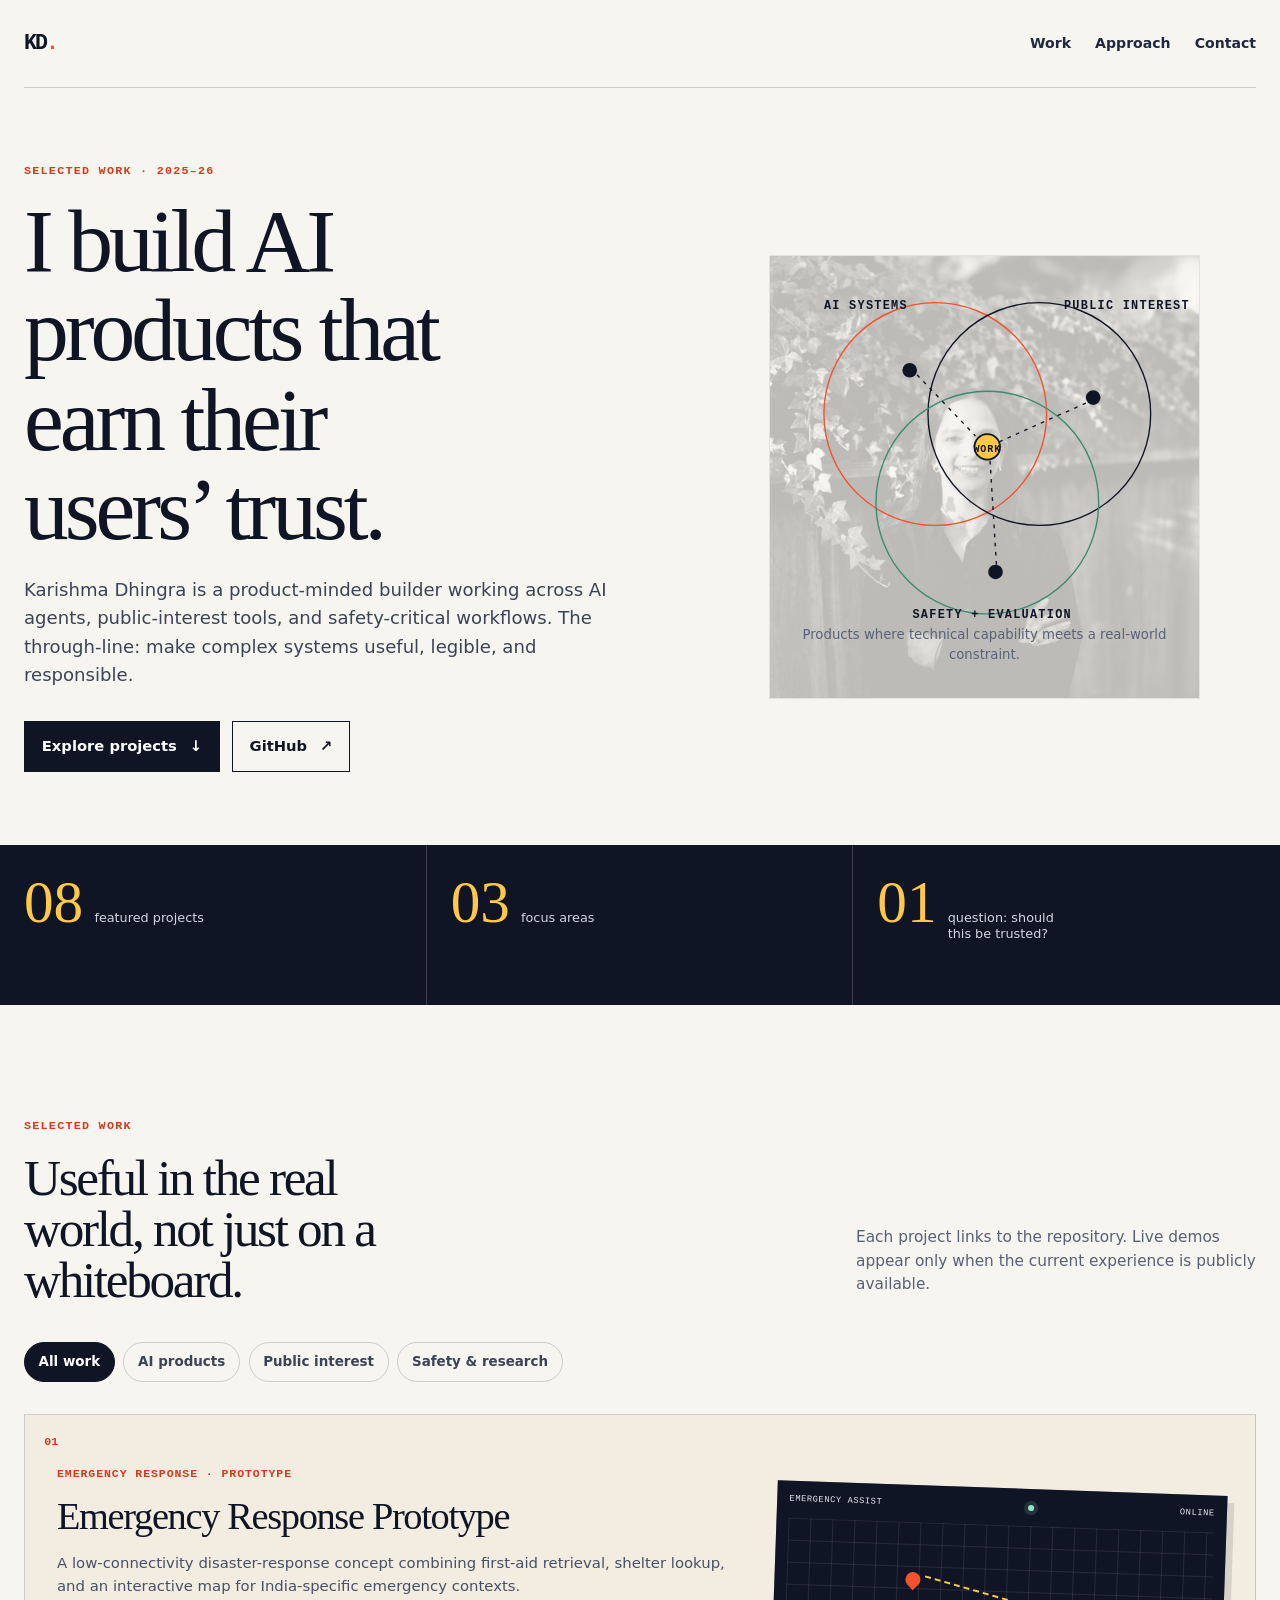
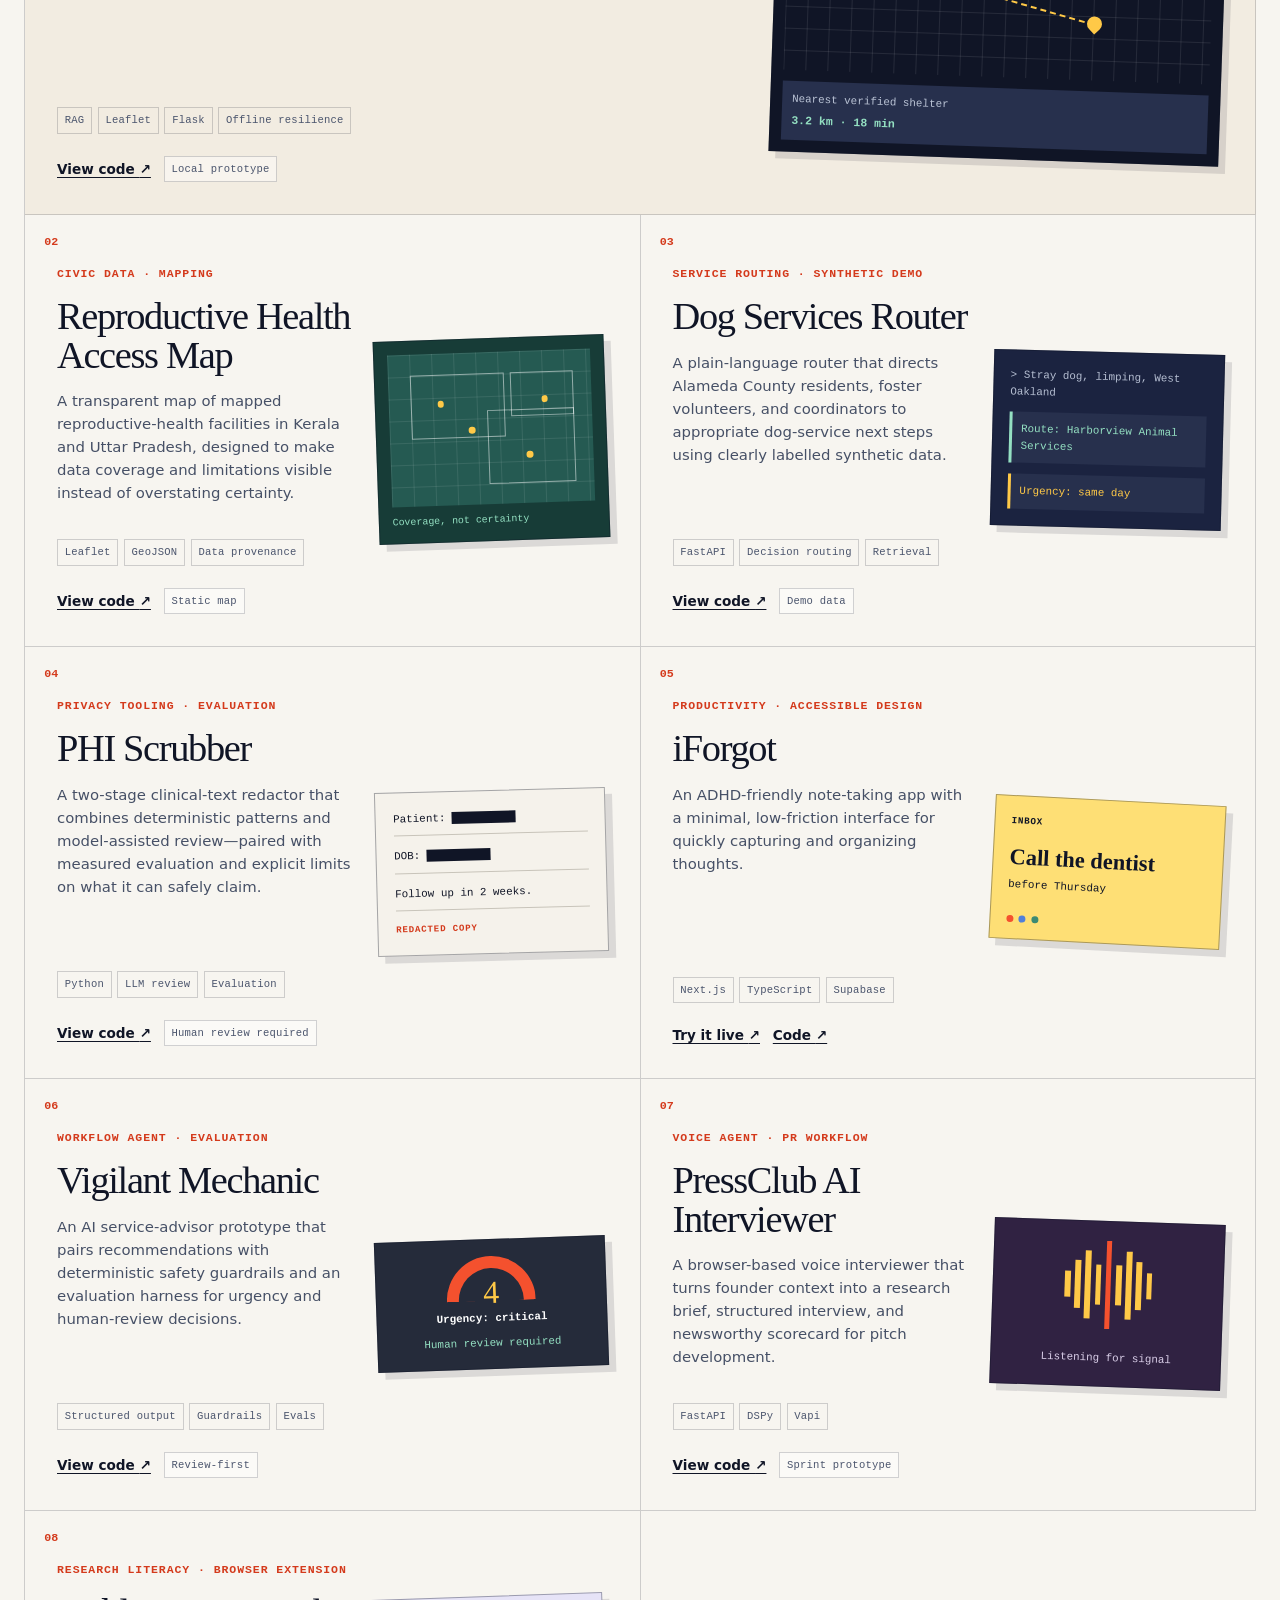
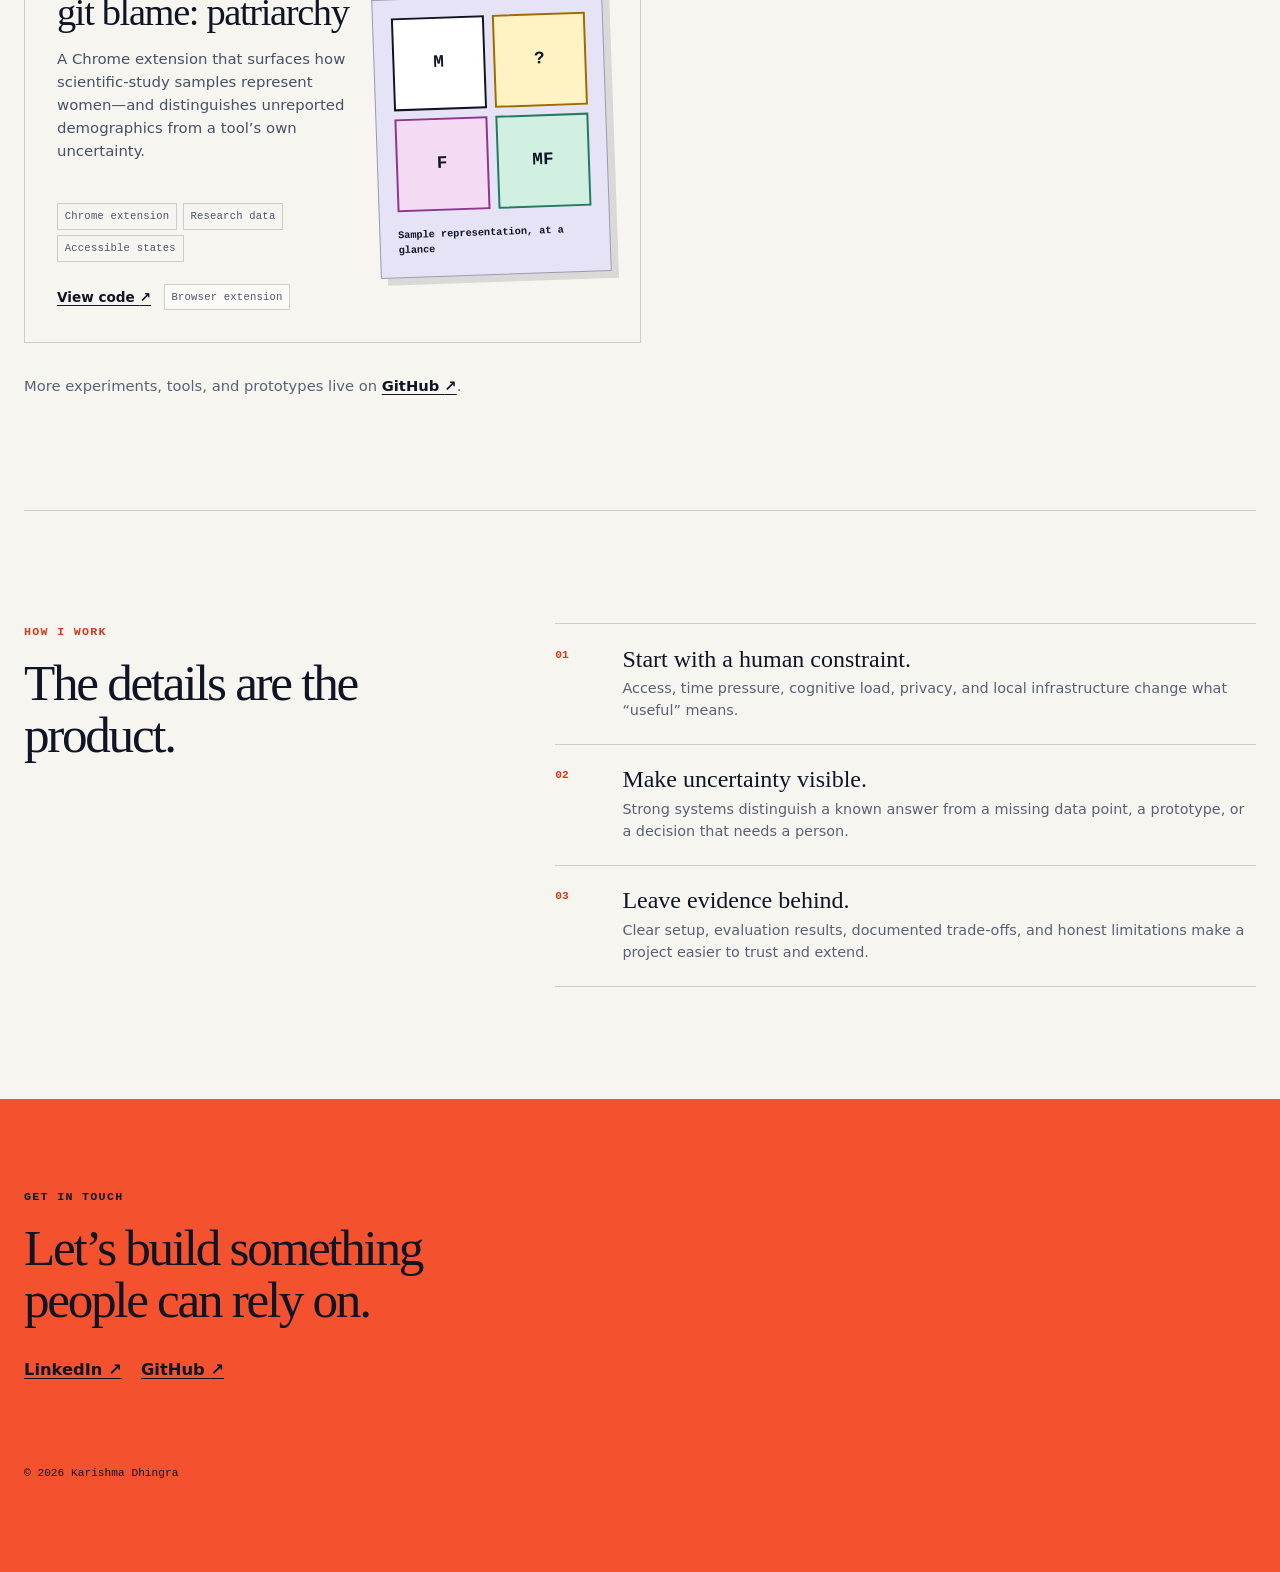
==== index.html @ 9421e97c "Rebuild public portfolio as project hub" ====
<!doctype html>
<html lang="en">
  <head>
    <meta charset="utf-8">
    <meta name="viewport" content="width=device-width, initial-scale=1">
    <meta name="description" content="Karishma Dhingra builds practical AI products, public-interest tools, and safety-oriented systems.">
    <title>Karishma Dhingra — Selected work</title>
    <link rel="icon" type="image/svg+xml" href="data:image/svg+xml,%3Csvg xmlns='http://www.w3.org/2000/svg' viewBox='0 0 64 64'%3E%3Crect width='64' height='64' rx='14' fill='%23f4512e'/%3E%3Cpath d='M17 13h11v15l12-15h14L37 33l18 18H40L28 38v13H17z' fill='%230b1020'/%3E%3C/svg%3E">
    <link rel="stylesheet" href="style.css">
    <link rel="stylesheet" href="portrait.css">
  </head>
  <body>
    <a class="skip-link" href="#work">Skip to selected work</a>
    <header class="site-header">
      <a class="wordmark" href="#top" aria-label="Karishma Dhingra home">KD<span>.</span></a>
      <nav aria-label="Primary navigation"><a href="#work">Work</a><a href="#approach">Approach</a><a href="#contact">Contact</a></nav>
    </header>
    <main id="top">
      <section class="hero" aria-labelledby="hero-title">
        <div class="hero-copy">
          <p class="eyebrow">Selected work · 2025–26</p>
          <h1 id="hero-title">I build AI products that earn their users’ trust.</h1>
          <p class="lede">Karishma Dhingra is a product-minded builder working across AI agents, public-interest tools, and safety-critical workflows. The through-line: make complex systems useful, legible, and responsible.</p>
          <div class="hero-actions"><a class="button button-primary" href="#work">Explore projects <span aria-hidden="true">↓</span></a><a class="button button-secondary" href="https://github.com/karishmadhingra30" target="_blank" rel="noreferrer">GitHub <span aria-hidden="true">↗</span></a></div>
        </div>
        <div class="hero-visual">
          <img class="portrait" src="assets/website_photos/MainHeadshot.jpg" alt="Portrait of Karishma Dhingra">
          <figure class="signal-map" aria-labelledby="signal-map-caption">
          <svg viewBox="0 0 560 400" role="img" aria-labelledby="signal-map-title signal-map-desc">
            <title id="signal-map-title">A map of Karishma's project areas</title><desc id="signal-map-desc">Three overlapping circles identify AI systems, public-interest technology, and evaluated safety.</desc>
            <circle class="orbit orbit-one" cx="226" cy="160" r="122"></circle><circle class="orbit orbit-two" cx="340" cy="160" r="122"></circle><circle class="orbit orbit-three" cx="283" cy="257" r="122"></circle>
            <circle class="node node-main" cx="283" cy="196" r="14"></circle><circle class="node" cx="198" cy="112" r="8"></circle><circle class="node" cx="399" cy="142" r="8"></circle><circle class="node" cx="292" cy="333" r="8"></circle><path class="connector" d="M206 117 270 184M391 148 297 190M293 325 286 211"></path>
            <text x="104" y="45">AI SYSTEMS</text><text x="367" y="45">PUBLIC INTEREST</text><text x="201" y="384">SAFETY + EVALUATION</text><text class="center-label" x="283" y="202" text-anchor="middle">WORK</text>
          </svg>
          <figcaption id="signal-map-caption">Products where technical capability meets a real-world constraint.</figcaption>
          </figure>
        </div>
      </section>
      <section class="proof" aria-label="Portfolio highlights"><div><strong>08</strong><span>featured projects</span></div><div><strong>03</strong><span>focus areas</span></div><div><strong>01</strong><span>question: should this be trusted?</span></div></section>
      <section class="work-section" id="work" aria-labelledby="work-title">
        <div class="section-heading"><div><p class="eyebrow">Selected work</p><h2 id="work-title">Useful in the real world, not just on a whiteboard.</h2></div><p>Each project links to the repository. Live demos appear only when the current experience is publicly available.</p></div>
        <div class="filters" role="group" aria-label="Filter projects by focus"><button class="filter is-active" type="button" data-filter="all" aria-pressed="true">All work</button><button class="filter" type="button" data-filter="ai" aria-pressed="false">AI products</button><button class="filter" type="button" data-filter="public" aria-pressed="false">Public interest</button><button class="filter" type="button" data-filter="safety" aria-pressed="false">Safety &amp; research</button></div>
        <div class="project-grid">
          <article class="project project-featured" data-categories="ai public safety"><div class="project-number">01</div><div class="project-content"><p class="project-type">Emergency response · prototype</p><h3>Emergency Response Prototype</h3><p>A low-connectivity disaster-response concept combining first-aid retrieval, shelter lookup, and an interactive map for India-specific emergency contexts.</p><ul class="tags" aria-label="Technologies and themes"><li>RAG</li><li>Leaflet</li><li>Flask</li><li>Offline resilience</li></ul><div class="project-links"><a href="https://github.com/karishmadhingra30/emergency" target="_blank" rel="noreferrer">View code <span aria-hidden="true">↗</span></a><span class="status">Local prototype</span></div></div><div class="artifact emergency-artifact" aria-hidden="true"><div class="artifact-topline"><span>EMERGENCY ASSIST</span><i></i><span>ONLINE</span></div><div class="map-grid"><span class="pin pin-a"></span><span class="pin pin-b"></span><span class="route"></span></div><div class="artifact-panel"><span>Nearest verified shelter</span><strong>3.2 km · 18 min</strong></div></div></article>
          <article class="project" data-categories="public safety"><div class="project-number">02</div><div class="project-content"><p class="project-type">Civic data · mapping</p><h3>Reproductive Health Access Map</h3><p>A transparent map of mapped reproductive-health facilities in Kerala and Uttar Pradesh, designed to make data coverage and limitations visible instead of overstating certainty.</p><ul class="tags" aria-label="Technologies and themes"><li>Leaflet</li><li>GeoJSON</li><li>Data provenance</li></ul><div class="project-links"><a href="https://github.com/karishmadhingra30/health_access_mapping_india" target="_blank" rel="noreferrer">View code <span aria-hidden="true">↗</span></a><span class="status">Static map</span></div></div><div class="artifact map-artifact" aria-hidden="true"><div class="map-grid"><span class="district district-a"></span><span class="district district-b"></span><span class="district district-c"></span><span class="map-dot dot-one"></span><span class="map-dot dot-two"></span><span class="map-dot dot-three"></span><span class="map-dot dot-four"></span></div><p>Coverage, not certainty</p></div></article>
          <article class="project" data-categories="ai public"><div class="project-number">03</div><div class="project-content"><p class="project-type">Service routing · synthetic demo</p><h3>Dog Services Router</h3><p>A plain-language router that directs Alameda County residents, foster volunteers, and coordinators to appropriate dog-service next steps using clearly labelled synthetic data.</p><ul class="tags" aria-label="Technologies and themes"><li>FastAPI</li><li>Decision routing</li><li>Retrieval</li></ul><div class="project-links"><a href="https://github.com/karishmadhingra30/dog-universe" target="_blank" rel="noreferrer">View code <span aria-hidden="true">↗</span></a><span class="status">Demo data</span></div></div><div class="artifact router-artifact" aria-hidden="true"><span class="prompt">&gt; Stray dog, limping, West Oakland</span><span class="reply">Route: Harborview Animal Services</span><span class="reply muted">Urgency: same day</span></div></article>
          <article class="project" data-categories="ai safety"><div class="project-number">04</div><div class="project-content"><p class="project-type">Privacy tooling · evaluation</p><h3>PHI Scrubber</h3><p>A two-stage clinical-text redactor that combines deterministic patterns and model-assisted review—paired with measured evaluation and explicit limits on what it can safely claim.</p><ul class="tags" aria-label="Technologies and themes"><li>Python</li><li>LLM review</li><li>Evaluation</li></ul><div class="project-links"><a href="https://github.com/karishmadhingra30/phi_scrubber" target="_blank" rel="noreferrer">View code <span aria-hidden="true">↗</span></a><span class="status">Human review required</span></div></div><div class="artifact redact-artifact" aria-hidden="true"><span>Patient: <b></b></span><span>DOB: <b></b></span><span>Follow up in 2 weeks.</span><em>REDACTED COPY</em></div></article>
          <article class="project" data-categories="ai"><div class="project-number">05</div><div class="project-content"><p class="project-type">Productivity · accessible design</p><h3>iForgot</h3><p>An ADHD-friendly note-taking app with a minimal, low-friction interface for quickly capturing and organizing thoughts.</p><ul class="tags" aria-label="Technologies and themes"><li>Next.js</li><li>TypeScript</li><li>Supabase</li></ul><div class="project-links"><a href="https://i-forgot-three.vercel.app" target="_blank" rel="noreferrer">Try it live <span aria-hidden="true">↗</span></a><a href="https://github.com/karishmadhingra30/iForgot" target="_blank" rel="noreferrer">Code <span aria-hidden="true">↗</span></a></div></div><div class="artifact notes-artifact" aria-hidden="true"><span class="note-label">INBOX</span><strong>Call the dentist</strong><p>before Thursday</p><div class="note-dots"><i></i><i></i><i></i></div></div></article>
          <article class="project" data-categories="ai safety"><div class="project-number">06</div><div class="project-content"><p class="project-type">Workflow agent · evaluation</p><h3>Vigilant Mechanic</h3><p>An AI service-advisor prototype that pairs recommendations with deterministic safety guardrails and an evaluation harness for urgency and human-review decisions.</p><ul class="tags" aria-label="Technologies and themes"><li>Structured output</li><li>Guardrails</li><li>Evals</li></ul><div class="project-links"><a href="https://github.com/karishmadhingra30/vigilant-mechanic" target="_blank" rel="noreferrer">View code <span aria-hidden="true">↗</span></a><span class="status">Review-first</span></div></div><div class="artifact mechanic-artifact" aria-hidden="true"><div class="gauge"><span>4</span></div><strong>Urgency: critical</strong><p>Human review required</p></div></article>
          <article class="project" data-categories="ai"><div class="project-number">07</div><div class="project-content"><p class="project-type">Voice agent · PR workflow</p><h3>PressClub AI Interviewer</h3><p>A browser-based voice interviewer that turns founder context into a research brief, structured interview, and newsworthy scorecard for pitch development.</p><ul class="tags" aria-label="Technologies and themes"><li>FastAPI</li><li>DSPy</li><li>Vapi</li></ul><div class="project-links"><a href="https://github.com/karishmadhingra30/voiceInterviewAgent-sprint" target="_blank" rel="noreferrer">View code <span aria-hidden="true">↗</span></a><span class="status">Sprint prototype</span></div></div><div class="artifact voice-artifact" aria-hidden="true"><div class="wave"><i></i><i></i><i></i><i></i><i></i><i></i><i></i><i></i><i></i></div><p>Listening for signal</p></div></article>
          <article class="project" data-categories="public safety"><div class="project-number">08</div><div class="project-content"><p class="project-type">Research literacy · browser extension</p><h3>git blame: patriarchy</h3><p>A Chrome extension that surfaces how scientific-study samples represent women—and distinguishes unreported demographics from a tool’s own uncertainty.</p><ul class="tags" aria-label="Technologies and themes"><li>Chrome extension</li><li>Research data</li><li>Accessible states</li></ul><div class="project-links"><a href="https://github.com/karishmadhingra30/git_blame_gender_data_gap" target="_blank" rel="noreferrer">View code <span aria-hidden="true">↗</span></a><span class="status">Browser extension</span></div></div><div class="artifact badge-artifact" aria-hidden="true"><div><b>M</b><b>?</b><b>F</b><b>MF</b></div><p>Sample representation, at a glance</p></div></article>
        </div>
        <p class="all-projects">More experiments, tools, and prototypes live on <a href="https://github.com/karishmadhingra30?tab=repositories" target="_blank" rel="noreferrer">GitHub <span aria-hidden="true">↗</span></a>.</p>
      </section>
      <section class="approach" id="approach" aria-labelledby="approach-title"><div class="approach-title"><p class="eyebrow">How I work</p><h2 id="approach-title">The details are the product.</h2></div><div class="principles"><article><span>01</span><h3>Start with a human constraint.</h3><p>Access, time pressure, cognitive load, privacy, and local infrastructure change what “useful” means.</p></article><article><span>02</span><h3>Make uncertainty visible.</h3><p>Strong systems distinguish a known answer from a missing data point, a prototype, or a decision that needs a person.</p></article><article><span>03</span><h3>Leave evidence behind.</h3><p>Clear setup, evaluation results, documented trade-offs, and honest limitations make a project easier to trust and extend.</p></article></div></section>
    </main>
    <footer id="contact"><p class="eyebrow">Get in touch</p><h2>Let’s build something people can rely on.</h2><div class="footer-links"><a href="https://www.linkedin.com/in/karishma-dhingra-30/" target="_blank" rel="noreferrer">LinkedIn <span aria-hidden="true">↗</span></a><a href="https://github.com/karishmadhingra30" target="_blank" rel="noreferrer">GitHub <span aria-hidden="true">↗</span></a></div><p class="copyright">© <span id="year"></span> Karishma Dhingra</p></footer>
    <script src="script.js"></script>
  </body>
</html>
---- style.css ----
:root{--ink:#101526;--ink-soft:#202840;--paper:#f7f5f0;--paper-deep:#ebe8e0;--accent:#f4512e;--accent-dark:#d43a1c;--gold:#ffc947;--mint:#94e0c2;--line:rgba(16,21,38,.18);--font-display:Georgia,"Times New Roman",serif;--font-body:Inter,ui-sans-serif,system-ui,-apple-system,BlinkMacSystemFont,"Segoe UI",sans-serif;--font-mono:"SFMono-Regular",Consolas,"Liberation Mono",monospace}*{box-sizing:border-box}html{scroll-behavior:smooth}body{margin:0;background:var(--paper);color:var(--ink);font-family:var(--font-body);line-height:1.55}a{color:inherit;text-underline-offset:.2em;text-decoration-thickness:1px}a:hover{color:var(--accent-dark)}button{font:inherit}.skip-link{position:fixed;z-index:30;top:-4rem;left:1rem;padding:.7rem 1rem;background:var(--gold);color:var(--ink);font-weight:700}.skip-link:focus{top:1rem}.site-header{width:min(1240px,calc(100% - 3rem));margin:0 auto;min-height:5.5rem;display:flex;align-items:center;justify-content:space-between;border-bottom:1px solid var(--line)}.wordmark{font-family:var(--font-mono);font-size:1.35rem;font-weight:800;letter-spacing:-.09em;text-decoration:none}.wordmark span{color:var(--accent)}nav{display:flex;gap:1.5rem}nav a{color:var(--ink-soft);font-size:.88rem;font-weight:700;text-decoration:none}.hero{width:min(1240px,calc(100% - 3rem));margin:0 auto;min-height:39rem;display:grid;grid-template-columns:minmax(0,1.07fr) minmax(20rem,.93fr);gap:4rem;align-items:center}.hero-copy{padding:4.6rem 0}.eyebrow{margin:0 0 1rem;color:var(--accent-dark);font-family:var(--font-mono);font-size:.73rem;font-weight:700;letter-spacing:.11em;text-transform:uppercase}h1,h2,h3,p{margin-top:0}h1,h2,h3{line-height:1}h1,h2{font-family:var(--font-display);font-weight:500;letter-spacing:-.045em}h1{max-width:11ch;margin-bottom:1.4rem;font-size:clamp(3.4rem,7vw,6.65rem)}.lede{max-width:43rem;margin-bottom:2rem;color:#3b4357;font-size:1.13rem}.hero-actions{display:flex;flex-wrap:wrap;gap:.75rem}.button{display:inline-flex;gap:.8rem;align-items:center;padding:.83rem 1.05rem;border:1px solid var(--ink);font-size:.92rem;font-weight:750;text-decoration:none;transition:transform .15s ease,background .15s ease}.button:hover{color:var(--ink);transform:translateY(-2px)}.button-primary{background:var(--ink);color:white}.button-primary:hover{background:var(--accent);border-color:var(--accent);color:white}.button-secondary{background:transparent}.button-secondary:hover{background:var(--paper-deep)}.signal-map{width:100%;margin:0;padding:1rem}.signal-map svg{width:100%;overflow:visible}.signal-map figcaption{max-width:26rem;margin:-1rem auto 0;color:#596176;font-size:.83rem;text-align:center}.orbit{fill:none;stroke-width:1.5}.orbit-one{stroke:var(--accent)}.orbit-two{stroke:var(--ink)}.orbit-three{stroke:#3c8a73}.node{fill:var(--ink)}.node-main{fill:var(--gold);stroke:var(--ink);stroke-width:2}.connector{fill:none;stroke:var(--ink);stroke-width:1.5;stroke-dasharray:4 6}.signal-map text{fill:var(--ink);font-family:var(--font-mono);font-size:13px;font-weight:700;letter-spacing:1.4px}.signal-map .center-label{font-size:11px;letter-spacing:1px}.proof{display:grid;grid-template-columns:repeat(3,1fr);background:var(--ink);color:white}.proof div{min-height:10rem;padding:1.7rem max(1.5rem,calc((100vw - 1240px)/2));display:flex;align-items:baseline;gap:.7rem;border-right:1px solid rgba(255,255,255,.19)}.proof div:last-child{border-right:0}.proof strong{color:var(--gold);font-family:var(--font-display);font-size:3.7rem;font-weight:500;line-height:1}.proof span{max-width:8rem;color:#d1d6e0;font-size:.8rem;line-height:1.3}.work-section,.approach{width:min(1240px,calc(100% - 3rem));margin:0 auto;padding:7rem 0}.section-heading{display:grid;grid-template-columns:1fr minmax(15rem,25rem);gap:3rem;align-items:end;margin-bottom:2.3rem}.section-heading h2,.approach h2,footer h2{max-width:16ch;margin-bottom:0;font-size:clamp(2.5rem,4vw,4.3rem)}.section-heading>p{margin-bottom:.5rem;color:#586074;font-size:.96rem}.filters{display:flex;flex-wrap:wrap;gap:.55rem;margin-bottom:2rem}.filter{padding:.55rem .85rem;border:1px solid var(--line);border-radius:999px;background:transparent;color:#3b4357;cursor:pointer;font-size:.84rem;font-weight:700}.filter:hover,.filter:focus-visible{border-color:var(--ink)}.filter.is-active{border-color:var(--ink);background:var(--ink);color:white}.project-grid{display:grid;grid-template-columns:repeat(2,minmax(0,1fr));border-top:1px solid var(--line);border-left:1px solid var(--line)}.project{position:relative;min-height:27rem;display:grid;grid-template-columns:minmax(0,1fr) 42%;gap:1.5rem;padding:3.1rem 2rem 2rem;border-right:1px solid var(--line);border-bottom:1px solid var(--line);background:var(--paper);transition:background .2s ease,transform .2s ease}.project:hover{z-index:1;background:white;transform:translate(-3px,-3px);box-shadow:5px 5px 0 var(--ink)}.project.is-hidden{display:none}.project-featured{grid-column:span 2;min-height:25rem;grid-template-columns:minmax(0,1fr) minmax(16rem,.65fr);background:#f2ece1}.project-number{position:absolute;top:1.1rem;left:1.2rem;color:var(--accent-dark);font-family:var(--font-mono);font-size:.73rem;font-weight:800}.project-content{display:flex;flex-direction:column;align-items:flex-start}.project-type{margin-bottom:.9rem;color:var(--accent-dark);font-family:var(--font-mono);font-size:.72rem;font-weight:700;letter-spacing:.08em;text-transform:uppercase}.project h3{margin-bottom:1rem;font-family:var(--font-display);font-size:clamp(1.75rem,3vw,2.5rem);font-weight:500;letter-spacing:-.035em}.project-content>p:not(.project-type){color:#465066;font-size:.93rem}.tags{display:flex;flex-wrap:wrap;gap:.35rem;margin:auto 0 1.4rem;padding:0;list-style:none}.tags li,.status{border:1px solid var(--line);padding:.25rem .42rem;color:#4b556d;font-family:var(--font-mono);font-size:.66rem;letter-spacing:.02em}.project-links{display:flex;flex-wrap:wrap;gap:.8rem;align-items:center}.project-links a{color:var(--ink);font-size:.85rem;font-weight:800}.status{background:rgba(255,255,255,.42)}.artifact{align-self:center;overflow:hidden;border:1px solid rgba(16,21,38,.35);background:var(--ink);color:white;font-family:var(--font-mono);font-size:.68rem;box-shadow:7px 7px 0 rgba(16,21,38,.12)}.emergency-artifact{padding:.7rem;transform:rotate(2deg)}.artifact-topline{display:flex;justify-content:space-between;align-items:center;color:#e3e6ed;font-size:.55rem;letter-spacing:.06em}.artifact-topline i{width:.42rem;height:.42rem;border-radius:50%;background:var(--mint);box-shadow:0 0 0 4px rgba(148,224,194,.14)}.map-grid{position:relative;min-height:9.5rem;margin:.7rem 0;background-image:linear-gradient(rgba(255,255,255,.09) 1px,transparent 1px),linear-gradient(90deg,rgba(255,255,255,.09) 1px,transparent 1px);background-size:22px 22px}.pin{position:absolute;width:.95rem;height:.95rem;border-radius:50% 50% 50% 0;background:var(--accent);transform:rotate(-45deg)}.pin-a{top:33%;left:28%}.pin-b{top:58%;left:71%;background:var(--gold)}.route{position:absolute;top:48%;left:32%;width:39%;border-top:2px dashed var(--gold);transform:rotate(14deg)}.artifact-panel{display:grid;gap:.3rem;padding:.6rem;background:#27304d}.artifact-panel span{color:#bbc4d6}.artifact-panel strong{color:var(--mint);font-size:.72rem}.map-artifact{padding:.8rem;background:#173c37;transform:rotate(-2deg)}.map-artifact .map-grid{margin:0;background-color:#255a52}.map-artifact p{margin:.5rem 0 0;color:var(--mint);font-size:.62rem}.district{position:absolute;border:1px solid rgba(255,255,255,.5)}.district-a{inset:14% 43% 44% 11%}.district-b{inset:38% 9% 13% 48%}.district-c{inset:14% 9% 57% 60%}.map-dot{position:absolute;width:.42rem;height:.42rem;border-radius:50%;background:var(--gold)}.dot-one{top:31%;left:24%}.dot-two{top:49%;left:39%}.dot-three{top:66%;left:67%}.dot-four{top:30%;left:75%}.router-artifact{display:grid;gap:.7rem;padding:1rem;background:#1b2340;transform:rotate(1.5deg)}.router-artifact .prompt{color:#b6bfd2}.router-artifact .reply{padding:.55rem;border-left:3px solid var(--mint);background:#27304d;color:var(--mint)}.router-artifact .muted{color:var(--gold);border-color:var(--gold)}.redact-artifact{display:grid;gap:.75rem;padding:1.1rem;background:#f5f2eb;color:var(--ink);transform:rotate(-1.5deg)}.redact-artifact span{padding-bottom:.48rem;border-bottom:1px solid #c8c4ba}.redact-artifact b{display:inline-block;width:4rem;height:.76rem;background:var(--ink);vertical-align:middle}.redact-artifact em{align-self:end;color:var(--accent-dark);font-size:.57rem;font-style:normal;font-weight:800;letter-spacing:.09em}.notes-artifact{padding:1rem;background:#fedf75;color:var(--ink);transform:rotate(3deg)}.note-label{font-size:.58rem;font-weight:800;letter-spacing:.08em}.notes-artifact strong{display:block;margin-top:1rem;font-family:var(--font-display);font-size:1.4rem;line-height:1.1}.notes-artifact p{margin:.4rem 0 1.4rem}.note-dots{display:flex;gap:.32rem}.note-dots i{width:.45rem;height:.45rem;border-radius:50%;background:var(--accent)}.note-dots i:nth-child(2){background:#507fd9}.note-dots i:nth-child(3){background:#3c8a73}.mechanic-artifact{display:grid;place-items:center;gap:.55rem;padding:1rem;background:#252b3a;text-align:center;transform:rotate(-2deg)}.gauge{width:5.6rem;height:2.8rem;display:grid;place-items:end center;border:.8rem solid var(--accent);border-bottom:0;border-radius:6rem 6rem 0 0}.gauge span{margin-bottom:-.2rem;color:var(--gold);font-family:var(--font-display);font-size:2rem}.mechanic-artifact strong{color:white}.mechanic-artifact p{margin:0;color:var(--mint)}.voice-artifact{display:grid;gap:1.3rem;place-items:center;padding:1.2rem;background:#302242;transform:rotate(2deg)}.wave{height:5.5rem;display:flex;align-items:center;gap:.28rem}.wave i{display:block;width:.36rem;height:30%;background:var(--gold)}.wave i:nth-child(2),.wave i:nth-child(8){height:55%}.wave i:nth-child(3),.wave i:nth-child(7){height:77%}.wave i:nth-child(4),.wave i:nth-child(6){height:45%}.wave i:nth-child(5){height:100%;background:var(--accent)}.voice-artifact p{margin:0;color:#dacfe9}.badge-artifact{display:grid;gap:1rem;padding:1.1rem;background:#e6e3f7;color:var(--ink);transform:rotate(-2deg)}.badge-artifact div{display:grid;grid-template-columns:repeat(2,1fr);gap:.5rem}.badge-artifact b{display:grid;place-items:center;aspect-ratio:1;border:2px solid var(--ink);background:white;font-size:1.1rem}.badge-artifact b:nth-child(2){border-color:#9e6b00;background:#fff3c4}.badge-artifact b:nth-child(3){border-color:#8e388c;background:#f5daf4}.badge-artifact b:nth-child(4){border-color:#267a61;background:#d2f0e2}.badge-artifact p{margin:0;font-size:.64rem;font-weight:700}.all-projects{margin:2rem 0 0;color:#596176;font-size:.92rem}.all-projects a{color:var(--ink);font-weight:800}.approach{display:grid;grid-template-columns:minmax(15rem,.8fr) minmax(0,1.2fr);gap:4rem;border-top:1px solid var(--line)}.principles{display:grid;gap:0}.principles article{display:grid;grid-template-columns:3.2rem 1fr;column-gap:1rem;padding:1.4rem 0;border-top:1px solid var(--line)}.principles article:last-child{border-bottom:1px solid var(--line)}.principles span{grid-row:span 2;color:var(--accent-dark);font-family:var(--font-mono);font-size:.7rem;font-weight:800}.principles h3{margin-bottom:.4rem;font-family:var(--font-display);font-size:1.5rem;font-weight:500}.principles p{margin-bottom:0;color:#596176;font-size:.9rem}footer{padding:5.6rem max(1.5rem,calc((100% - 1240px)/2));background:var(--accent);color:var(--ink)}footer .eyebrow{color:var(--ink)}footer h2{margin-bottom:2rem}.footer-links{display:flex;flex-wrap:wrap;gap:1.2rem}.footer-links a{font-size:1.02rem;font-weight:800}.copyright{margin:5.2rem 0 0;font-family:var(--font-mono);font-size:.7rem}@media (max-width:860px){.hero{grid-template-columns:1fr;gap:0}.hero-copy{padding-bottom:1rem}.signal-map{max-width:35rem;margin:0 auto 3rem}.proof div{padding:1.5rem}.proof strong{font-size:3rem}.section-heading,.approach{grid-template-columns:1fr;gap:2rem}.project{min-height:26rem;padding:3rem 1.4rem 1.4rem}.project-featured{grid-column:auto}.project-grid{grid-template-columns:1fr}.approach{padding-bottom:5rem}}@media (max-width:560px){.site-header,.hero,.work-section,.approach{width:min(100% - 2rem,1240px)}.site-header{min-height:4.5rem}.site-header nav{gap:.8rem}.site-header nav a{font-size:.78rem}h1{font-size:clamp(3rem,15vw,4.5rem)}.lede{font-size:1rem}.proof{grid-template-columns:1fr}.proof div{min-height:5.5rem;border-right:0;border-bottom:1px solid rgba(255,255,255,.19)}.proof div:last-child{border-bottom:0}.proof strong{width:3.7rem}.work-section{padding:4.8rem 0}.section-heading h2,.approach h2,footer h2{font-size:2.7rem}.project{grid-template-columns:1fr;gap:1rem;min-height:auto}.artifact{min-height:11.5rem;width:min(100%,17rem);justify-self:end}.project-featured .artifact{width:min(100%,20rem)}.tags{margin-top:1rem}.approach{padding-top:4.8rem}.principles article{grid-template-columns:2.5rem 1fr}}@media (prefers-reduced-motion:reduce){html{scroll-behavior:auto}.button,.project{transition:none}}
---- portrait.css ----
.hero-visual {
  position: relative;
  min-height: 29rem;
  display: grid;
  place-items: center;
  isolation: isolate;
}

.hero-visual .portrait {
  position: absolute;
  z-index: 0;
  inset: 1.25rem 3.5rem 0;
  width: calc(100% - 7rem);
  height: calc(100% - 1.25rem);
  object-fit: cover;
  object-position: 50% 47%;
  filter: contrast(1.05) grayscale(1);
  opacity: .23;
  border: 1px solid rgba(16, 21, 38, .35);
}

.hero-visual .signal-map {
  position: relative;
  z-index: 1;
}

@media (max-width: 860px) {
  .hero-visual { min-height: 23rem; }
  .hero-visual .portrait { inset: 1rem 15% 0; width: 70%; height: calc(100% - 1rem); }
}

@media (max-width: 560px) {
  .hero-visual { min-height: 19rem; }
  .hero-visual .portrait { inset: .5rem 21% 0; width: 58%; height: calc(100% - .5rem); opacity: .16; }
}
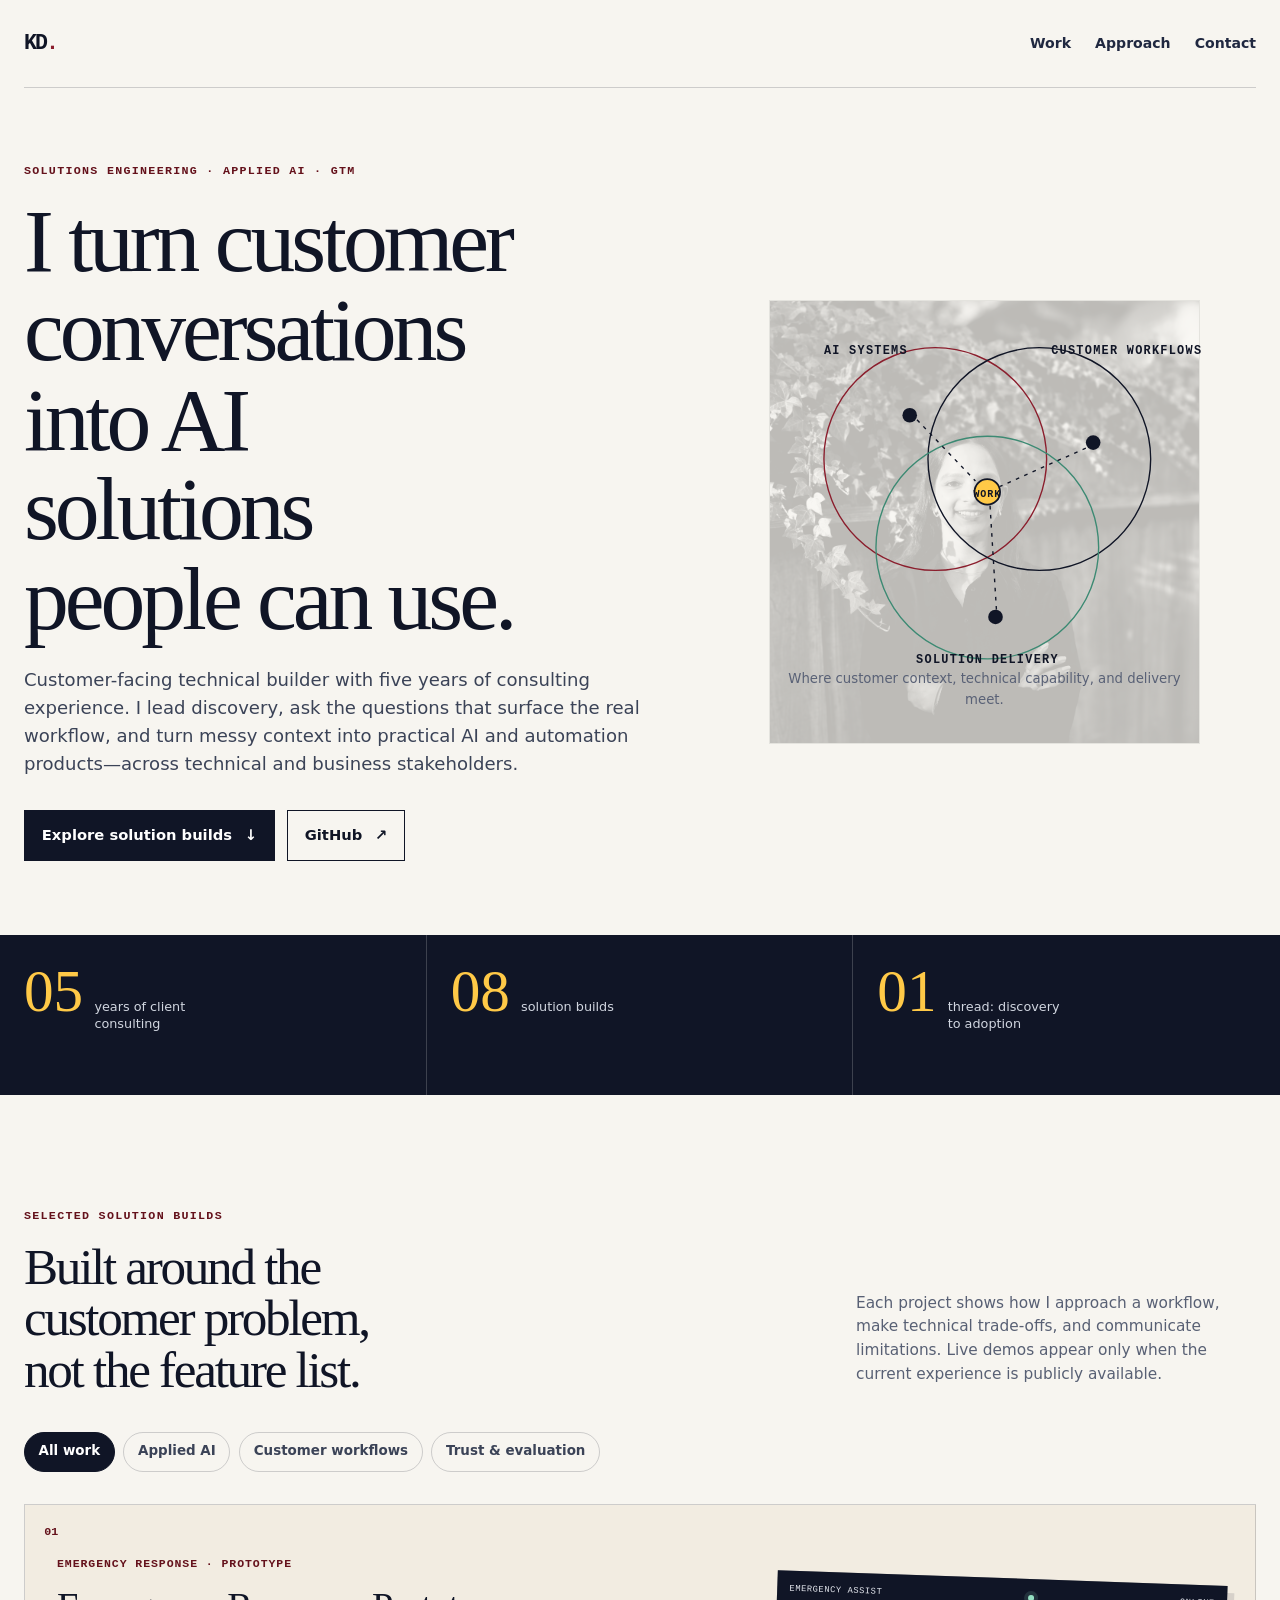
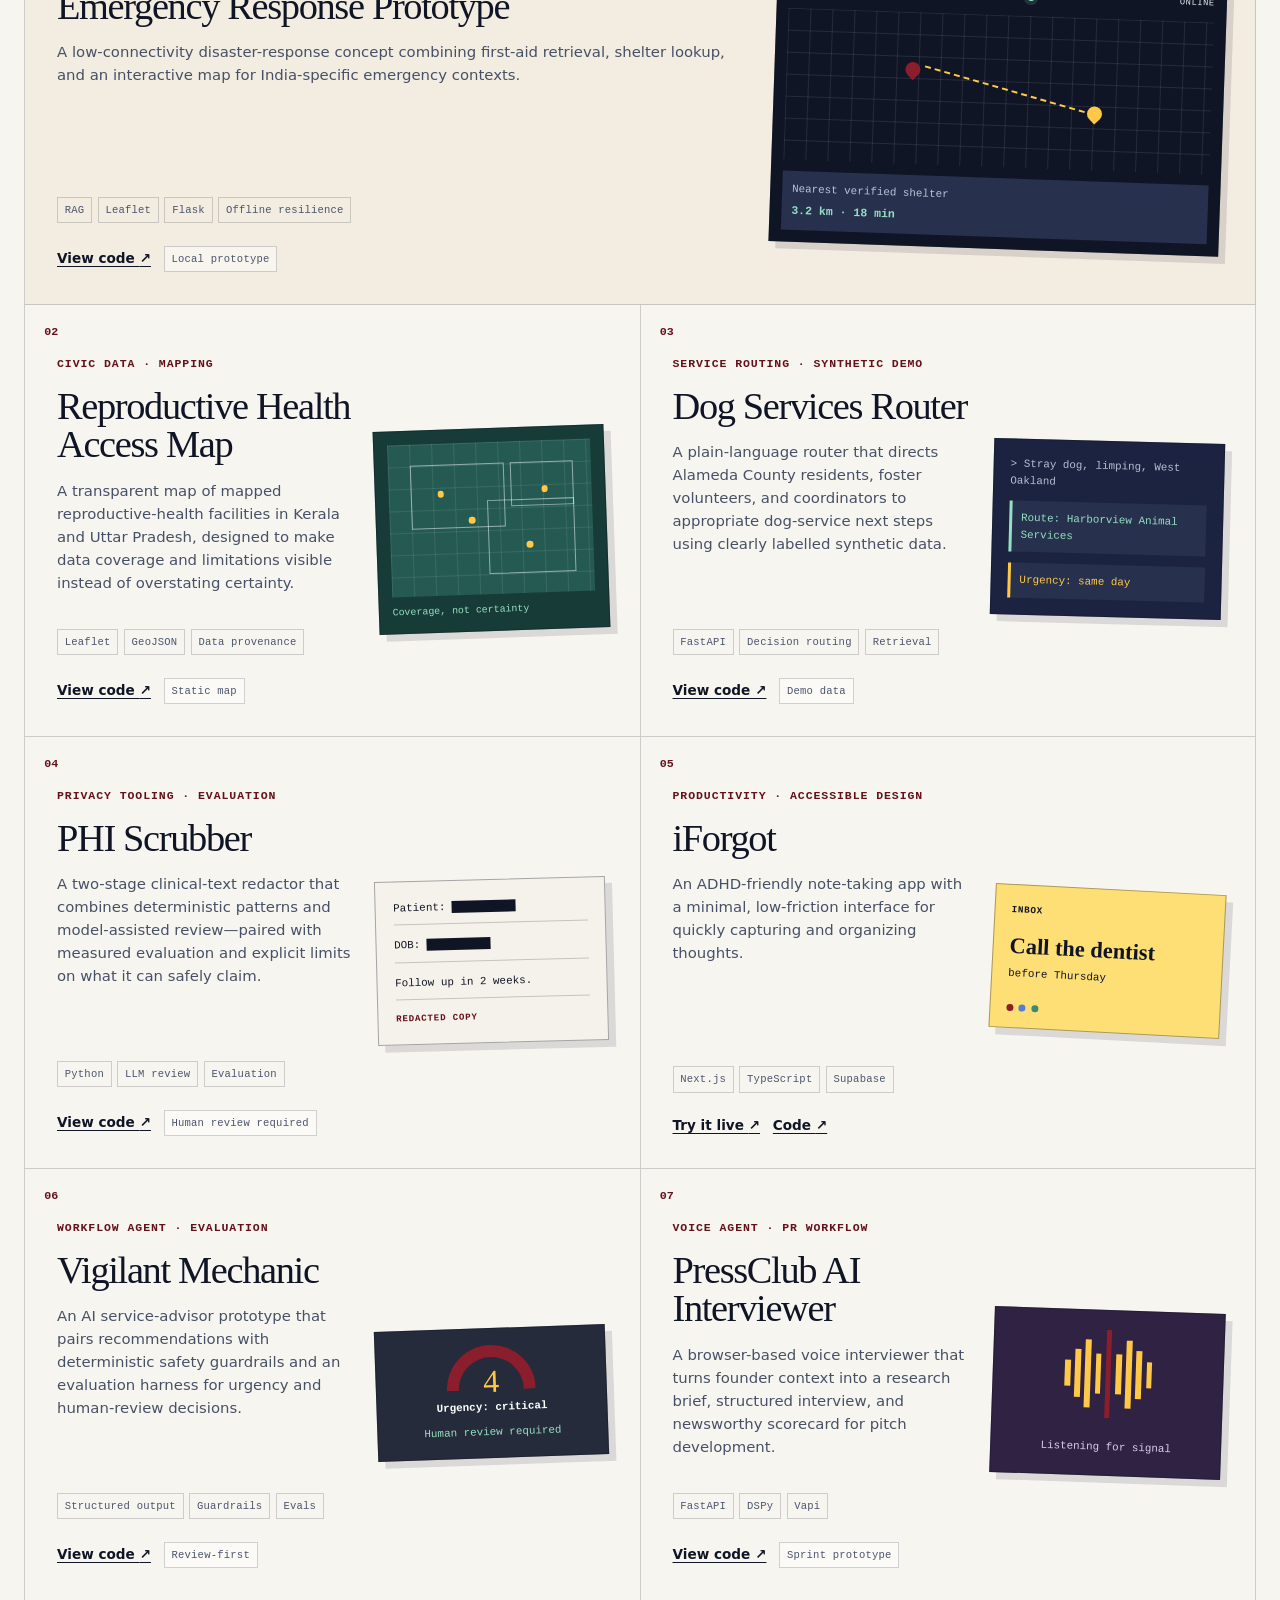
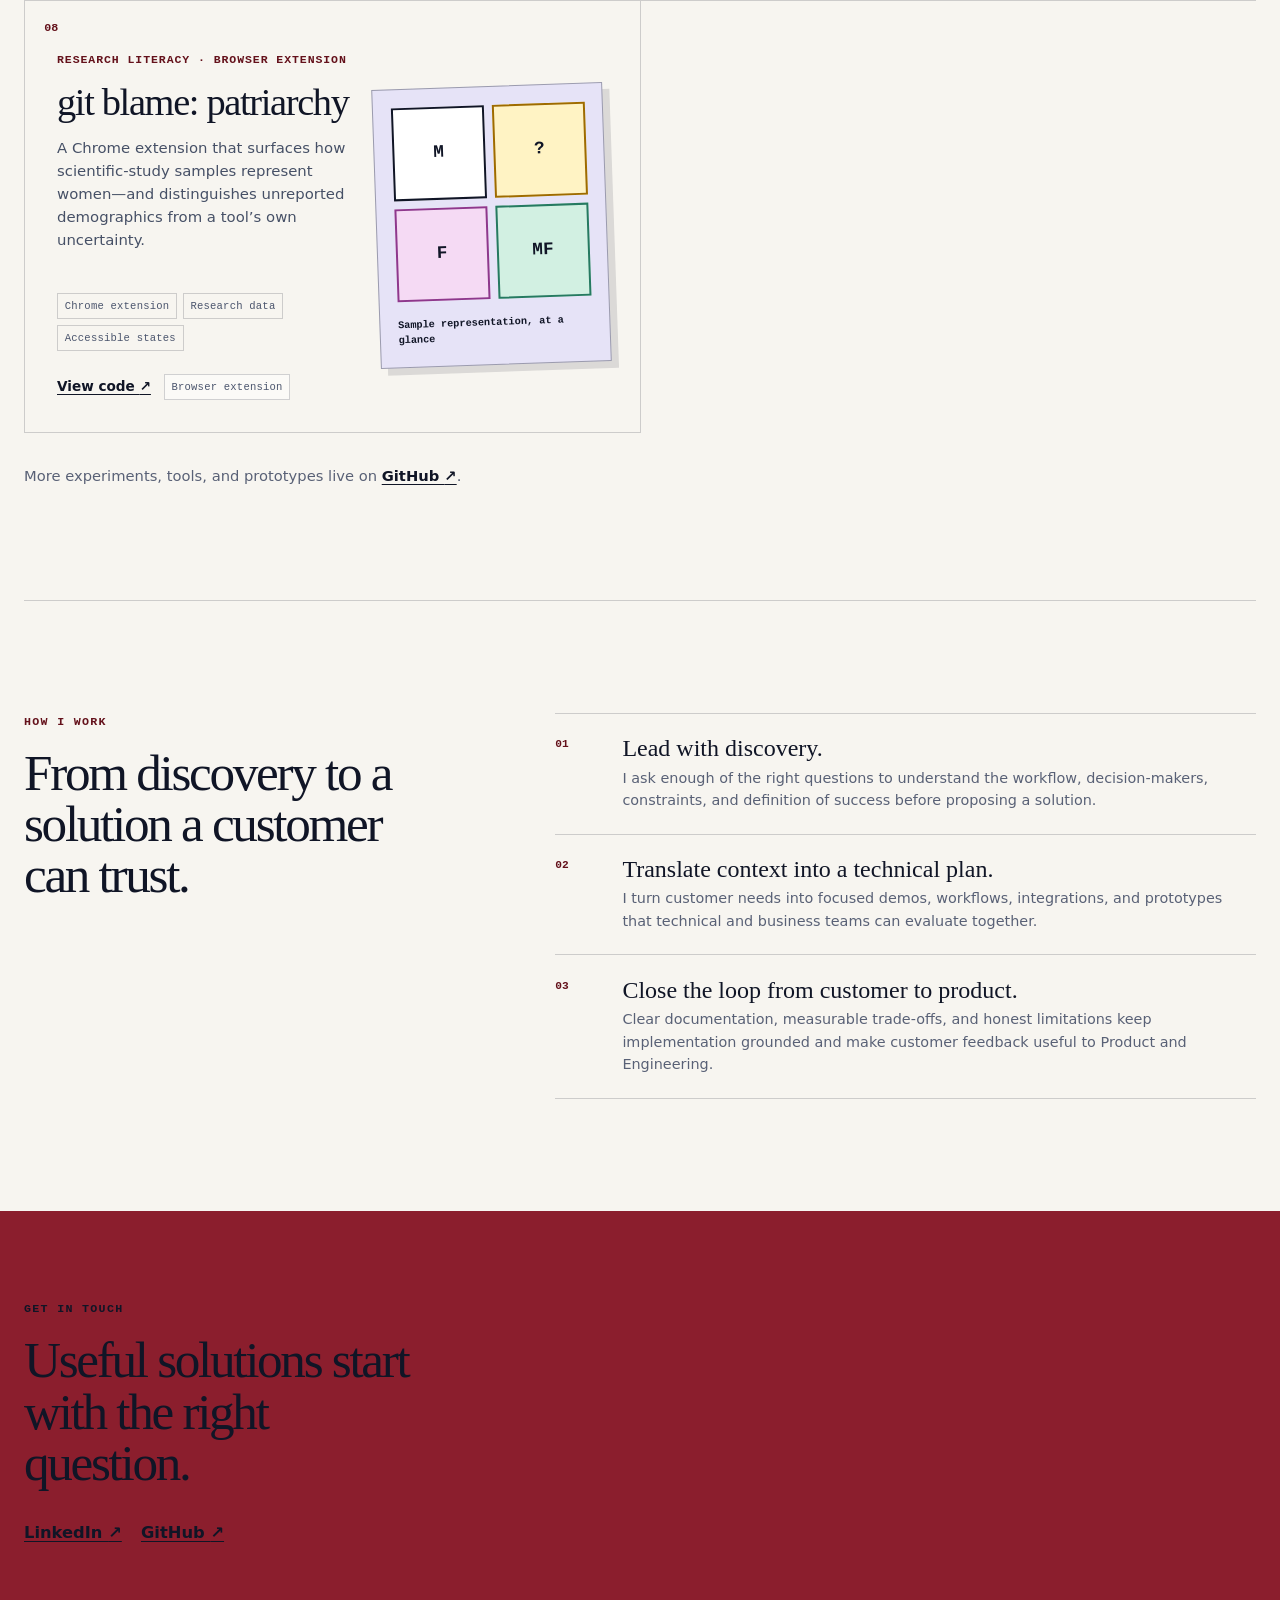
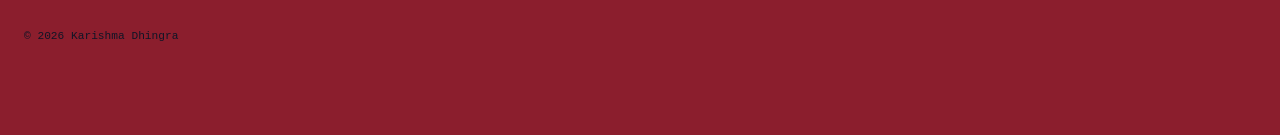
==== commit 4694601b: "Position portfolio for Solutions Engineering roles" ====
--- a/index.html
+++ b/index.html
@@ -3,11 +3,12 @@
   <head>
     <meta charset="utf-8">
     <meta name="viewport" content="width=device-width, initial-scale=1">
-    <meta name="description" content="Karishma Dhingra builds practical AI products, public-interest tools, and safety-oriented systems.">
-    <title>Karishma Dhingra — Selected work</title>
-    <link rel="icon" type="image/svg+xml" href="data:image/svg+xml,%3Csvg xmlns='http://www.w3.org/2000/svg' viewBox='0 0 64 64'%3E%3Crect width='64' height='64' rx='14' fill='%23f4512e'/%3E%3Cpath d='M17 13h11v15l12-15h14L37 33l18 18H40L28 38v13H17z' fill='%230b1020'/%3E%3C/svg%3E">
+    <meta name="description" content="Karishma Dhingra is a customer-facing technical builder with five years of consulting experience, focused on AI solutions, discovery, and workflow design.">
+    <title>Karishma Dhingra — Solutions Engineering &amp; Applied AI</title>
+    <link rel="icon" type="image/svg+xml" href="data:image/svg+xml,%3Csvg xmlns='http://www.w3.org/2000/svg' viewBox='0 0 64 64'%3E%3Crect width='64' height='64' rx='14' fill='%238b1e2d'/%3E%3Cpath d='M17 13h11v15l12-15h14L37 33l18 18H40L28 38v13H17z' fill='%230b1020'/%3E%3C/svg%3E">
     <link rel="stylesheet" href="style.css">
     <link rel="stylesheet" href="portrait.css">
+    <link rel="stylesheet" href="theme.css">
   </head>
   <body>
     <a class="skip-link" href="#work">Skip to selected work</a>
@@ -18,25 +19,25 @@
     <main id="top">
       <section class="hero" aria-labelledby="hero-title">
         <div class="hero-copy">
-          <p class="eyebrow">Selected work · 2025–26</p>
-          <h1 id="hero-title">I build AI products that earn their users’ trust.</h1>
-          <p class="lede">Karishma Dhingra is a product-minded builder working across AI agents, public-interest tools, and safety-critical workflows. The through-line: make complex systems useful, legible, and responsible.</p>
-          <div class="hero-actions"><a class="button button-primary" href="#work">Explore projects <span aria-hidden="true">↓</span></a><a class="button button-secondary" href="https://github.com/karishmadhingra30" target="_blank" rel="noreferrer">GitHub <span aria-hidden="true">↗</span></a></div>
+          <p class="eyebrow">Solutions Engineering · Applied AI · GTM</p>
+          <h1 id="hero-title">I turn customer conversations into AI solutions people can use.</h1>
+          <p class="lede">Customer-facing technical builder with five years of consulting experience. I lead discovery, ask the questions that surface the real workflow, and turn messy context into practical AI and automation products—across technical and business stakeholders.</p>
+          <div class="hero-actions"><a class="button button-primary" href="#work">Explore solution builds <span aria-hidden="true">↓</span></a><a class="button button-secondary" href="https://github.com/karishmadhingra30" target="_blank" rel="noreferrer">GitHub <span aria-hidden="true">↗</span></a></div>
         </div>
         <div class="hero-visual">
           <img class="portrait" src="assets/website_photos/MainHeadshot.jpg" alt="Portrait of Karishma Dhingra">
           <figure class="signal-map" aria-labelledby="signal-map-caption">
           <svg viewBox="0 0 560 400" role="img" aria-labelledby="signal-map-title signal-map-desc">
-            <title id="signal-map-title">A map of Karishma's project areas</title><desc id="signal-map-desc">Three overlapping circles identify AI systems, public-interest technology, and evaluated safety.</desc>
+            <title id="signal-map-title">A map of Karishma's solution-building focus</title><desc id="signal-map-desc">Three overlapping circles identify AI systems, customer workflows, and solution delivery.</desc>
             <circle class="orbit orbit-one" cx="226" cy="160" r="122"></circle><circle class="orbit orbit-two" cx="340" cy="160" r="122"></circle><circle class="orbit orbit-three" cx="283" cy="257" r="122"></circle>
             <circle class="node node-main" cx="283" cy="196" r="14"></circle><circle class="node" cx="198" cy="112" r="8"></circle><circle class="node" cx="399" cy="142" r="8"></circle><circle class="node" cx="292" cy="333" r="8"></circle><path class="connector" d="M206 117 270 184M391 148 297 190M293 325 286 211"></path>
-            <text x="104" y="45">AI SYSTEMS</text><text x="367" y="45">PUBLIC INTEREST</text><text x="201" y="384">SAFETY + EVALUATION</text><text class="center-label" x="283" y="202" text-anchor="middle">WORK</text>
+            <text x="104" y="45">AI SYSTEMS</text><text x="353" y="45">CUSTOMER WORKFLOWS</text><text x="205" y="384">SOLUTION DELIVERY</text><text class="center-label" x="283" y="202" text-anchor="middle">WORK</text>
           </svg>
-          <figcaption id="signal-map-caption">Products where technical capability meets a real-world constraint.</figcaption>
+          <figcaption id="signal-map-caption">Where customer context, technical capability, and delivery meet.</figcaption>
           </figure>
         </div>
       </section>
-      <section class="proof" aria-label="Portfolio highlights"><div><strong>08</strong><span>featured projects</span></div><div><strong>03</strong><span>focus areas</span></div><div><strong>01</strong><span>question: should this be trusted?</span></div></section>
+      <section class="proof" aria-label="Portfolio highlights"><div><strong>05</strong><span>years of client consulting</span></div><div><strong>08</strong><span>solution builds</span></div><div><strong>01</strong><span>thread: discovery to adoption</span></div></section>
       <section class="work-section" id="work" aria-labelledby="work-title">
         <div class="section-heading"><div><p class="eyebrow">Selected work</p><h2 id="work-title">Useful in the real world, not just on a whiteboard.</h2></div><p>Each project links to the repository. Live demos appear only when the current experience is publicly available.</p></div>
         <div class="filters" role="group" aria-label="Filter projects by focus"><button class="filter is-active" type="button" data-filter="all" aria-pressed="true">All work</button><button class="filter" type="button" data-filter="ai" aria-pressed="false">AI products</button><button class="filter" type="button" data-filter="public" aria-pressed="false">Public interest</button><button class="filter" type="button" data-filter="safety" aria-pressed="false">Safety &amp; research</button></div>
@@ -56,5 +57,6 @@
     </main>
     <footer id="contact"><p class="eyebrow">Get in touch</p><h2>Let’s build something people can rely on.</h2><div class="footer-links"><a href="https://www.linkedin.com/in/karishma-dhingra-30/" target="_blank" rel="noreferrer">LinkedIn <span aria-hidden="true">↗</span></a><a href="https://github.com/karishmadhingra30" target="_blank" rel="noreferrer">GitHub <span aria-hidden="true">↗</span></a></div><p class="copyright">© <span id="year"></span> Karishma Dhingra</p></footer>
     <script src="script.js"></script>
+    <script src="portfolio-copy.js"></script>
   </body>
 </html>
--- a/theme.css
+++ b/theme.css
@@ -0,0 +1,4 @@
+:root {
+  --accent: #8b1e2d;
+  --accent-dark: #64111b;
+}
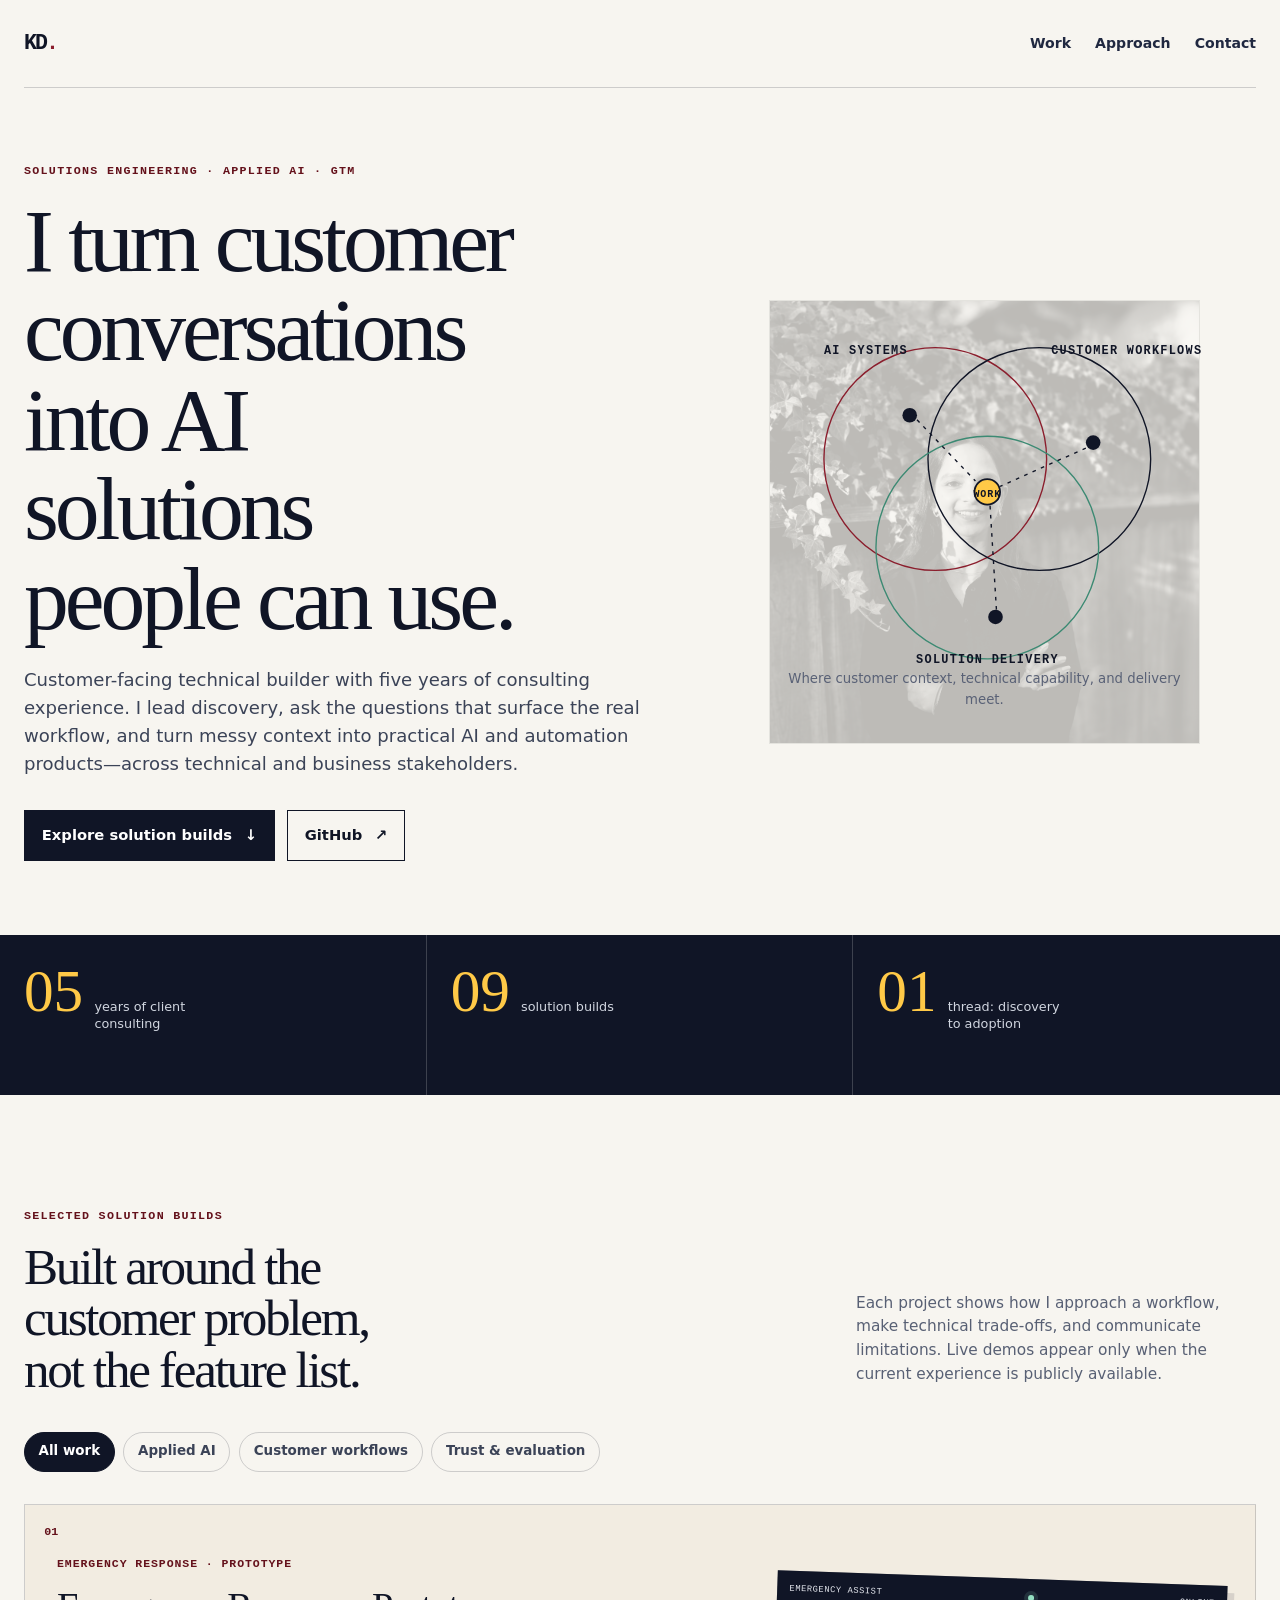
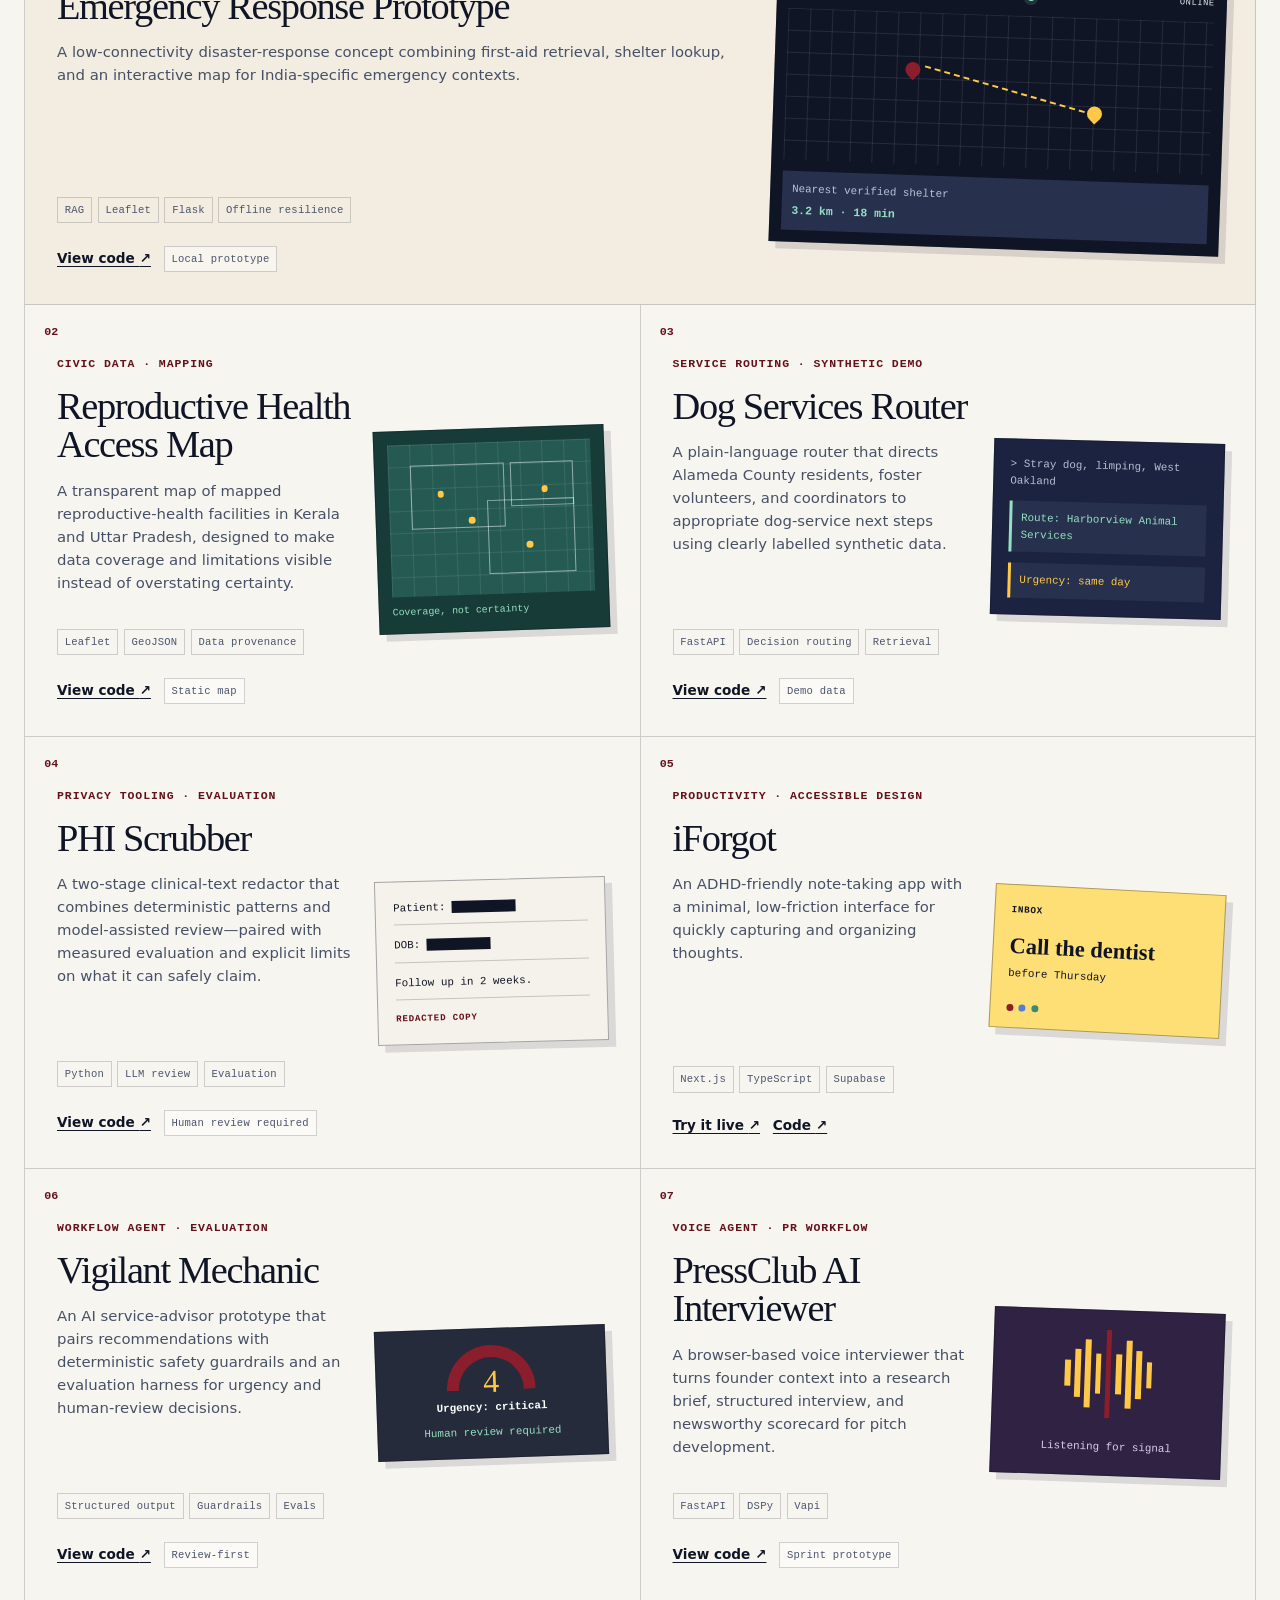
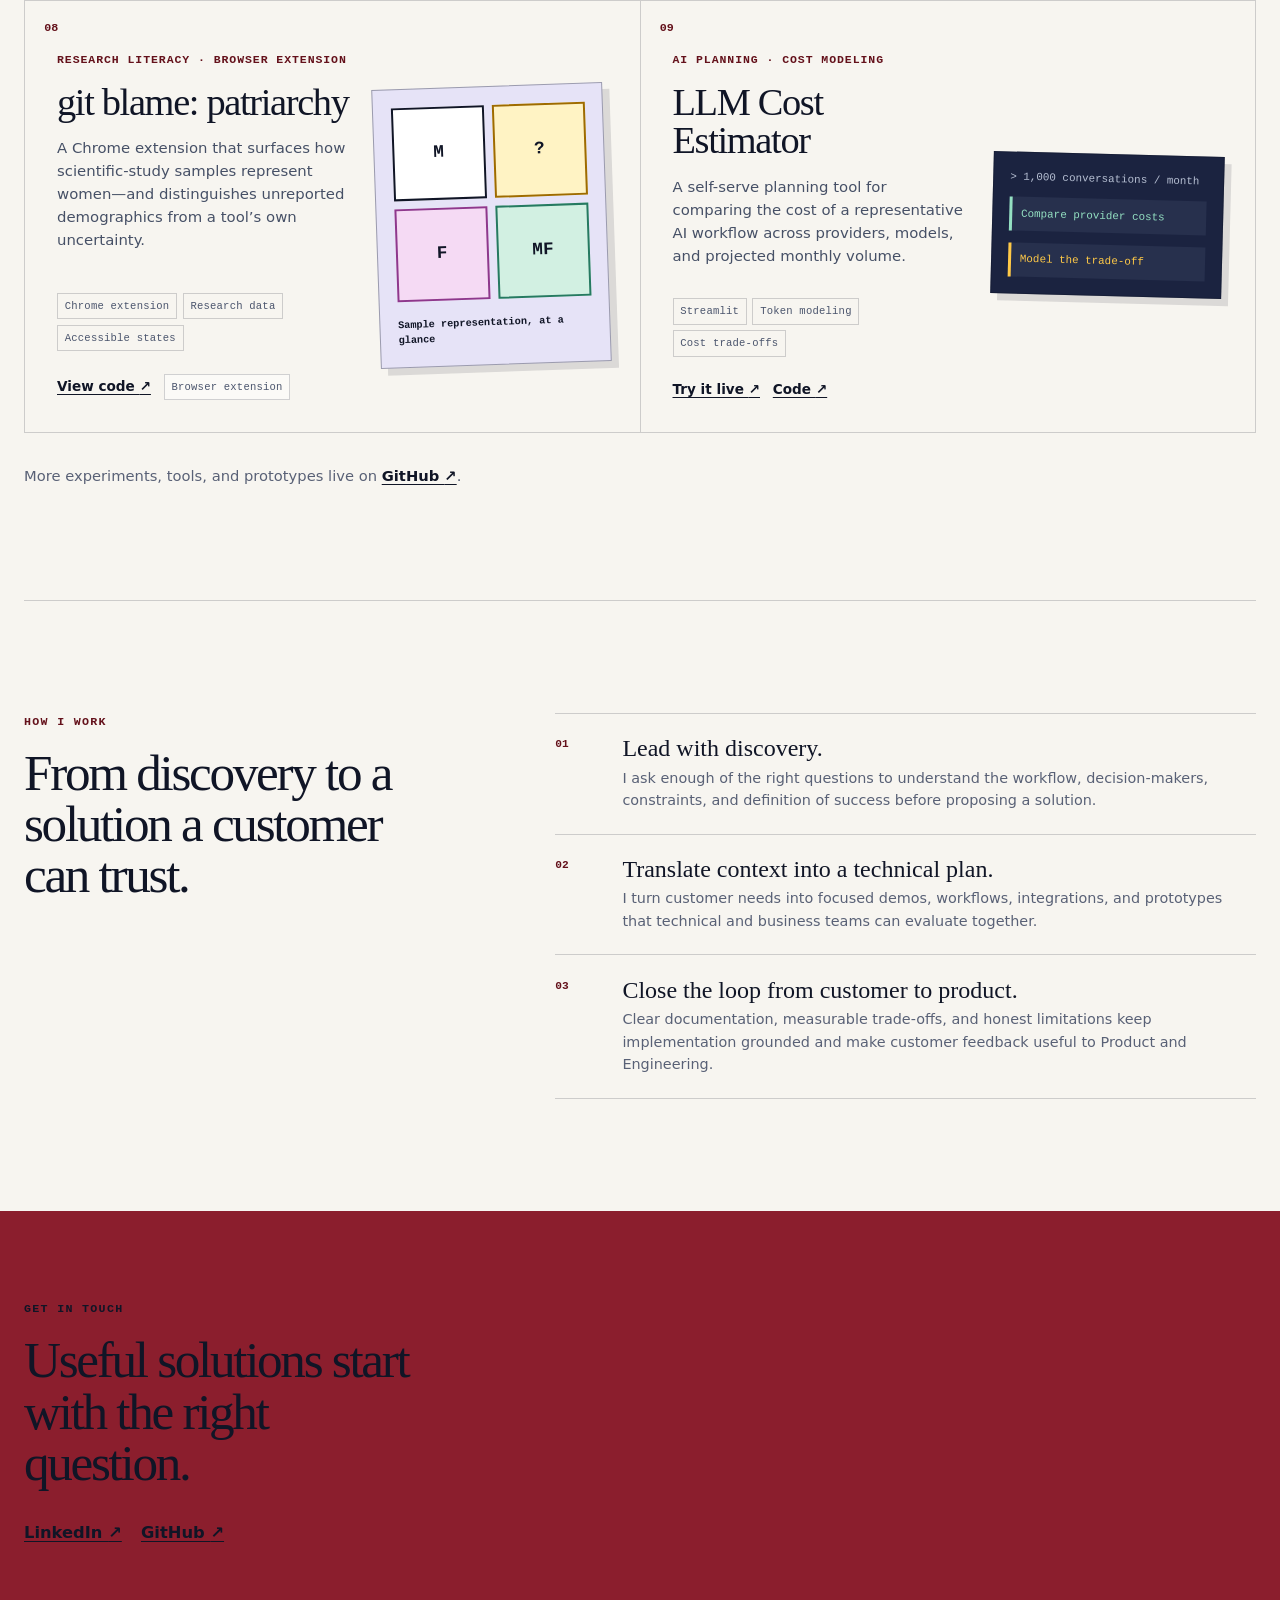
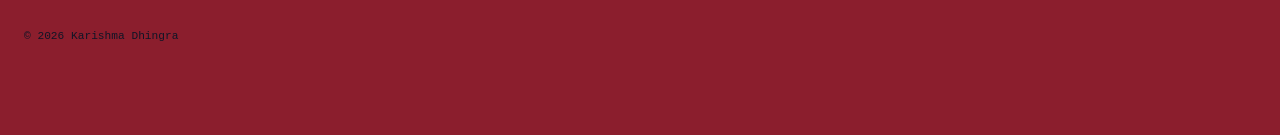
==== commit afadbf53: "Add live LLM cost estimator to portfolio" ====
--- a/index.html
+++ b/index.html
@@ -37,7 +37,7 @@
           </figure>
         </div>
       </section>
-      <section class="proof" aria-label="Portfolio highlights"><div><strong>05</strong><span>years of client consulting</span></div><div><strong>08</strong><span>solution builds</span></div><div><strong>01</strong><span>thread: discovery to adoption</span></div></section>
+      <section class="proof" aria-label="Portfolio highlights"><div><strong>05</strong><span>years of client consulting</span></div><div><strong>09</strong><span>solution builds</span></div><div><strong>01</strong><span>thread: discovery to adoption</span></div></section>
       <section class="work-section" id="work" aria-labelledby="work-title">
         <div class="section-heading"><div><p class="eyebrow">Selected work</p><h2 id="work-title">Useful in the real world, not just on a whiteboard.</h2></div><p>Each project links to the repository. Live demos appear only when the current experience is publicly available.</p></div>
         <div class="filters" role="group" aria-label="Filter projects by focus"><button class="filter is-active" type="button" data-filter="all" aria-pressed="true">All work</button><button class="filter" type="button" data-filter="ai" aria-pressed="false">AI products</button><button class="filter" type="button" data-filter="public" aria-pressed="false">Public interest</button><button class="filter" type="button" data-filter="safety" aria-pressed="false">Safety &amp; research</button></div>
@@ -50,6 +50,7 @@
           <article class="project" data-categories="ai safety"><div class="project-number">06</div><div class="project-content"><p class="project-type">Workflow agent · evaluation</p><h3>Vigilant Mechanic</h3><p>An AI service-advisor prototype that pairs recommendations with deterministic safety guardrails and an evaluation harness for urgency and human-review decisions.</p><ul class="tags" aria-label="Technologies and themes"><li>Structured output</li><li>Guardrails</li><li>Evals</li></ul><div class="project-links"><a href="https://github.com/karishmadhingra30/vigilant-mechanic" target="_blank" rel="noreferrer">View code <span aria-hidden="true">↗</span></a><span class="status">Review-first</span></div></div><div class="artifact mechanic-artifact" aria-hidden="true"><div class="gauge"><span>4</span></div><strong>Urgency: critical</strong><p>Human review required</p></div></article>
           <article class="project" data-categories="ai"><div class="project-number">07</div><div class="project-content"><p class="project-type">Voice agent · PR workflow</p><h3>PressClub AI Interviewer</h3><p>A browser-based voice interviewer that turns founder context into a research brief, structured interview, and newsworthy scorecard for pitch development.</p><ul class="tags" aria-label="Technologies and themes"><li>FastAPI</li><li>DSPy</li><li>Vapi</li></ul><div class="project-links"><a href="https://github.com/karishmadhingra30/voiceInterviewAgent-sprint" target="_blank" rel="noreferrer">View code <span aria-hidden="true">↗</span></a><span class="status">Sprint prototype</span></div></div><div class="artifact voice-artifact" aria-hidden="true"><div class="wave"><i></i><i></i><i></i><i></i><i></i><i></i><i></i><i></i><i></i></div><p>Listening for signal</p></div></article>
           <article class="project" data-categories="public safety"><div class="project-number">08</div><div class="project-content"><p class="project-type">Research literacy · browser extension</p><h3>git blame: patriarchy</h3><p>A Chrome extension that surfaces how scientific-study samples represent women—and distinguishes unreported demographics from a tool’s own uncertainty.</p><ul class="tags" aria-label="Technologies and themes"><li>Chrome extension</li><li>Research data</li><li>Accessible states</li></ul><div class="project-links"><a href="https://github.com/karishmadhingra30/git_blame_gender_data_gap" target="_blank" rel="noreferrer">View code <span aria-hidden="true">↗</span></a><span class="status">Browser extension</span></div></div><div class="artifact badge-artifact" aria-hidden="true"><div><b>M</b><b>?</b><b>F</b><b>MF</b></div><p>Sample representation, at a glance</p></div></article>
+          <article class="project" data-categories="ai"><div class="project-number">09</div><div class="project-content"><p class="project-type">AI planning · cost modeling</p><h3>LLM Cost Estimator</h3><p>A self-serve planning tool for comparing the cost of a representative AI workflow across providers, models, and projected monthly volume.</p><ul class="tags" aria-label="Technologies and themes"><li>Streamlit</li><li>Token modeling</li><li>Cost trade-offs</li></ul><div class="project-links"><a href="https://karishma-token-spend.streamlit.app/" target="_blank" rel="noreferrer">Try it live <span aria-hidden="true">↗</span></a><a href="https://github.com/karishmadhingra30/token-spend" target="_blank" rel="noreferrer">Code <span aria-hidden="true">↗</span></a></div></div><div class="artifact router-artifact" aria-hidden="true"><span class="prompt">&gt; 1,000 conversations / month</span><span class="reply">Compare provider costs</span><span class="reply muted">Model the trade-off</span></div></article>
         </div>
         <p class="all-projects">More experiments, tools, and prototypes live on <a href="https://github.com/karishmadhingra30?tab=repositories" target="_blank" rel="noreferrer">GitHub <span aria-hidden="true">↗</span></a>.</p>
       </section>
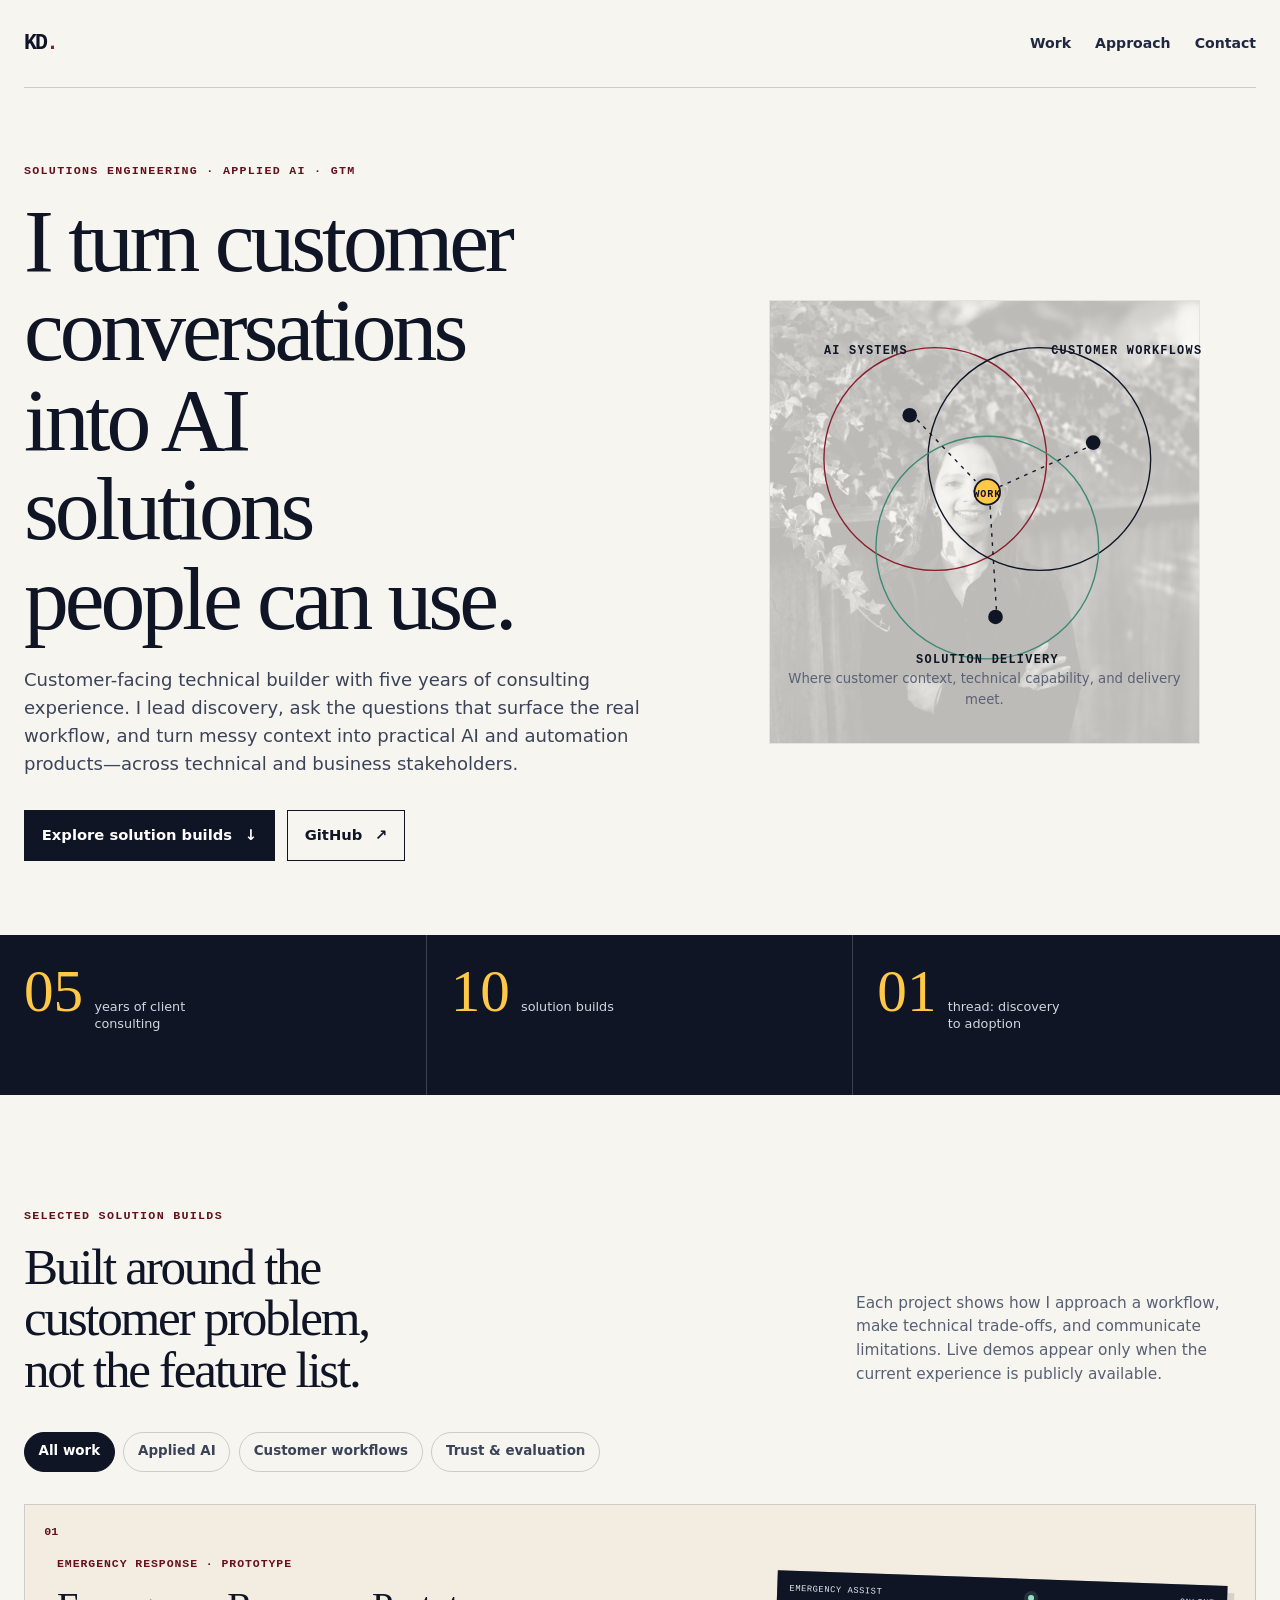
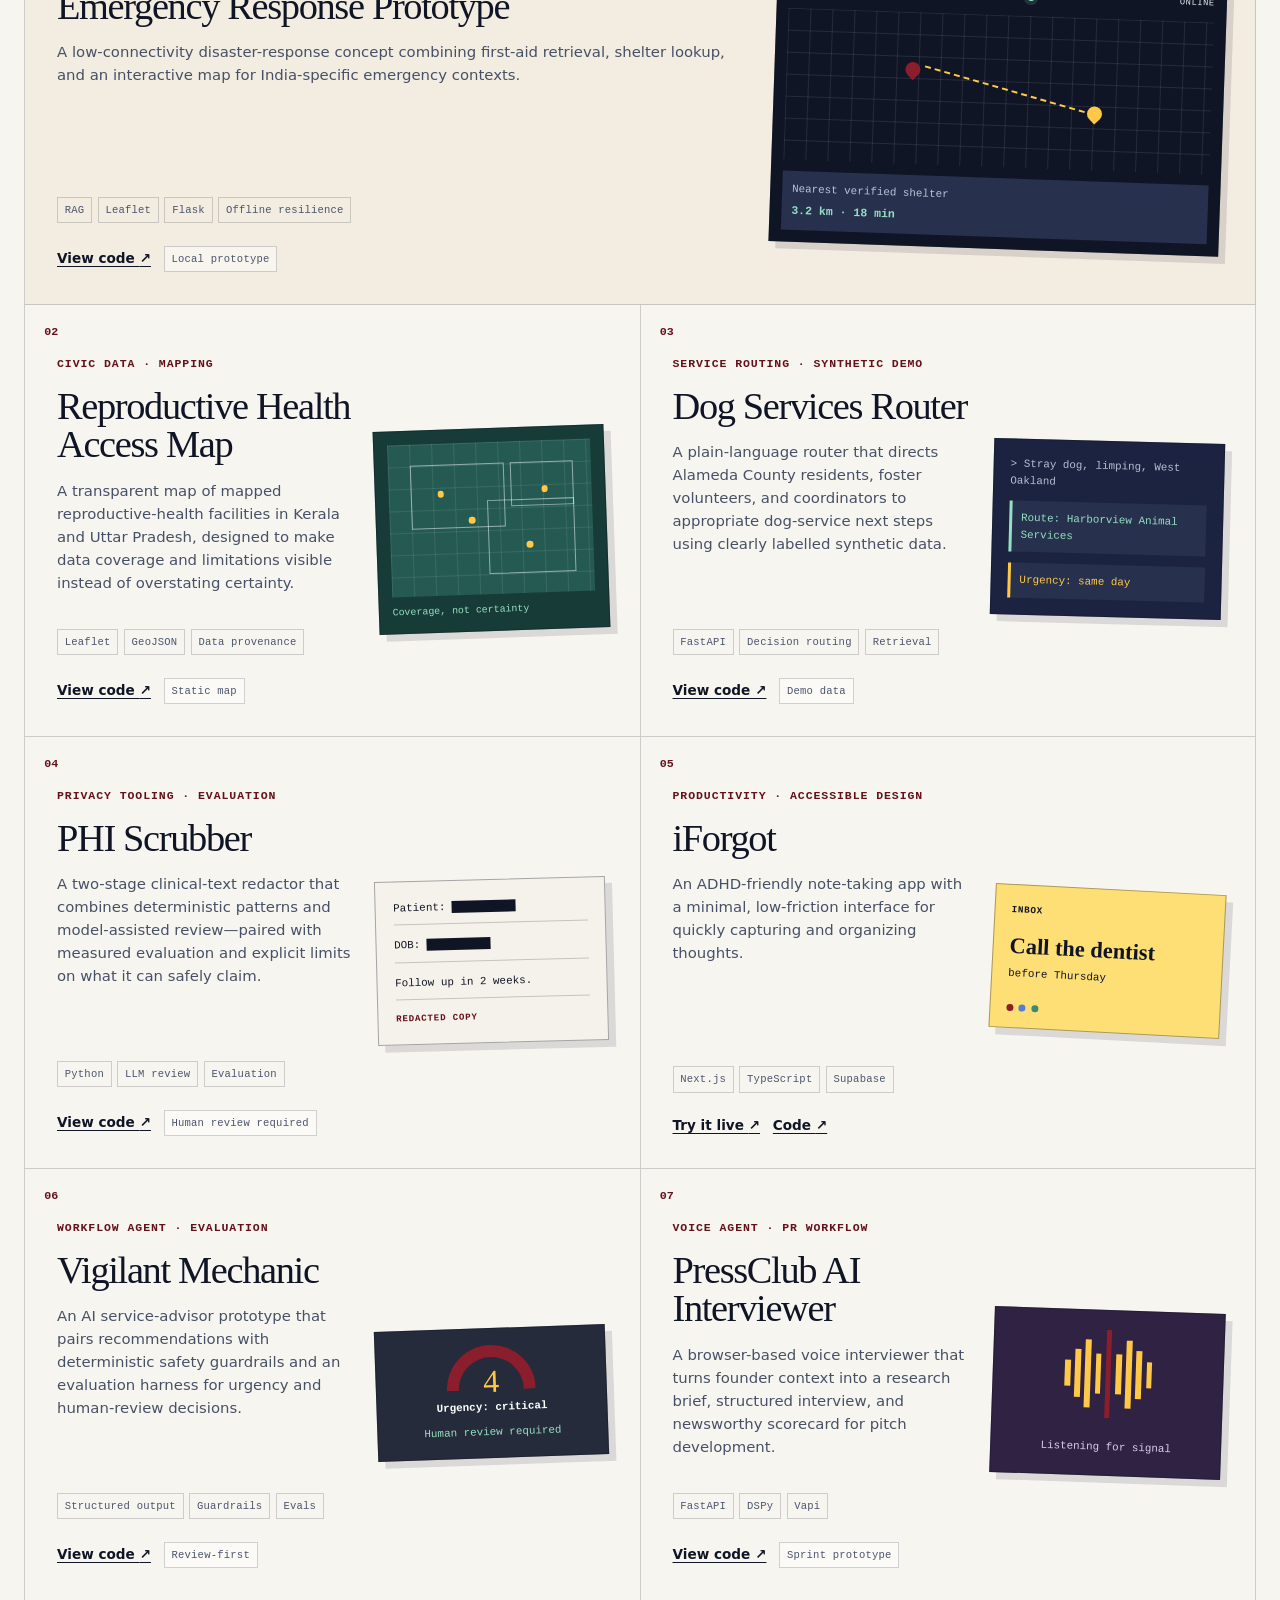
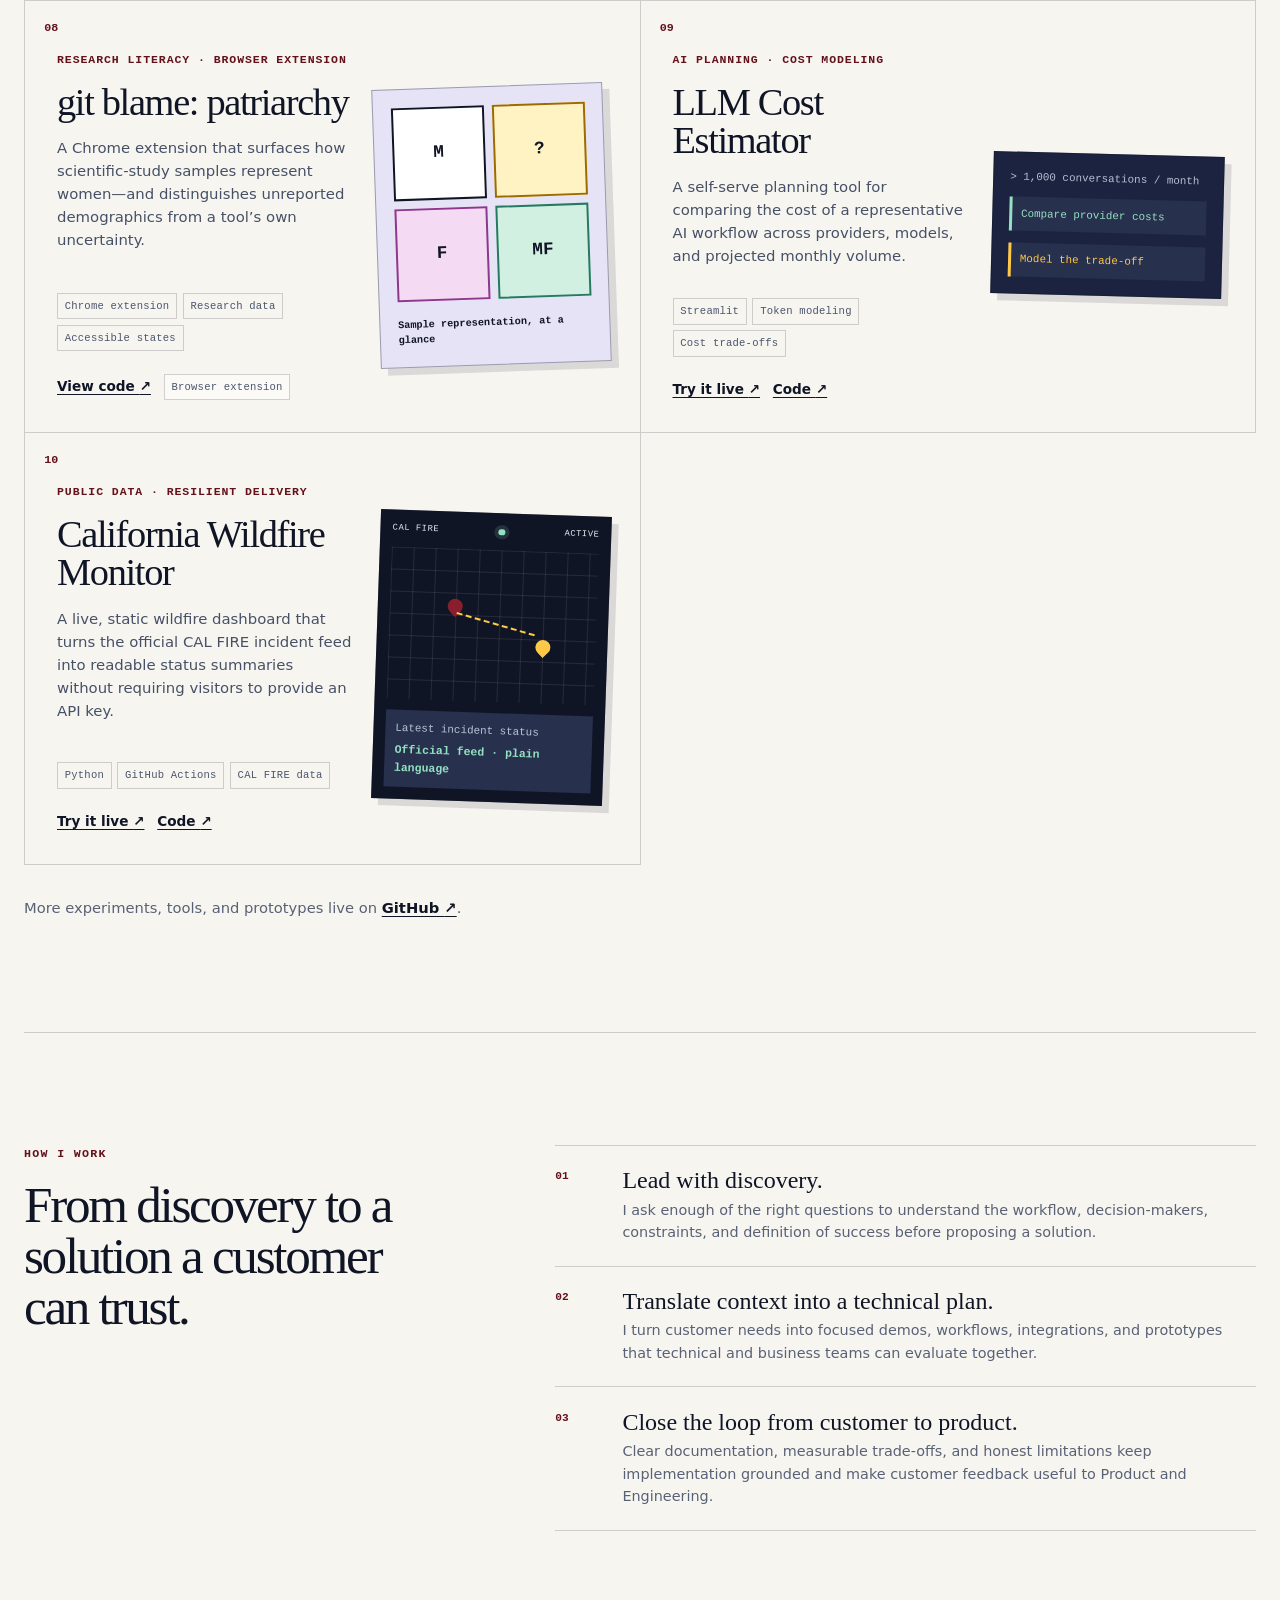
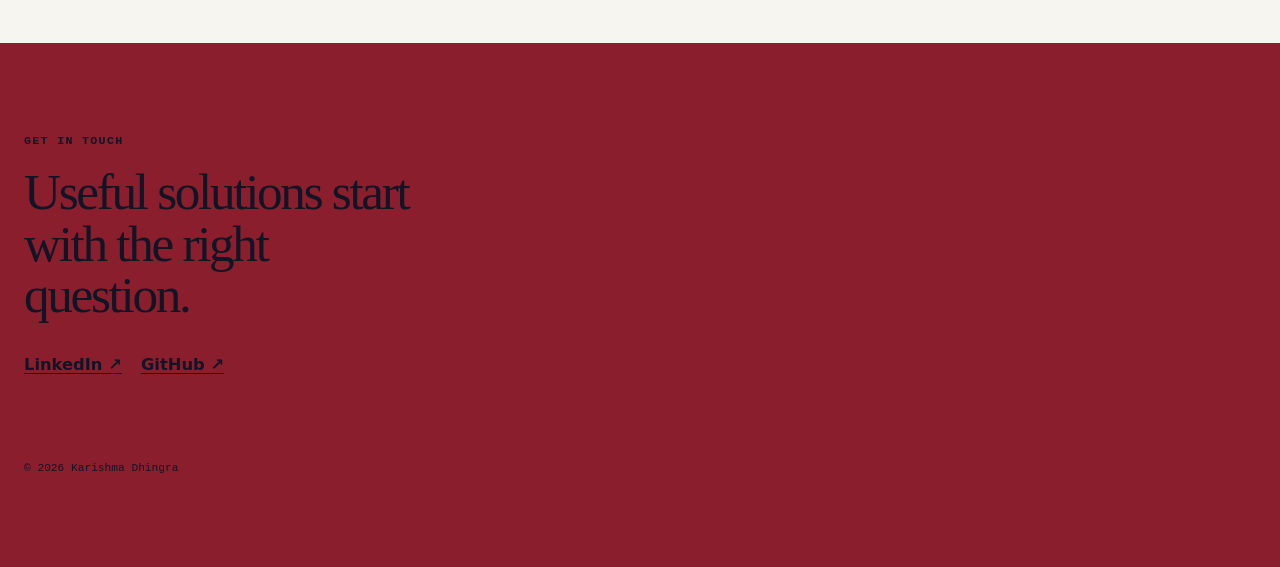
==== commit 582f2dd0: "Add live wildfire monitor to portfolio" ====
--- a/index.html
+++ b/index.html
@@ -37,7 +37,7 @@
           </figure>
         </div>
       </section>
-      <section class="proof" aria-label="Portfolio highlights"><div><strong>05</strong><span>years of client consulting</span></div><div><strong>09</strong><span>solution builds</span></div><div><strong>01</strong><span>thread: discovery to adoption</span></div></section>
+      <section class="proof" aria-label="Portfolio highlights"><div><strong>05</strong><span>years of client consulting</span></div><div><strong>10</strong><span>solution builds</span></div><div><strong>01</strong><span>thread: discovery to adoption</span></div></section>
       <section class="work-section" id="work" aria-labelledby="work-title">
         <div class="section-heading"><div><p class="eyebrow">Selected work</p><h2 id="work-title">Useful in the real world, not just on a whiteboard.</h2></div><p>Each project links to the repository. Live demos appear only when the current experience is publicly available.</p></div>
         <div class="filters" role="group" aria-label="Filter projects by focus"><button class="filter is-active" type="button" data-filter="all" aria-pressed="true">All work</button><button class="filter" type="button" data-filter="ai" aria-pressed="false">AI products</button><button class="filter" type="button" data-filter="public" aria-pressed="false">Public interest</button><button class="filter" type="button" data-filter="safety" aria-pressed="false">Safety &amp; research</button></div>
@@ -51,6 +51,7 @@
           <article class="project" data-categories="ai"><div class="project-number">07</div><div class="project-content"><p class="project-type">Voice agent · PR workflow</p><h3>PressClub AI Interviewer</h3><p>A browser-based voice interviewer that turns founder context into a research brief, structured interview, and newsworthy scorecard for pitch development.</p><ul class="tags" aria-label="Technologies and themes"><li>FastAPI</li><li>DSPy</li><li>Vapi</li></ul><div class="project-links"><a href="https://github.com/karishmadhingra30/voiceInterviewAgent-sprint" target="_blank" rel="noreferrer">View code <span aria-hidden="true">↗</span></a><span class="status">Sprint prototype</span></div></div><div class="artifact voice-artifact" aria-hidden="true"><div class="wave"><i></i><i></i><i></i><i></i><i></i><i></i><i></i><i></i><i></i></div><p>Listening for signal</p></div></article>
           <article class="project" data-categories="public safety"><div class="project-number">08</div><div class="project-content"><p class="project-type">Research literacy · browser extension</p><h3>git blame: patriarchy</h3><p>A Chrome extension that surfaces how scientific-study samples represent women—and distinguishes unreported demographics from a tool’s own uncertainty.</p><ul class="tags" aria-label="Technologies and themes"><li>Chrome extension</li><li>Research data</li><li>Accessible states</li></ul><div class="project-links"><a href="https://github.com/karishmadhingra30/git_blame_gender_data_gap" target="_blank" rel="noreferrer">View code <span aria-hidden="true">↗</span></a><span class="status">Browser extension</span></div></div><div class="artifact badge-artifact" aria-hidden="true"><div><b>M</b><b>?</b><b>F</b><b>MF</b></div><p>Sample representation, at a glance</p></div></article>
           <article class="project" data-categories="ai"><div class="project-number">09</div><div class="project-content"><p class="project-type">AI planning · cost modeling</p><h3>LLM Cost Estimator</h3><p>A self-serve planning tool for comparing the cost of a representative AI workflow across providers, models, and projected monthly volume.</p><ul class="tags" aria-label="Technologies and themes"><li>Streamlit</li><li>Token modeling</li><li>Cost trade-offs</li></ul><div class="project-links"><a href="https://karishma-token-spend.streamlit.app/" target="_blank" rel="noreferrer">Try it live <span aria-hidden="true">↗</span></a><a href="https://github.com/karishmadhingra30/token-spend" target="_blank" rel="noreferrer">Code <span aria-hidden="true">↗</span></a></div></div><div class="artifact router-artifact" aria-hidden="true"><span class="prompt">&gt; 1,000 conversations / month</span><span class="reply">Compare provider costs</span><span class="reply muted">Model the trade-off</span></div></article>
+          <article class="project" data-categories="public safety"><div class="project-number">10</div><div class="project-content"><p class="project-type">Public data · resilient delivery</p><h3>California Wildfire Monitor</h3><p>A live, static wildfire dashboard that turns the official CAL FIRE incident feed into readable status summaries without requiring visitors to provide an API key.</p><ul class="tags" aria-label="Technologies and themes"><li>Python</li><li>GitHub Actions</li><li>CAL FIRE data</li></ul><div class="project-links"><a href="https://karishmadhingra30.github.io/am-I-on-Fire/" target="_blank" rel="noreferrer">Try it live <span aria-hidden="true">↗</span></a><a href="https://github.com/karishmadhingra30/am-I-on-Fire" target="_blank" rel="noreferrer">Code <span aria-hidden="true">↗</span></a></div></div><div class="artifact emergency-artifact" aria-hidden="true"><div class="artifact-topline"><span>CAL FIRE</span><i></i><span>ACTIVE</span></div><div class="map-grid"><span class="pin pin-a"></span><span class="pin pin-b"></span><span class="route"></span></div><div class="artifact-panel"><span>Latest incident status</span><strong>Official feed · plain language</strong></div></div></article>
         </div>
         <p class="all-projects">More experiments, tools, and prototypes live on <a href="https://github.com/karishmadhingra30?tab=repositories" target="_blank" rel="noreferrer">GitHub <span aria-hidden="true">↗</span></a>.</p>
       </section>
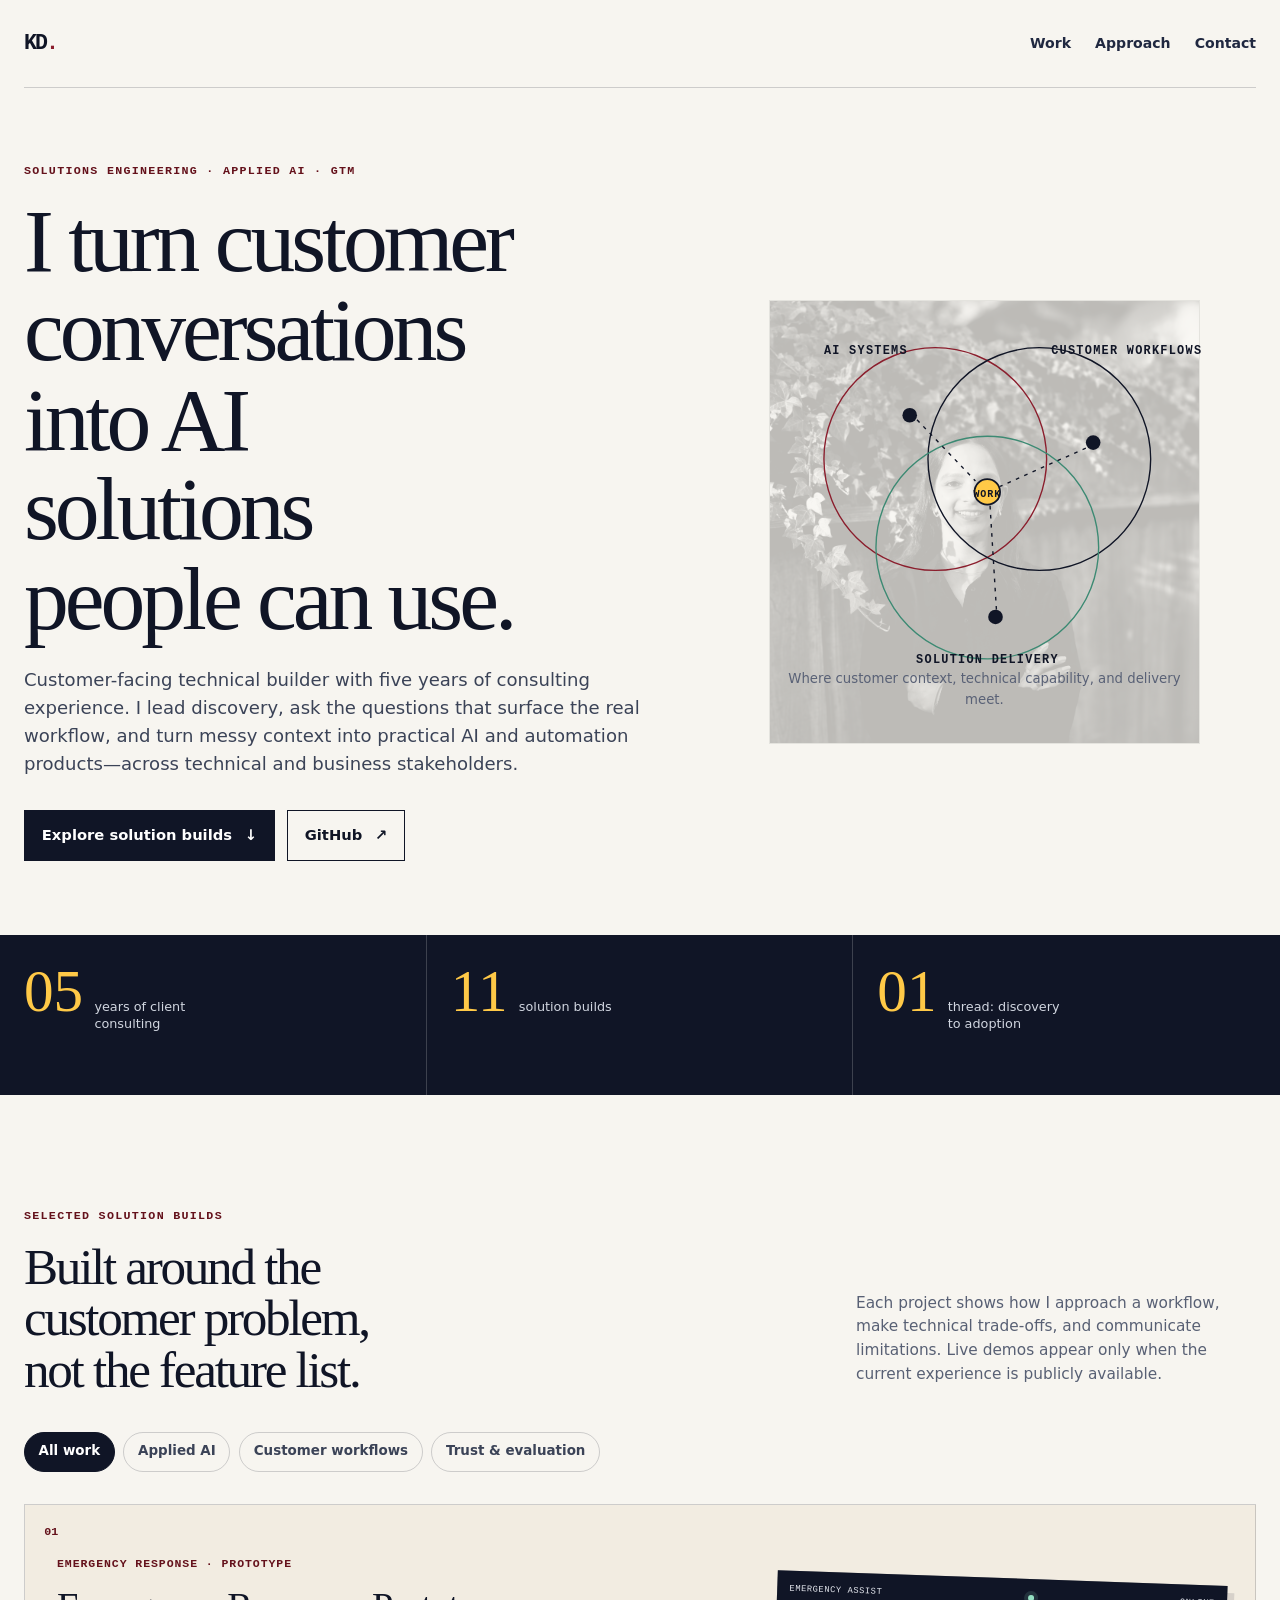
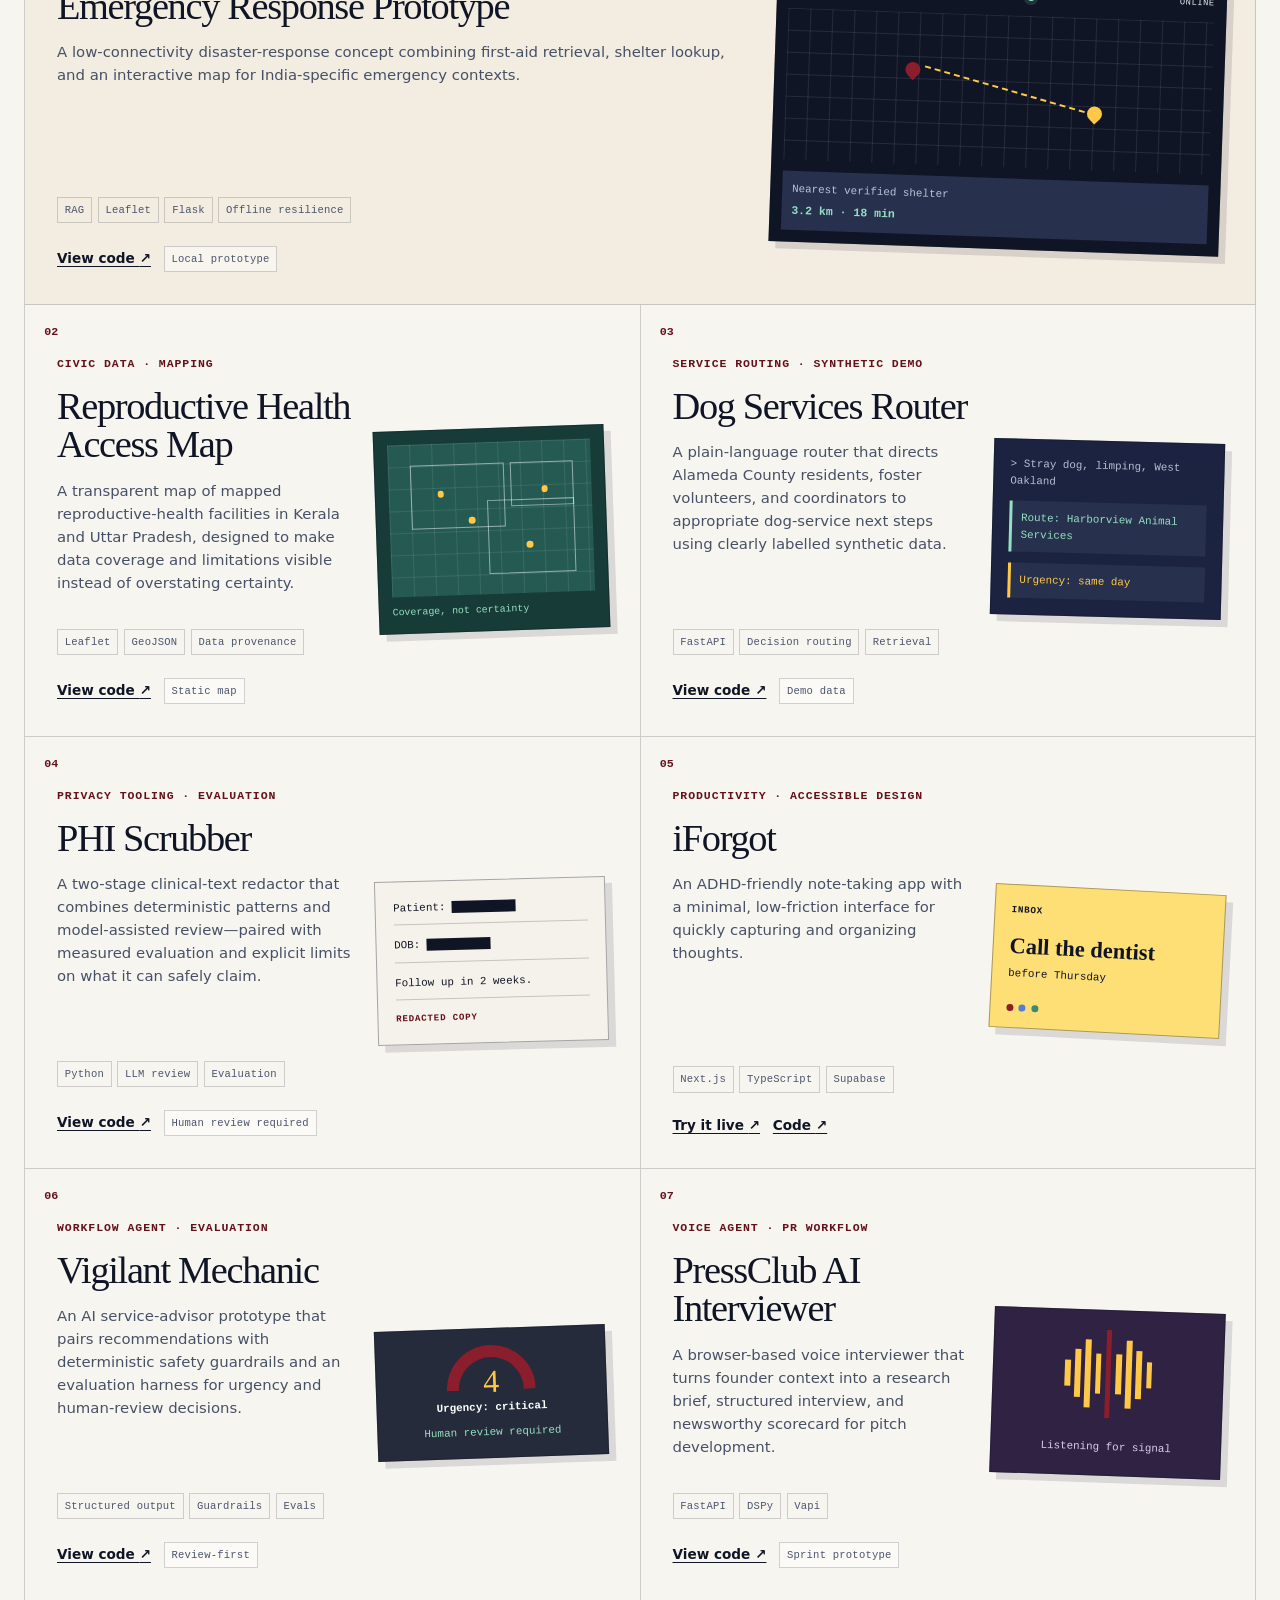
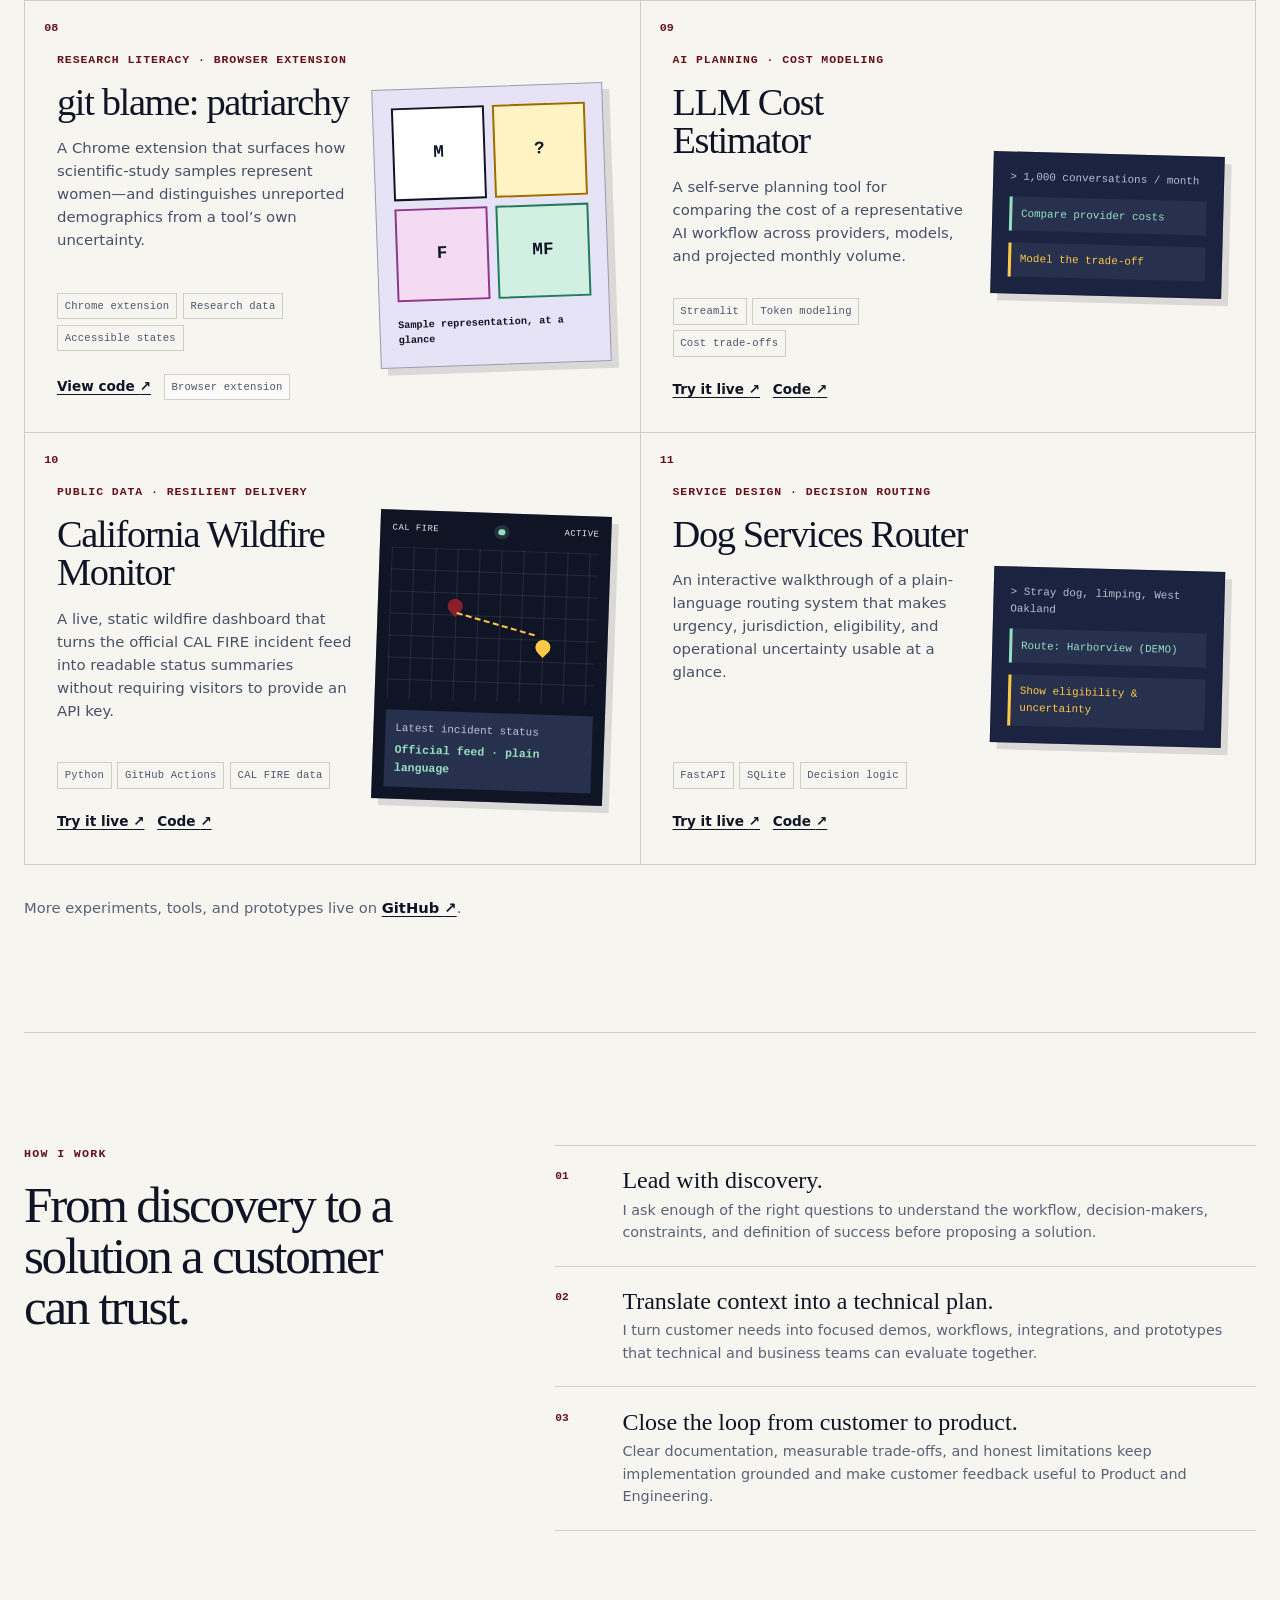
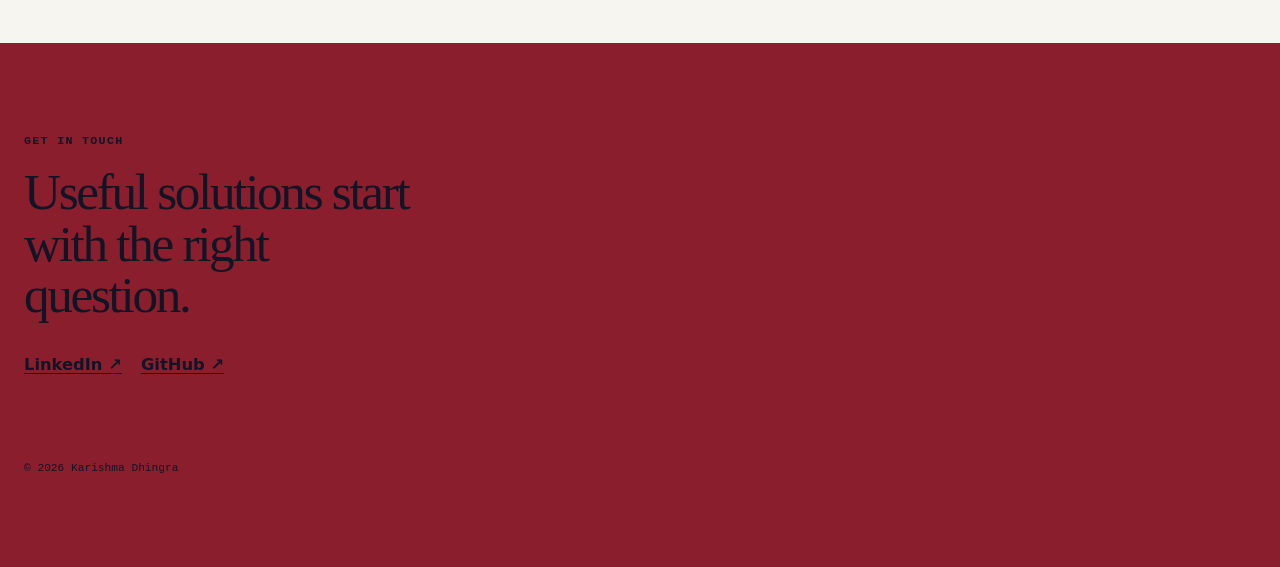
==== commit ec810647: "Add live dog services router to portfolio" ====
--- a/index.html
+++ b/index.html
@@ -37,7 +37,7 @@
           </figure>
         </div>
       </section>
-      <section class="proof" aria-label="Portfolio highlights"><div><strong>05</strong><span>years of client consulting</span></div><div><strong>10</strong><span>solution builds</span></div><div><strong>01</strong><span>thread: discovery to adoption</span></div></section>
+      <section class="proof" aria-label="Portfolio highlights"><div><strong>05</strong><span>years of client consulting</span></div><div><strong>11</strong><span>solution builds</span></div><div><strong>01</strong><span>thread: discovery to adoption</span></div></section>
       <section class="work-section" id="work" aria-labelledby="work-title">
         <div class="section-heading"><div><p class="eyebrow">Selected work</p><h2 id="work-title">Useful in the real world, not just on a whiteboard.</h2></div><p>Each project links to the repository. Live demos appear only when the current experience is publicly available.</p></div>
         <div class="filters" role="group" aria-label="Filter projects by focus"><button class="filter is-active" type="button" data-filter="all" aria-pressed="true">All work</button><button class="filter" type="button" data-filter="ai" aria-pressed="false">AI products</button><button class="filter" type="button" data-filter="public" aria-pressed="false">Public interest</button><button class="filter" type="button" data-filter="safety" aria-pressed="false">Safety &amp; research</button></div>
@@ -52,6 +52,7 @@
           <article class="project" data-categories="public safety"><div class="project-number">08</div><div class="project-content"><p class="project-type">Research literacy · browser extension</p><h3>git blame: patriarchy</h3><p>A Chrome extension that surfaces how scientific-study samples represent women—and distinguishes unreported demographics from a tool’s own uncertainty.</p><ul class="tags" aria-label="Technologies and themes"><li>Chrome extension</li><li>Research data</li><li>Accessible states</li></ul><div class="project-links"><a href="https://github.com/karishmadhingra30/git_blame_gender_data_gap" target="_blank" rel="noreferrer">View code <span aria-hidden="true">↗</span></a><span class="status">Browser extension</span></div></div><div class="artifact badge-artifact" aria-hidden="true"><div><b>M</b><b>?</b><b>F</b><b>MF</b></div><p>Sample representation, at a glance</p></div></article>
           <article class="project" data-categories="ai"><div class="project-number">09</div><div class="project-content"><p class="project-type">AI planning · cost modeling</p><h3>LLM Cost Estimator</h3><p>A self-serve planning tool for comparing the cost of a representative AI workflow across providers, models, and projected monthly volume.</p><ul class="tags" aria-label="Technologies and themes"><li>Streamlit</li><li>Token modeling</li><li>Cost trade-offs</li></ul><div class="project-links"><a href="https://karishma-token-spend.streamlit.app/" target="_blank" rel="noreferrer">Try it live <span aria-hidden="true">↗</span></a><a href="https://github.com/karishmadhingra30/token-spend" target="_blank" rel="noreferrer">Code <span aria-hidden="true">↗</span></a></div></div><div class="artifact router-artifact" aria-hidden="true"><span class="prompt">&gt; 1,000 conversations / month</span><span class="reply">Compare provider costs</span><span class="reply muted">Model the trade-off</span></div></article>
           <article class="project" data-categories="public safety"><div class="project-number">10</div><div class="project-content"><p class="project-type">Public data · resilient delivery</p><h3>California Wildfire Monitor</h3><p>A live, static wildfire dashboard that turns the official CAL FIRE incident feed into readable status summaries without requiring visitors to provide an API key.</p><ul class="tags" aria-label="Technologies and themes"><li>Python</li><li>GitHub Actions</li><li>CAL FIRE data</li></ul><div class="project-links"><a href="https://karishmadhingra30.github.io/am-I-on-Fire/" target="_blank" rel="noreferrer">Try it live <span aria-hidden="true">↗</span></a><a href="https://github.com/karishmadhingra30/am-I-on-Fire" target="_blank" rel="noreferrer">Code <span aria-hidden="true">↗</span></a></div></div><div class="artifact emergency-artifact" aria-hidden="true"><div class="artifact-topline"><span>CAL FIRE</span><i></i><span>ACTIVE</span></div><div class="map-grid"><span class="pin pin-a"></span><span class="pin pin-b"></span><span class="route"></span></div><div class="artifact-panel"><span>Latest incident status</span><strong>Official feed · plain language</strong></div></div></article>
+          <article class="project" data-categories="ai public safety"><div class="project-number">11</div><div class="project-content"><p class="project-type">Service design · decision routing</p><h3>Dog Services Router</h3><p>An interactive walkthrough of a plain-language routing system that makes urgency, jurisdiction, eligibility, and operational uncertainty usable at a glance.</p><ul class="tags" aria-label="Technologies and themes"><li>FastAPI</li><li>SQLite</li><li>Decision logic</li></ul><div class="project-links"><a href="https://karishmadhingra30.github.io/dog-universe/" target="_blank" rel="noreferrer">Try it live <span aria-hidden="true">↗</span></a><a href="https://github.com/karishmadhingra30/dog-universe" target="_blank" rel="noreferrer">Code <span aria-hidden="true">↗</span></a></div></div><div class="artifact router-artifact" aria-hidden="true"><span class="prompt">&gt; Stray dog, limping, West Oakland</span><span class="reply">Route: Harborview (DEMO)</span><span class="reply muted">Show eligibility &amp; uncertainty</span></div></article>
         </div>
         <p class="all-projects">More experiments, tools, and prototypes live on <a href="https://github.com/karishmadhingra30?tab=repositories" target="_blank" rel="noreferrer">GitHub <span aria-hidden="true">↗</span></a>.</p>
       </section>
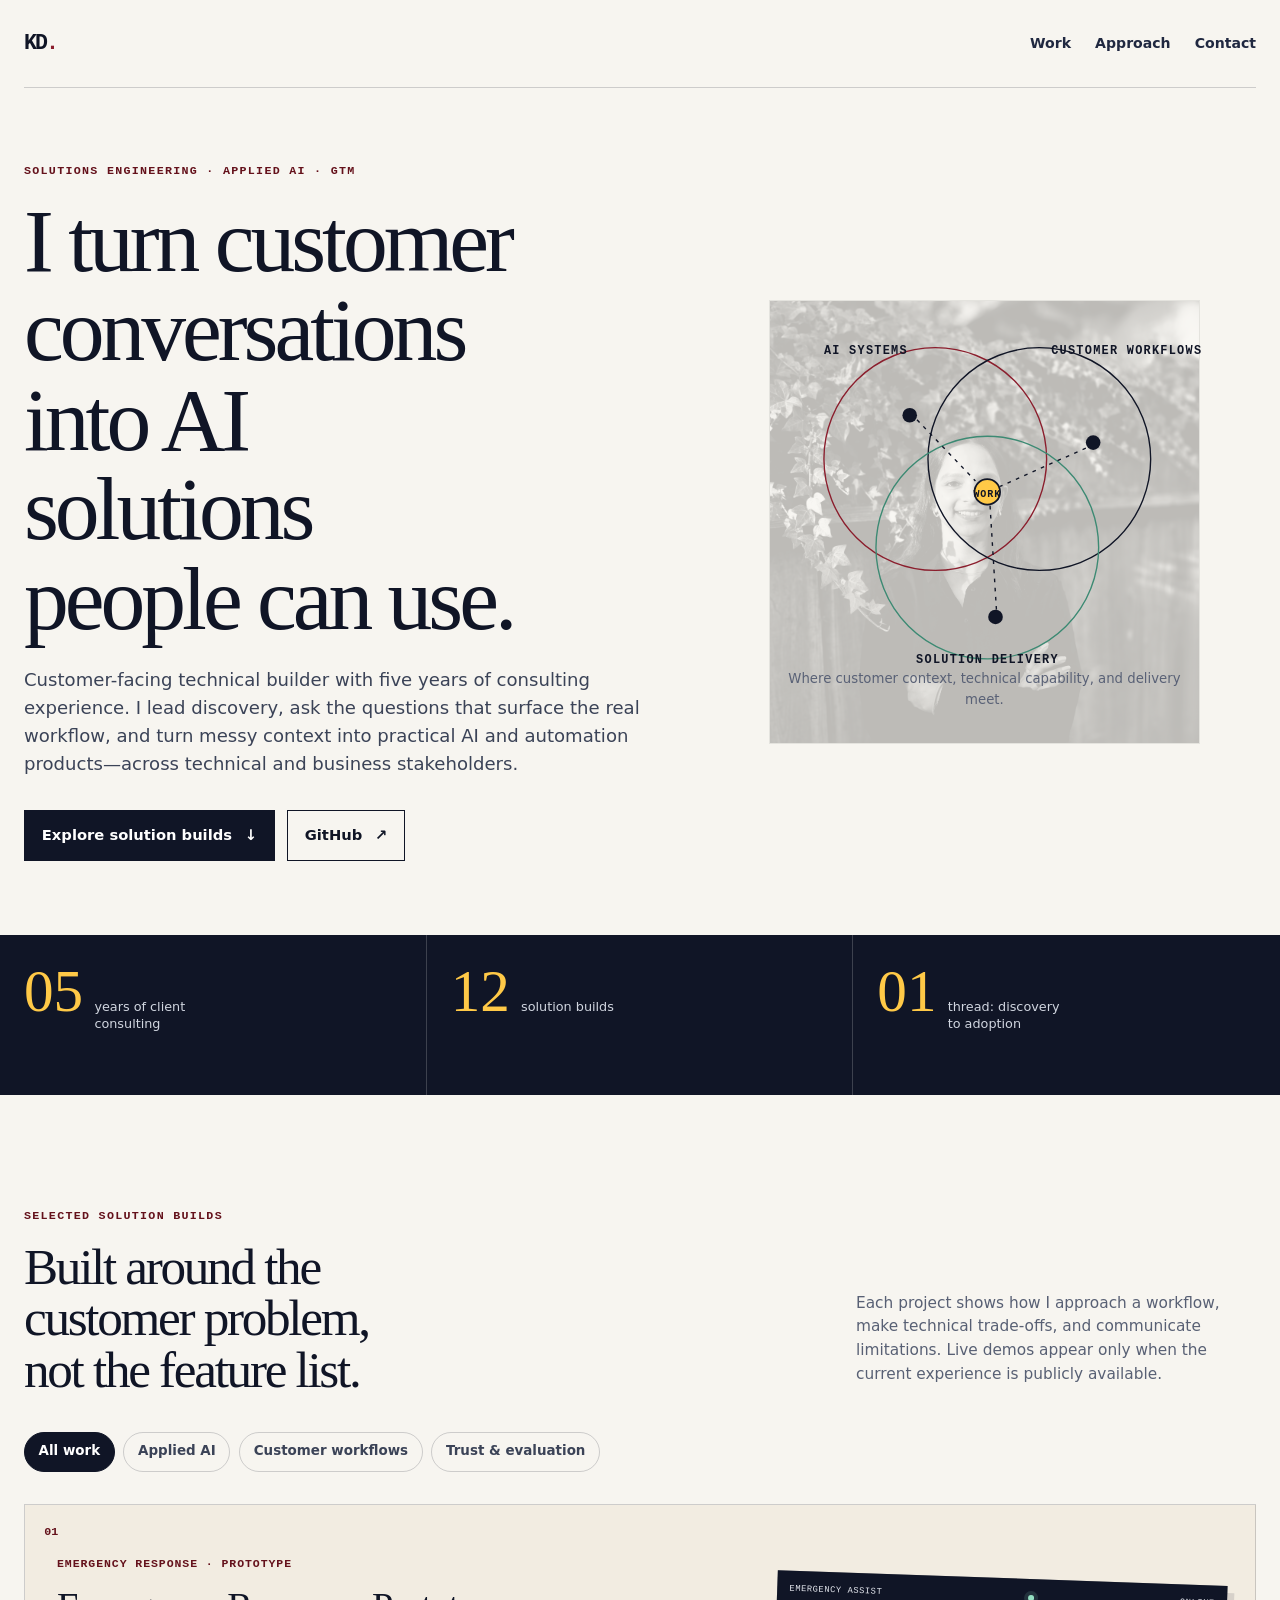
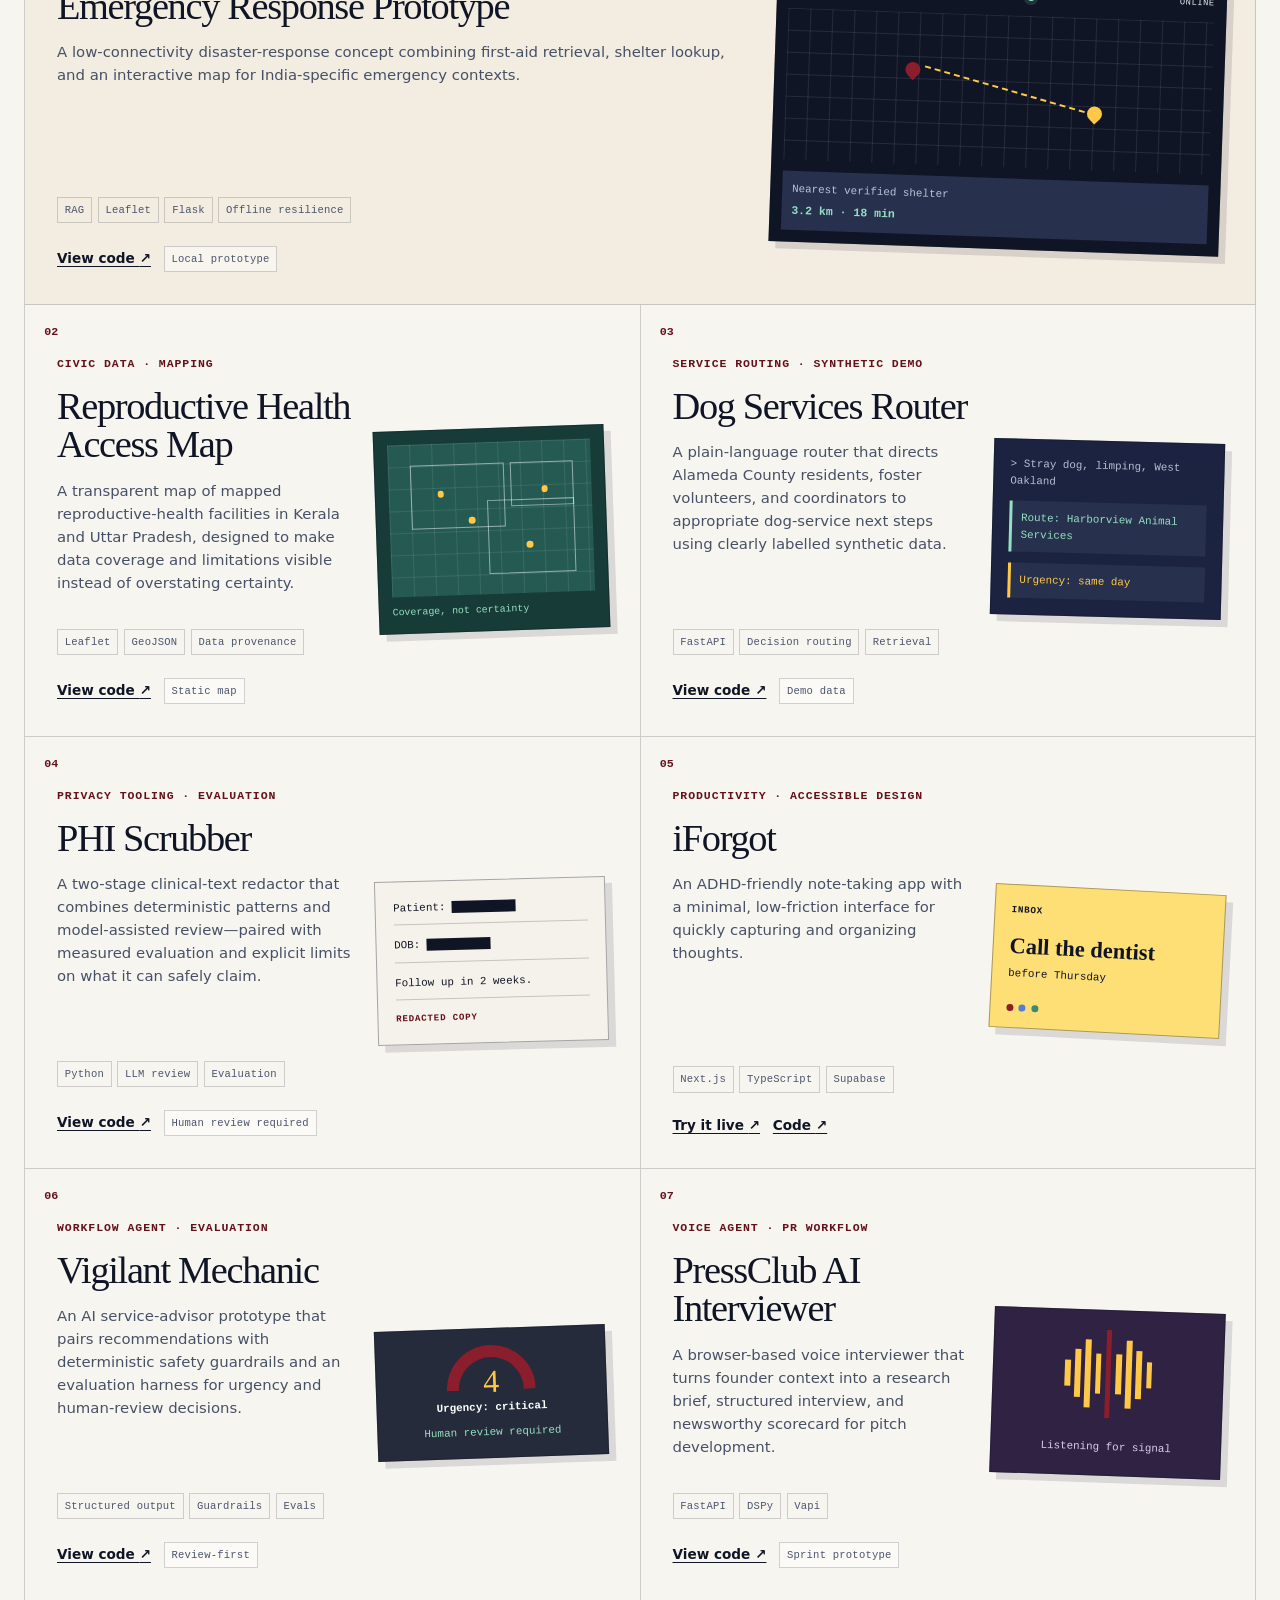
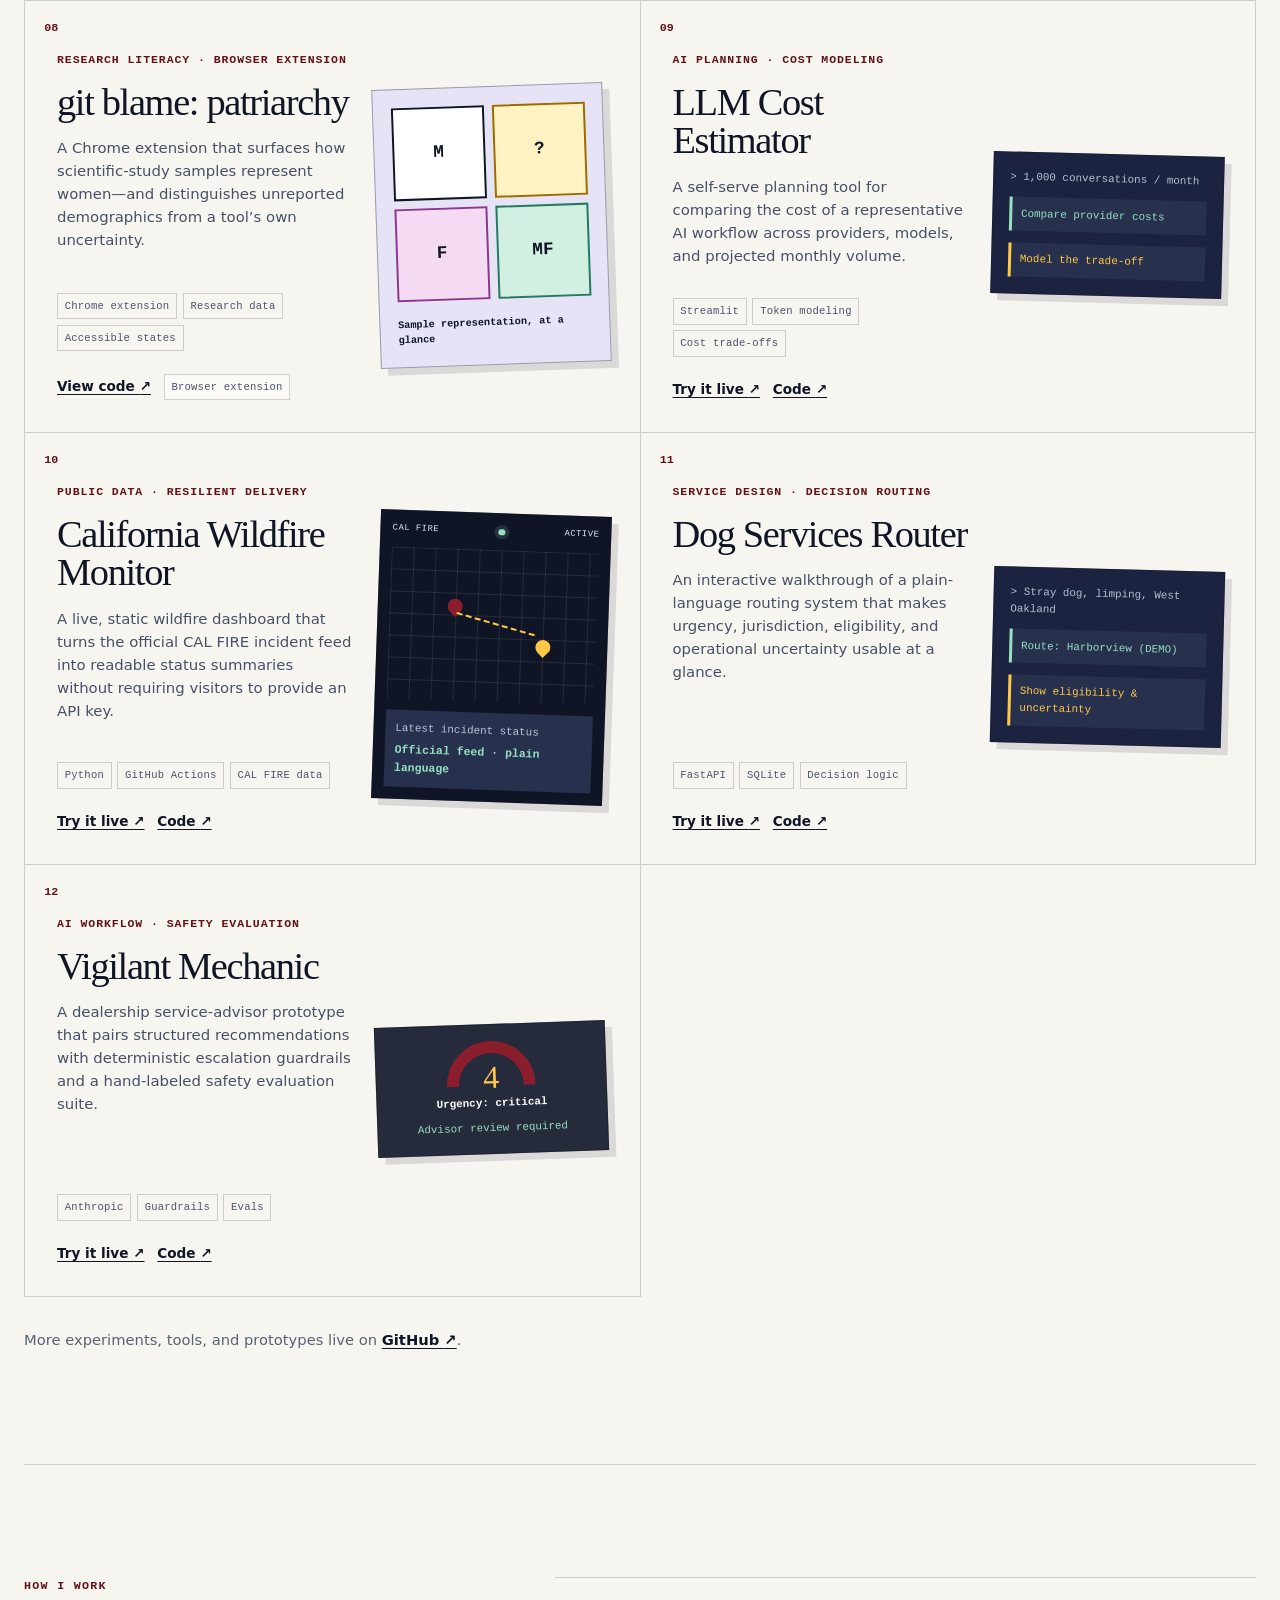
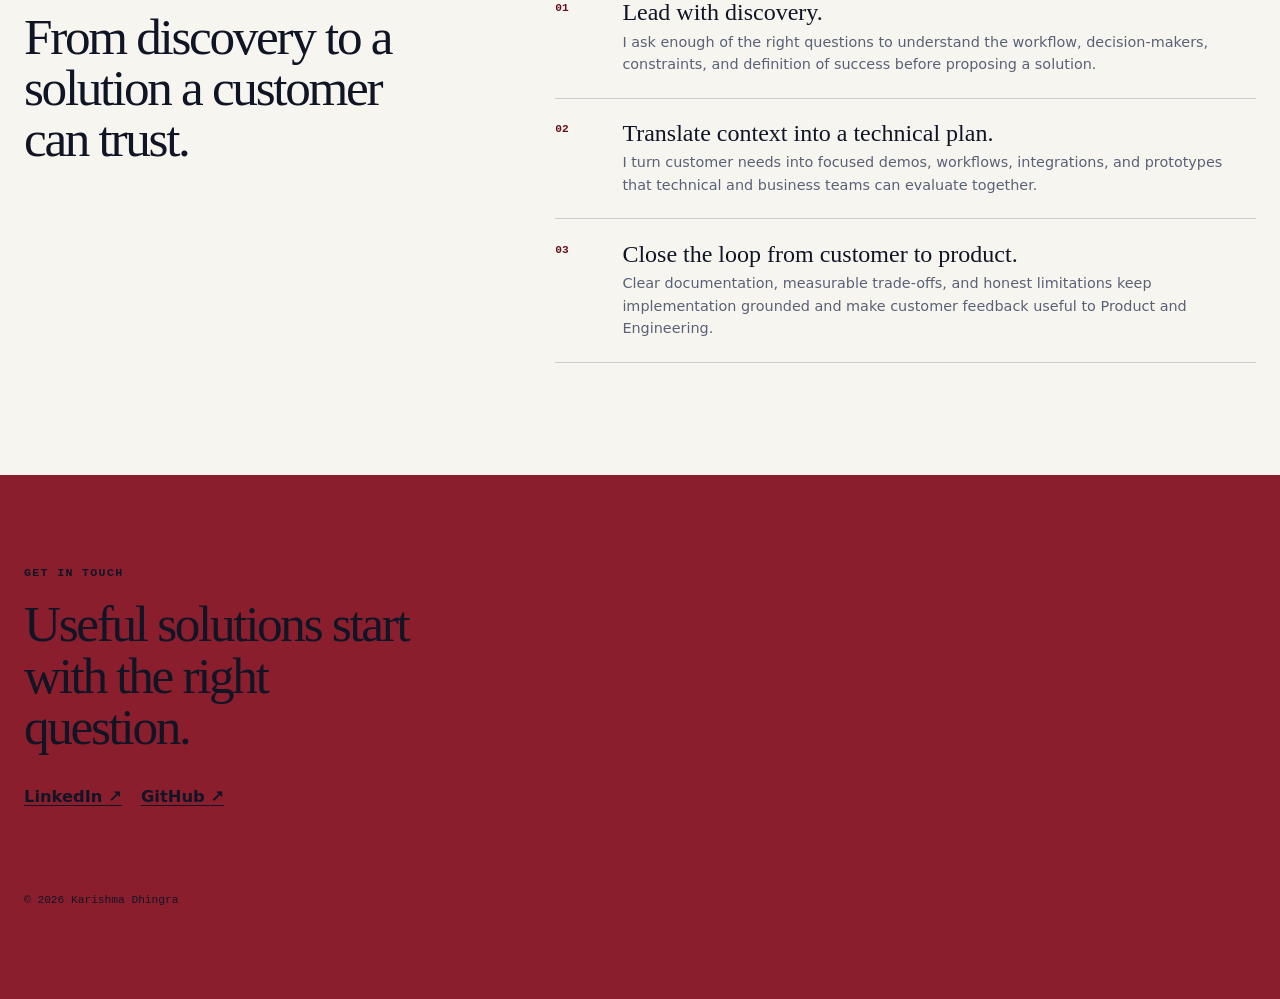
==== commit b0795e34: "Add live mechanic walkthrough to portfolio" ====
--- a/index.html
+++ b/index.html
@@ -37,7 +37,7 @@
           </figure>
         </div>
       </section>
-      <section class="proof" aria-label="Portfolio highlights"><div><strong>05</strong><span>years of client consulting</span></div><div><strong>11</strong><span>solution builds</span></div><div><strong>01</strong><span>thread: discovery to adoption</span></div></section>
+      <section class="proof" aria-label="Portfolio highlights"><div><strong>05</strong><span>years of client consulting</span></div><div><strong>12</strong><span>solution builds</span></div><div><strong>01</strong><span>thread: discovery to adoption</span></div></section>
       <section class="work-section" id="work" aria-labelledby="work-title">
         <div class="section-heading"><div><p class="eyebrow">Selected work</p><h2 id="work-title">Useful in the real world, not just on a whiteboard.</h2></div><p>Each project links to the repository. Live demos appear only when the current experience is publicly available.</p></div>
         <div class="filters" role="group" aria-label="Filter projects by focus"><button class="filter is-active" type="button" data-filter="all" aria-pressed="true">All work</button><button class="filter" type="button" data-filter="ai" aria-pressed="false">AI products</button><button class="filter" type="button" data-filter="public" aria-pressed="false">Public interest</button><button class="filter" type="button" data-filter="safety" aria-pressed="false">Safety &amp; research</button></div>
@@ -53,6 +53,7 @@
           <article class="project" data-categories="ai"><div class="project-number">09</div><div class="project-content"><p class="project-type">AI planning · cost modeling</p><h3>LLM Cost Estimator</h3><p>A self-serve planning tool for comparing the cost of a representative AI workflow across providers, models, and projected monthly volume.</p><ul class="tags" aria-label="Technologies and themes"><li>Streamlit</li><li>Token modeling</li><li>Cost trade-offs</li></ul><div class="project-links"><a href="https://karishma-token-spend.streamlit.app/" target="_blank" rel="noreferrer">Try it live <span aria-hidden="true">↗</span></a><a href="https://github.com/karishmadhingra30/token-spend" target="_blank" rel="noreferrer">Code <span aria-hidden="true">↗</span></a></div></div><div class="artifact router-artifact" aria-hidden="true"><span class="prompt">&gt; 1,000 conversations / month</span><span class="reply">Compare provider costs</span><span class="reply muted">Model the trade-off</span></div></article>
           <article class="project" data-categories="public safety"><div class="project-number">10</div><div class="project-content"><p class="project-type">Public data · resilient delivery</p><h3>California Wildfire Monitor</h3><p>A live, static wildfire dashboard that turns the official CAL FIRE incident feed into readable status summaries without requiring visitors to provide an API key.</p><ul class="tags" aria-label="Technologies and themes"><li>Python</li><li>GitHub Actions</li><li>CAL FIRE data</li></ul><div class="project-links"><a href="https://karishmadhingra30.github.io/am-I-on-Fire/" target="_blank" rel="noreferrer">Try it live <span aria-hidden="true">↗</span></a><a href="https://github.com/karishmadhingra30/am-I-on-Fire" target="_blank" rel="noreferrer">Code <span aria-hidden="true">↗</span></a></div></div><div class="artifact emergency-artifact" aria-hidden="true"><div class="artifact-topline"><span>CAL FIRE</span><i></i><span>ACTIVE</span></div><div class="map-grid"><span class="pin pin-a"></span><span class="pin pin-b"></span><span class="route"></span></div><div class="artifact-panel"><span>Latest incident status</span><strong>Official feed · plain language</strong></div></div></article>
           <article class="project" data-categories="ai public safety"><div class="project-number">11</div><div class="project-content"><p class="project-type">Service design · decision routing</p><h3>Dog Services Router</h3><p>An interactive walkthrough of a plain-language routing system that makes urgency, jurisdiction, eligibility, and operational uncertainty usable at a glance.</p><ul class="tags" aria-label="Technologies and themes"><li>FastAPI</li><li>SQLite</li><li>Decision logic</li></ul><div class="project-links"><a href="https://karishmadhingra30.github.io/dog-universe/" target="_blank" rel="noreferrer">Try it live <span aria-hidden="true">↗</span></a><a href="https://github.com/karishmadhingra30/dog-universe" target="_blank" rel="noreferrer">Code <span aria-hidden="true">↗</span></a></div></div><div class="artifact router-artifact" aria-hidden="true"><span class="prompt">&gt; Stray dog, limping, West Oakland</span><span class="reply">Route: Harborview (DEMO)</span><span class="reply muted">Show eligibility &amp; uncertainty</span></div></article>
+          <article class="project" data-categories="ai safety"><div class="project-number">12</div><div class="project-content"><p class="project-type">AI workflow · safety evaluation</p><h3>Vigilant Mechanic</h3><p>A dealership service-advisor prototype that pairs structured recommendations with deterministic escalation guardrails and a hand-labeled safety evaluation suite.</p><ul class="tags" aria-label="Technologies and themes"><li>Anthropic</li><li>Guardrails</li><li>Evals</li></ul><div class="project-links"><a href="https://karishmadhingra30.github.io/vigilant-mechanic/" target="_blank" rel="noreferrer">Try it live <span aria-hidden="true">↗</span></a><a href="https://github.com/karishmadhingra30/vigilant-mechanic" target="_blank" rel="noreferrer">Code <span aria-hidden="true">↗</span></a></div></div><div class="artifact mechanic-artifact" aria-hidden="true"><div class="gauge"><span>4</span></div><strong>Urgency: critical</strong><p>Advisor review required</p></div></article>
         </div>
         <p class="all-projects">More experiments, tools, and prototypes live on <a href="https://github.com/karishmadhingra30?tab=repositories" target="_blank" rel="noreferrer">GitHub <span aria-hidden="true">↗</span></a>.</p>
       </section>
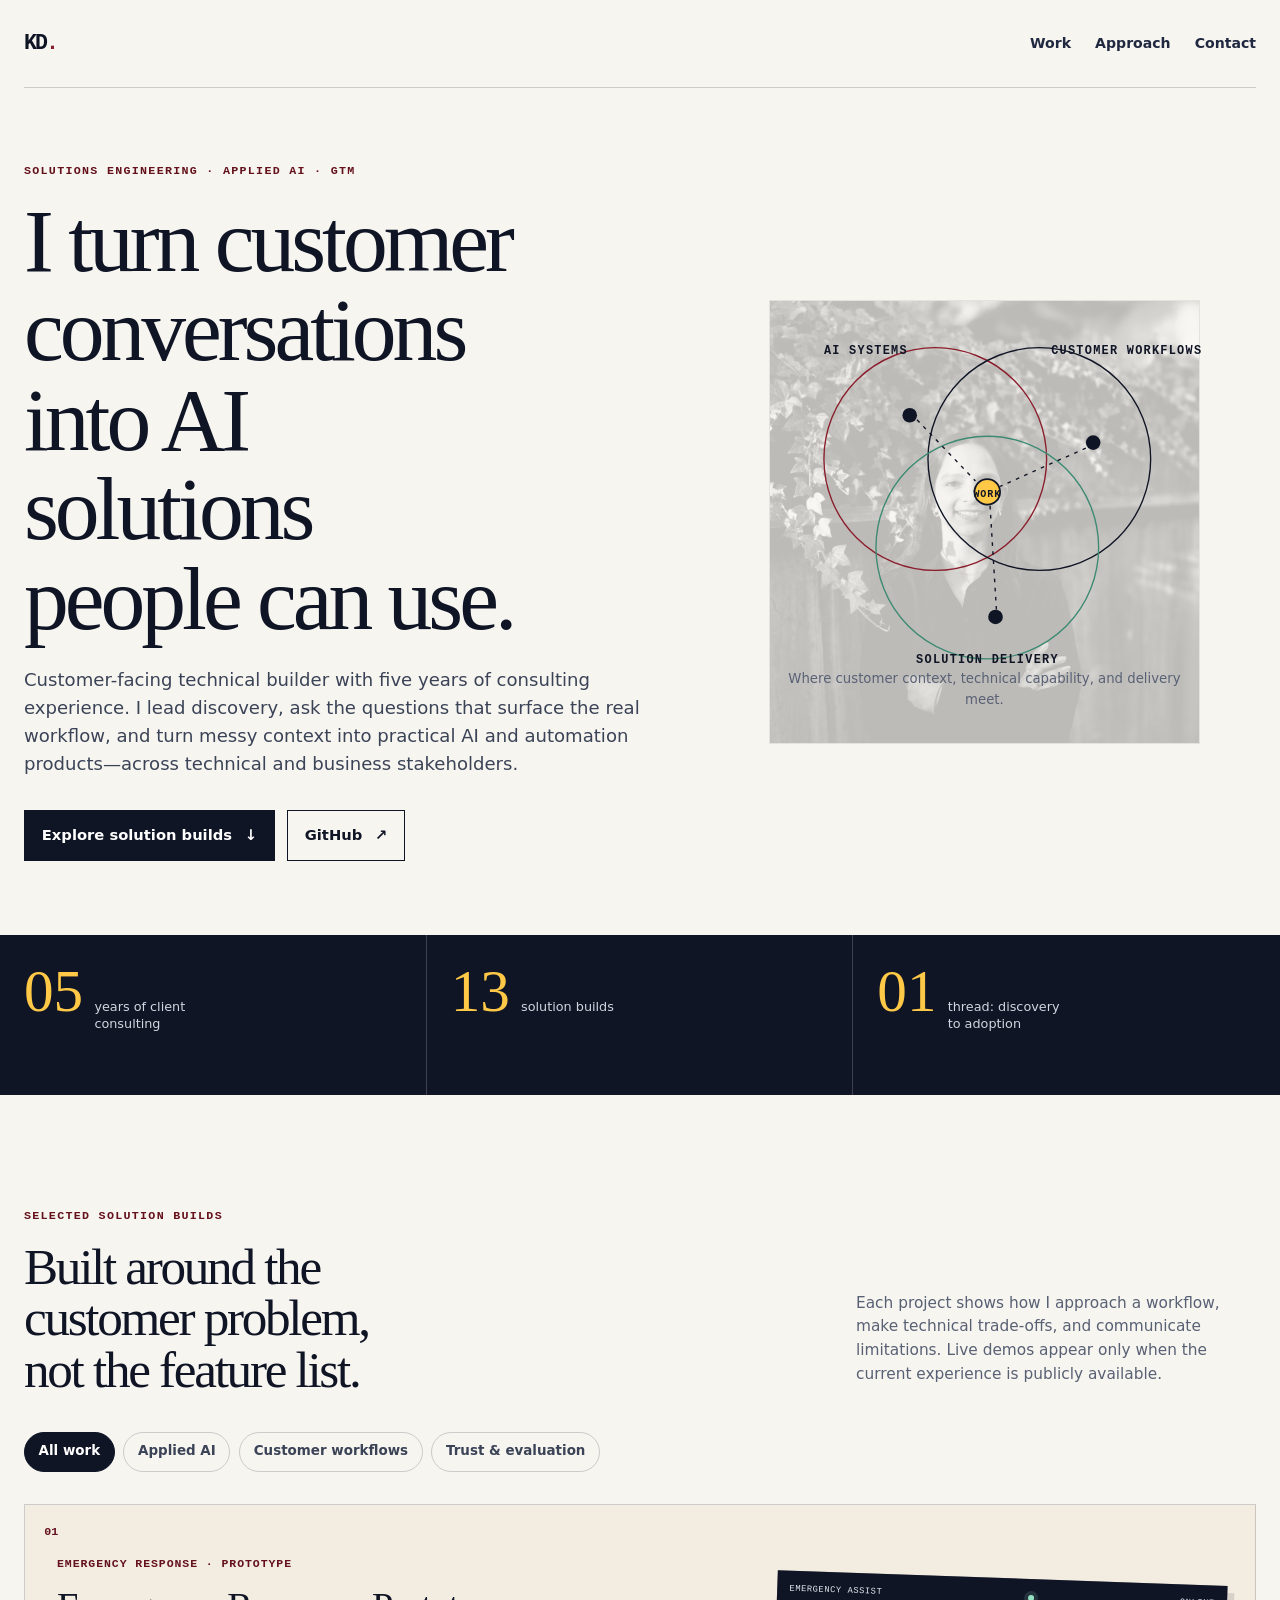
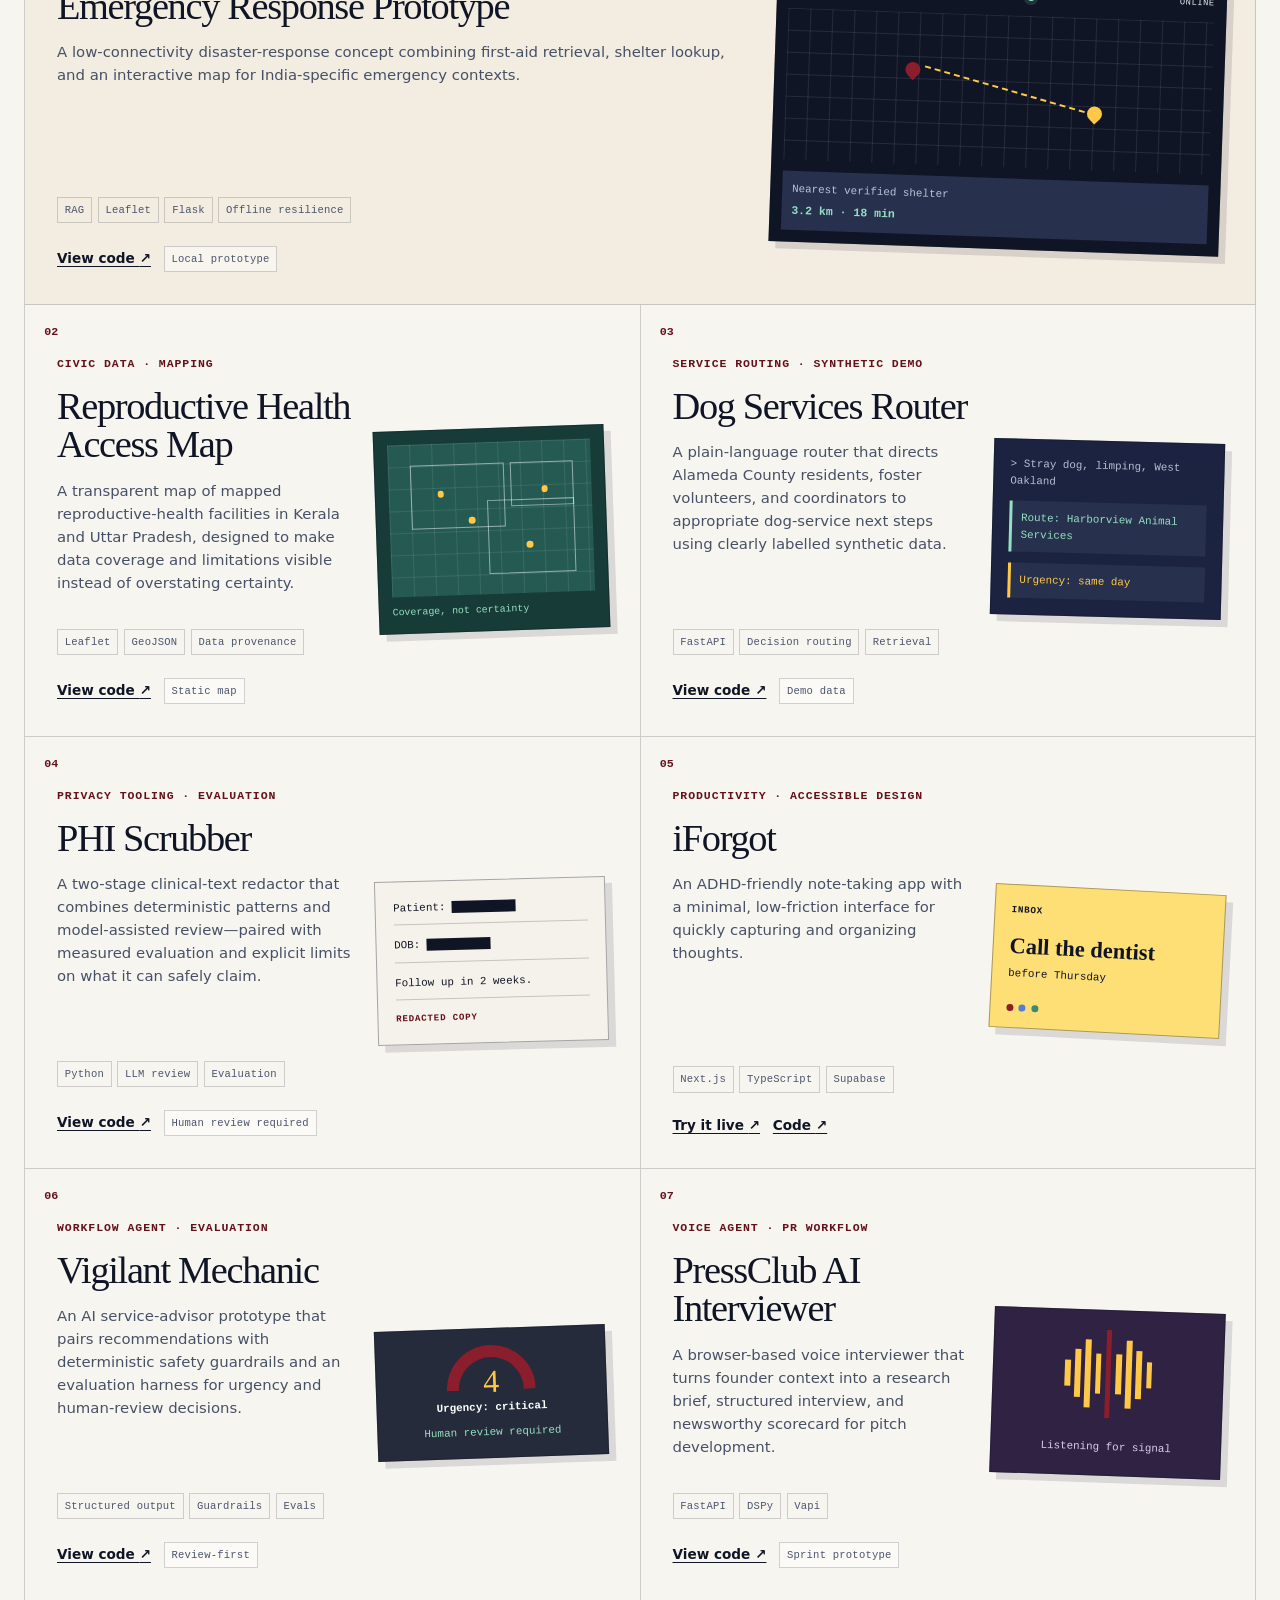
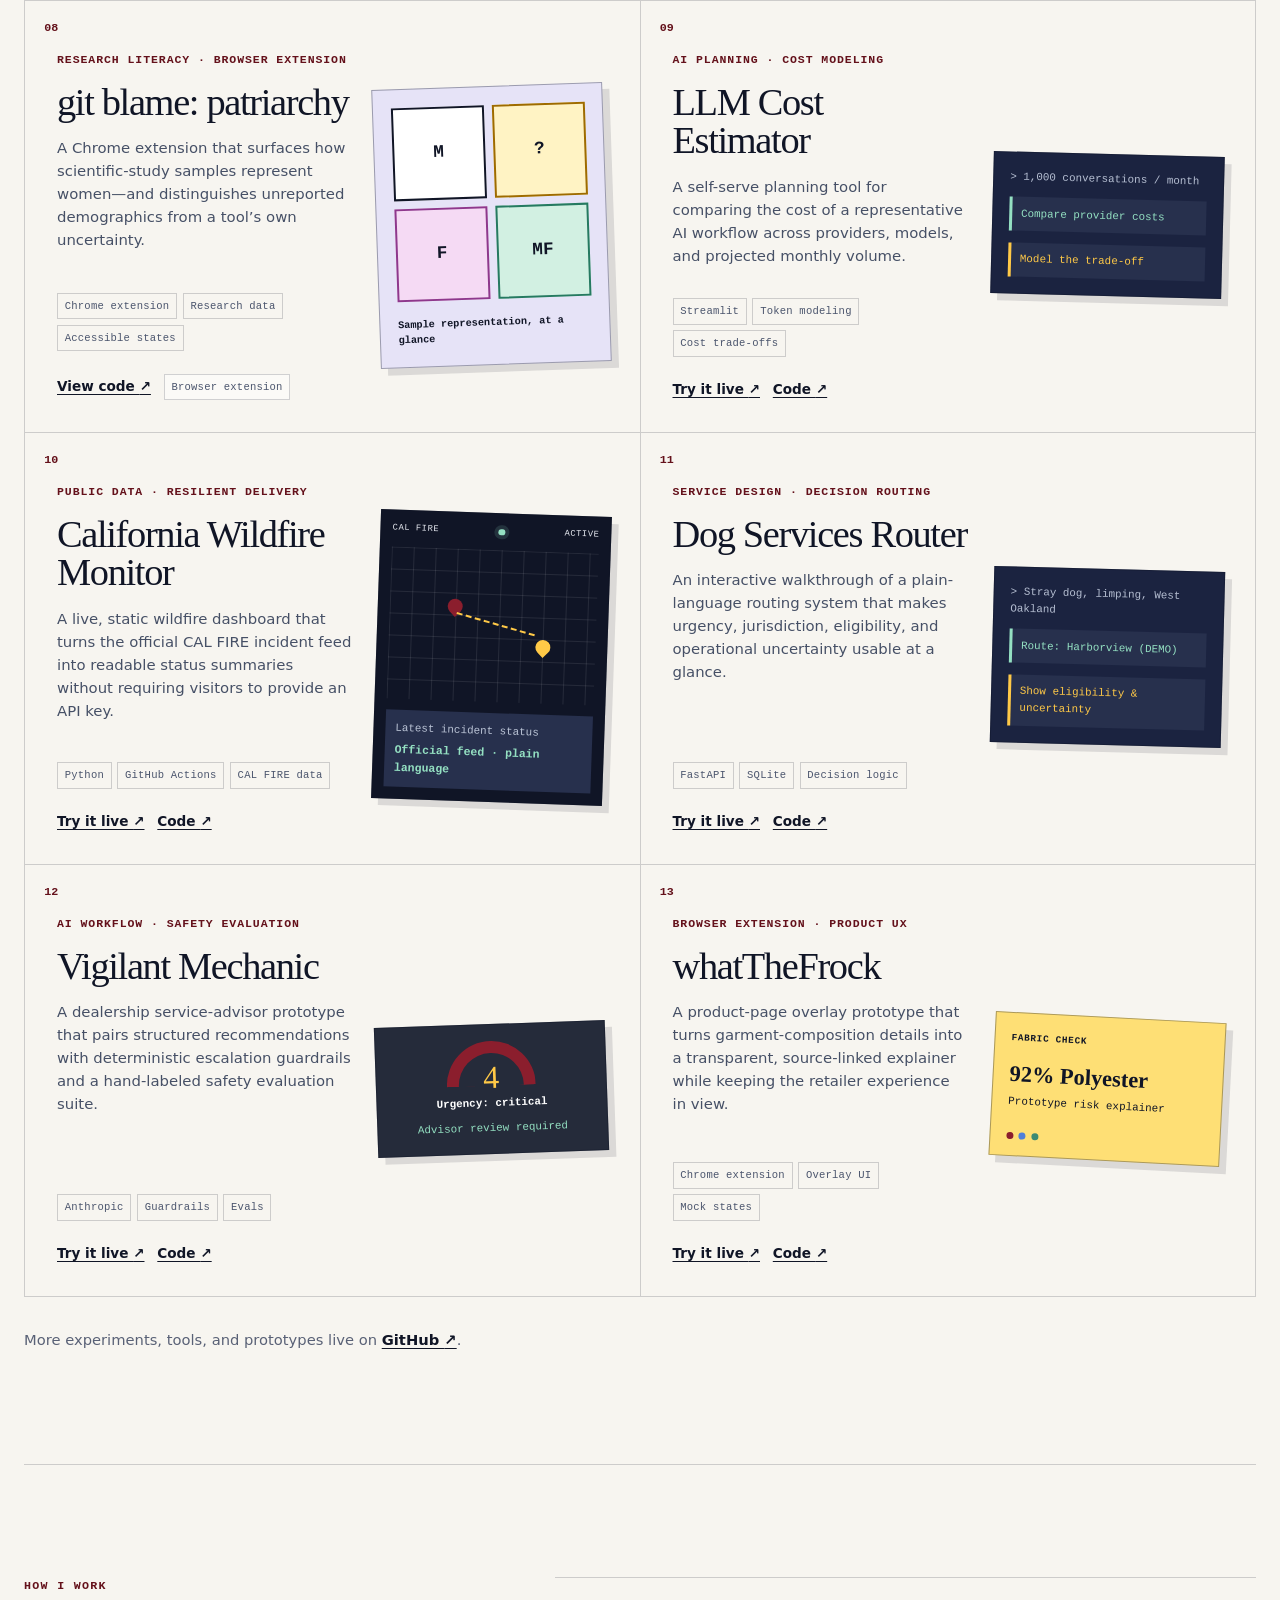
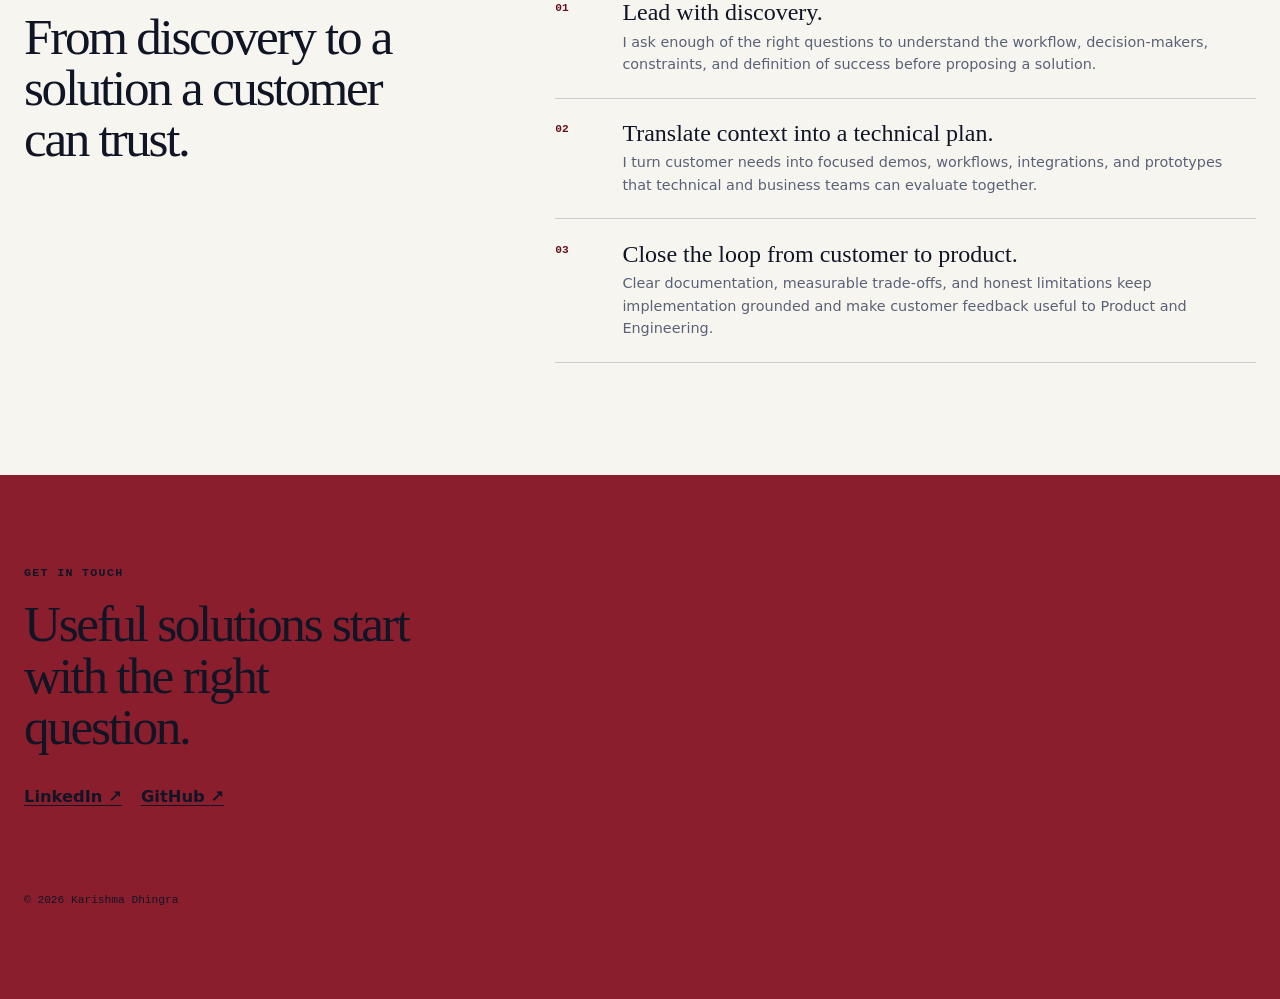
==== commit 4707391d: "Add live extension walkthrough to portfolio" ====
--- a/index.html
+++ b/index.html
@@ -37,7 +37,7 @@
           </figure>
         </div>
       </section>
-      <section class="proof" aria-label="Portfolio highlights"><div><strong>05</strong><span>years of client consulting</span></div><div><strong>12</strong><span>solution builds</span></div><div><strong>01</strong><span>thread: discovery to adoption</span></div></section>
+      <section class="proof" aria-label="Portfolio highlights"><div><strong>05</strong><span>years of client consulting</span></div><div><strong>13</strong><span>solution builds</span></div><div><strong>01</strong><span>thread: discovery to adoption</span></div></section>
       <section class="work-section" id="work" aria-labelledby="work-title">
         <div class="section-heading"><div><p class="eyebrow">Selected work</p><h2 id="work-title">Useful in the real world, not just on a whiteboard.</h2></div><p>Each project links to the repository. Live demos appear only when the current experience is publicly available.</p></div>
         <div class="filters" role="group" aria-label="Filter projects by focus"><button class="filter is-active" type="button" data-filter="all" aria-pressed="true">All work</button><button class="filter" type="button" data-filter="ai" aria-pressed="false">AI products</button><button class="filter" type="button" data-filter="public" aria-pressed="false">Public interest</button><button class="filter" type="button" data-filter="safety" aria-pressed="false">Safety &amp; research</button></div>
@@ -54,6 +54,7 @@
           <article class="project" data-categories="public safety"><div class="project-number">10</div><div class="project-content"><p class="project-type">Public data · resilient delivery</p><h3>California Wildfire Monitor</h3><p>A live, static wildfire dashboard that turns the official CAL FIRE incident feed into readable status summaries without requiring visitors to provide an API key.</p><ul class="tags" aria-label="Technologies and themes"><li>Python</li><li>GitHub Actions</li><li>CAL FIRE data</li></ul><div class="project-links"><a href="https://karishmadhingra30.github.io/am-I-on-Fire/" target="_blank" rel="noreferrer">Try it live <span aria-hidden="true">↗</span></a><a href="https://github.com/karishmadhingra30/am-I-on-Fire" target="_blank" rel="noreferrer">Code <span aria-hidden="true">↗</span></a></div></div><div class="artifact emergency-artifact" aria-hidden="true"><div class="artifact-topline"><span>CAL FIRE</span><i></i><span>ACTIVE</span></div><div class="map-grid"><span class="pin pin-a"></span><span class="pin pin-b"></span><span class="route"></span></div><div class="artifact-panel"><span>Latest incident status</span><strong>Official feed · plain language</strong></div></div></article>
           <article class="project" data-categories="ai public safety"><div class="project-number">11</div><div class="project-content"><p class="project-type">Service design · decision routing</p><h3>Dog Services Router</h3><p>An interactive walkthrough of a plain-language routing system that makes urgency, jurisdiction, eligibility, and operational uncertainty usable at a glance.</p><ul class="tags" aria-label="Technologies and themes"><li>FastAPI</li><li>SQLite</li><li>Decision logic</li></ul><div class="project-links"><a href="https://karishmadhingra30.github.io/dog-universe/" target="_blank" rel="noreferrer">Try it live <span aria-hidden="true">↗</span></a><a href="https://github.com/karishmadhingra30/dog-universe" target="_blank" rel="noreferrer">Code <span aria-hidden="true">↗</span></a></div></div><div class="artifact router-artifact" aria-hidden="true"><span class="prompt">&gt; Stray dog, limping, West Oakland</span><span class="reply">Route: Harborview (DEMO)</span><span class="reply muted">Show eligibility &amp; uncertainty</span></div></article>
           <article class="project" data-categories="ai safety"><div class="project-number">12</div><div class="project-content"><p class="project-type">AI workflow · safety evaluation</p><h3>Vigilant Mechanic</h3><p>A dealership service-advisor prototype that pairs structured recommendations with deterministic escalation guardrails and a hand-labeled safety evaluation suite.</p><ul class="tags" aria-label="Technologies and themes"><li>Anthropic</li><li>Guardrails</li><li>Evals</li></ul><div class="project-links"><a href="https://karishmadhingra30.github.io/vigilant-mechanic/" target="_blank" rel="noreferrer">Try it live <span aria-hidden="true">↗</span></a><a href="https://github.com/karishmadhingra30/vigilant-mechanic" target="_blank" rel="noreferrer">Code <span aria-hidden="true">↗</span></a></div></div><div class="artifact mechanic-artifact" aria-hidden="true"><div class="gauge"><span>4</span></div><strong>Urgency: critical</strong><p>Advisor review required</p></div></article>
+          <article class="project" data-categories="ai safety"><div class="project-number">13</div><div class="project-content"><p class="project-type">Browser extension · product UX</p><h3>whatTheFrock</h3><p>A product-page overlay prototype that turns garment-composition details into a transparent, source-linked explainer while keeping the retailer experience in view.</p><ul class="tags" aria-label="Technologies and themes"><li>Chrome extension</li><li>Overlay UI</li><li>Mock states</li></ul><div class="project-links"><a href="https://karishmadhingra30.github.io/whatTheFrock/" target="_blank" rel="noreferrer">Try it live <span aria-hidden="true">↗</span></a><a href="https://github.com/karishmadhingra30/whatTheFrock" target="_blank" rel="noreferrer">Code <span aria-hidden="true">↗</span></a></div></div><div class="artifact notes-artifact" aria-hidden="true"><span class="note-label">FABRIC CHECK</span><strong>92% Polyester</strong><p>Prototype risk explainer</p><div class="note-dots"><i></i><i></i><i></i></div></div></article>
         </div>
         <p class="all-projects">More experiments, tools, and prototypes live on <a href="https://github.com/karishmadhingra30?tab=repositories" target="_blank" rel="noreferrer">GitHub <span aria-hidden="true">↗</span></a>.</p>
       </section>
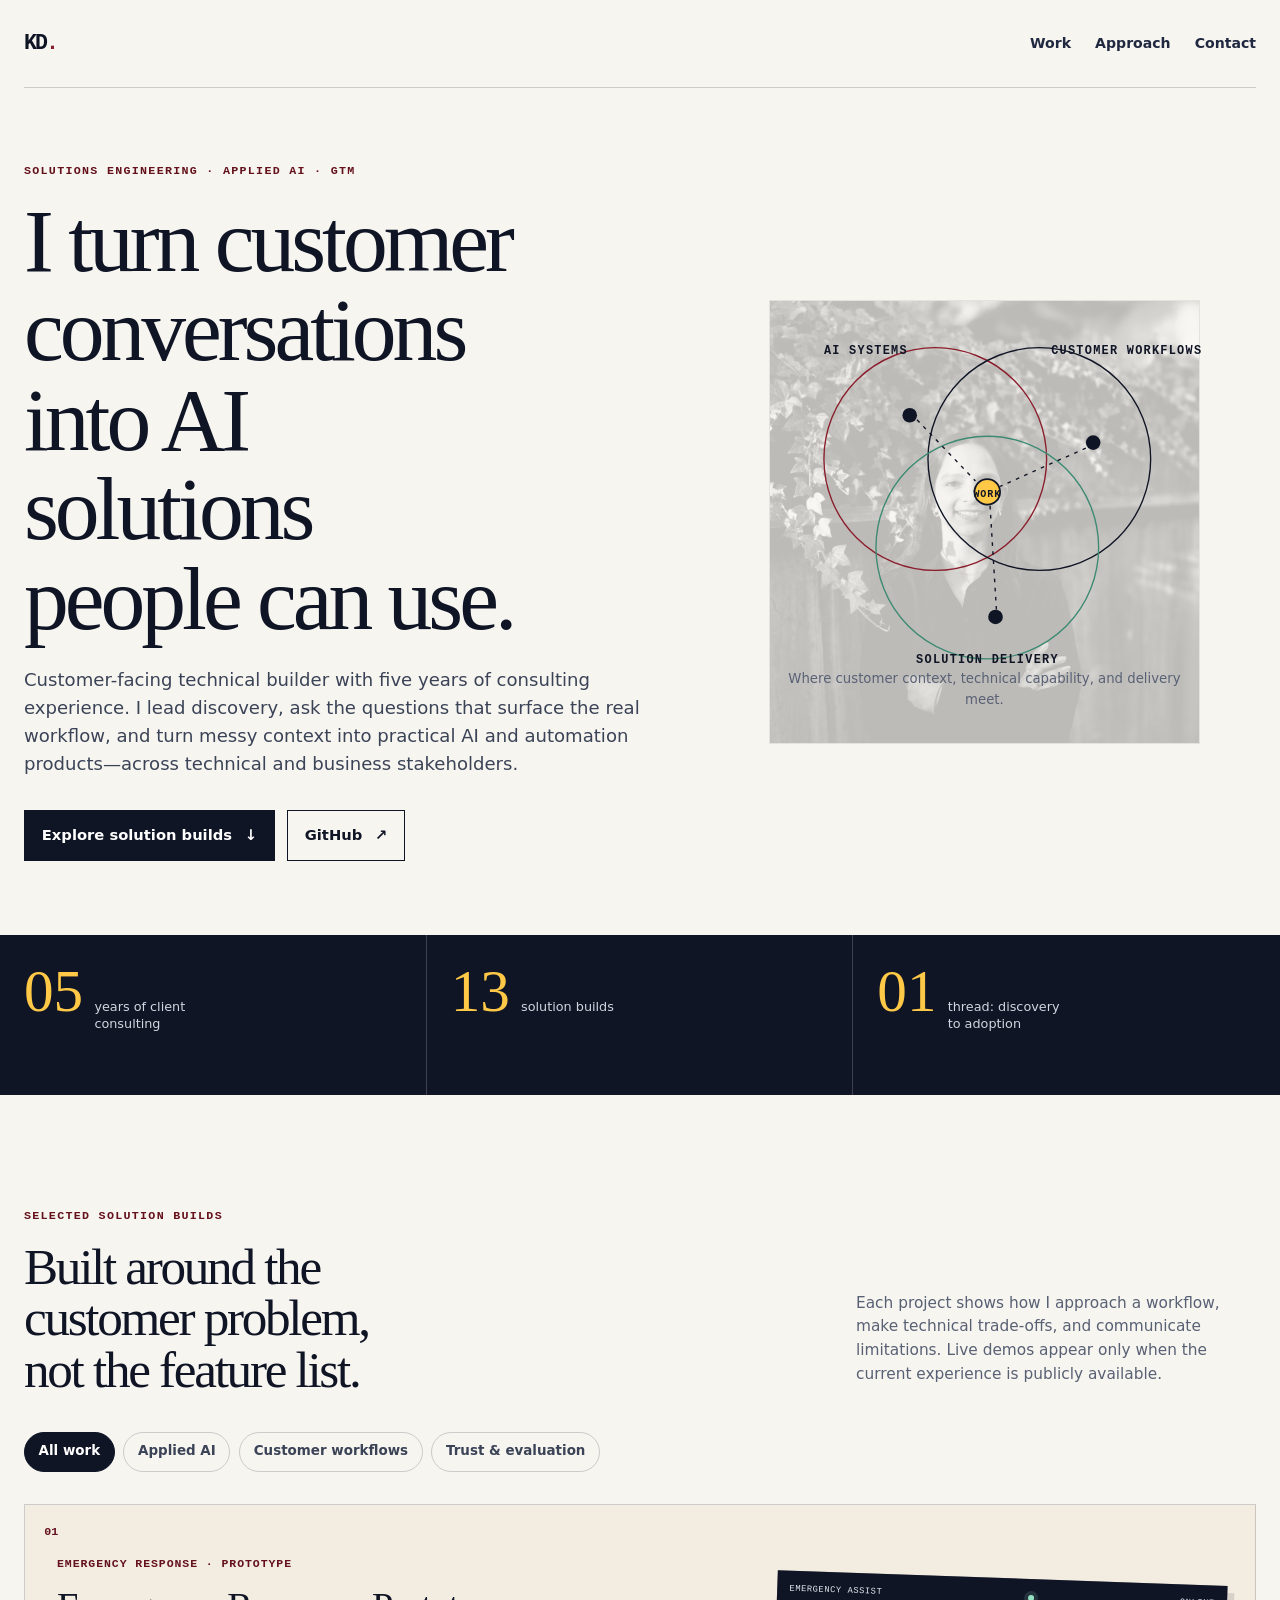
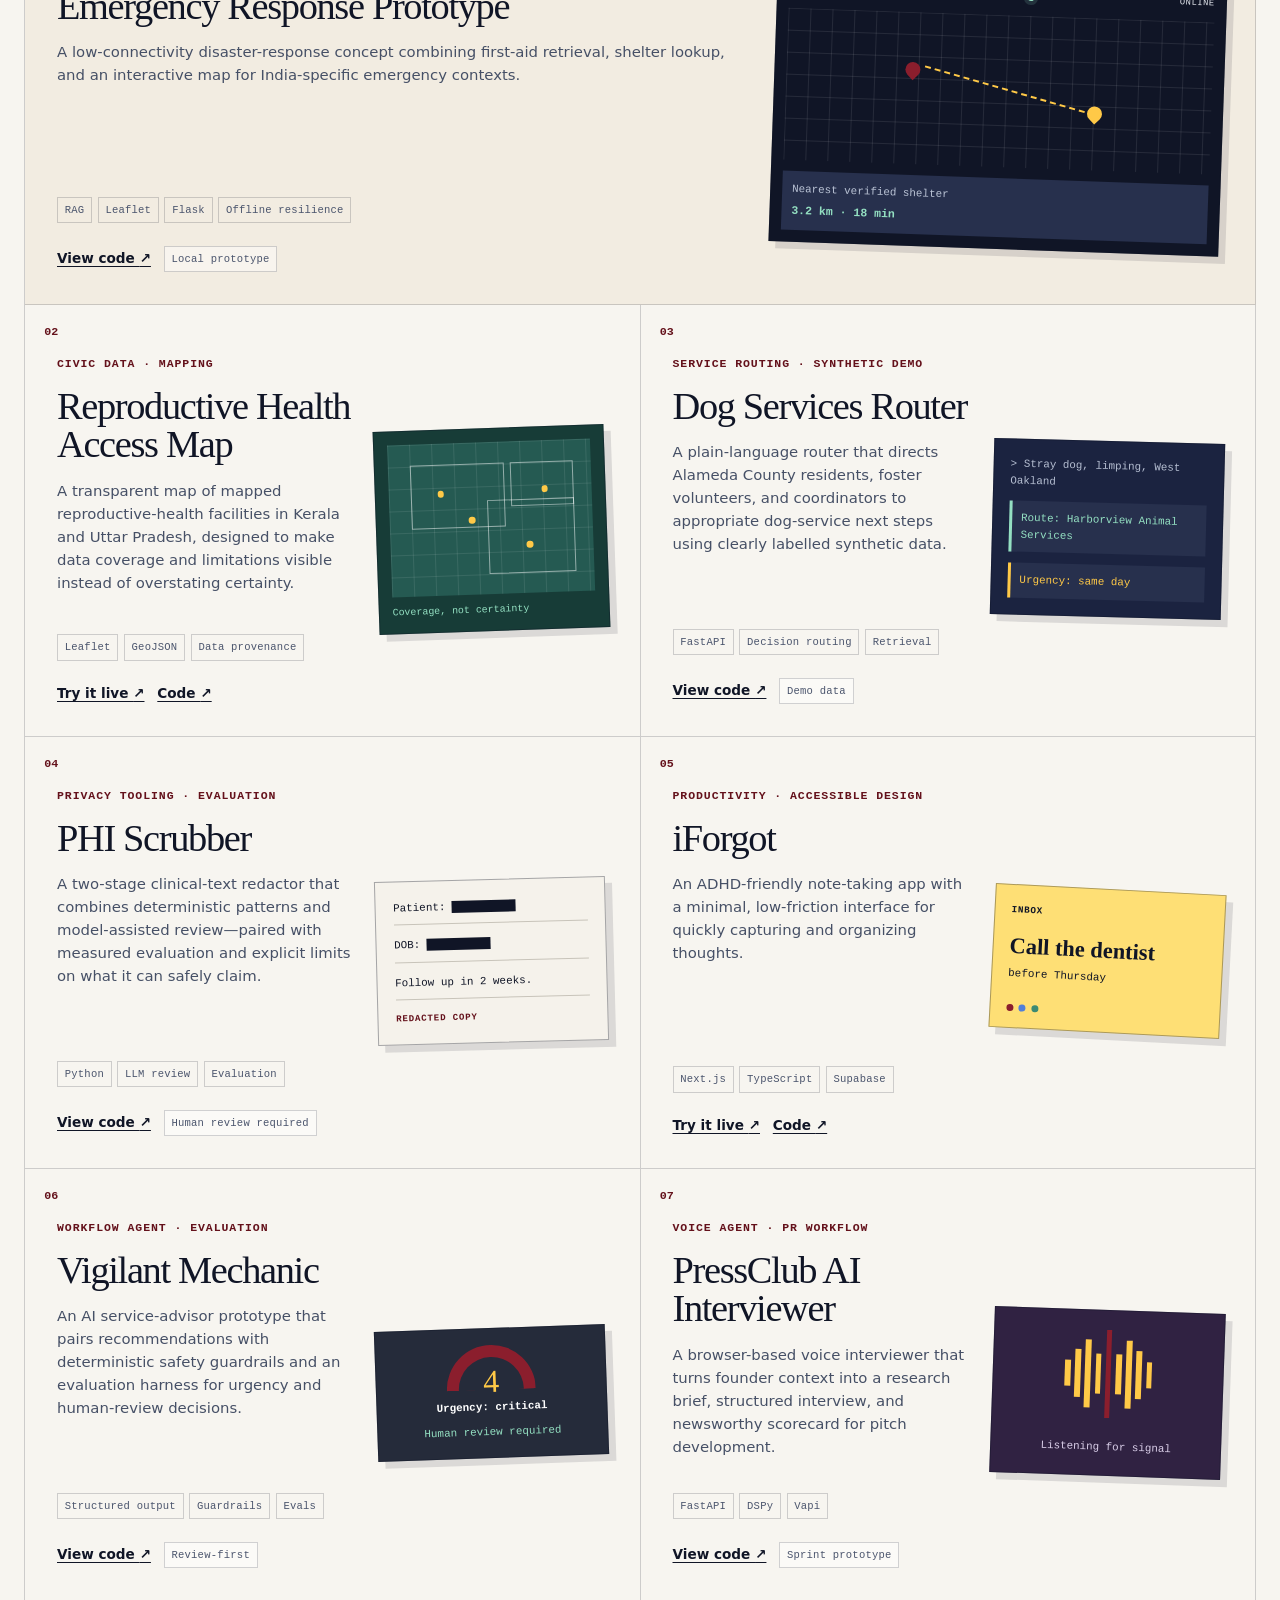
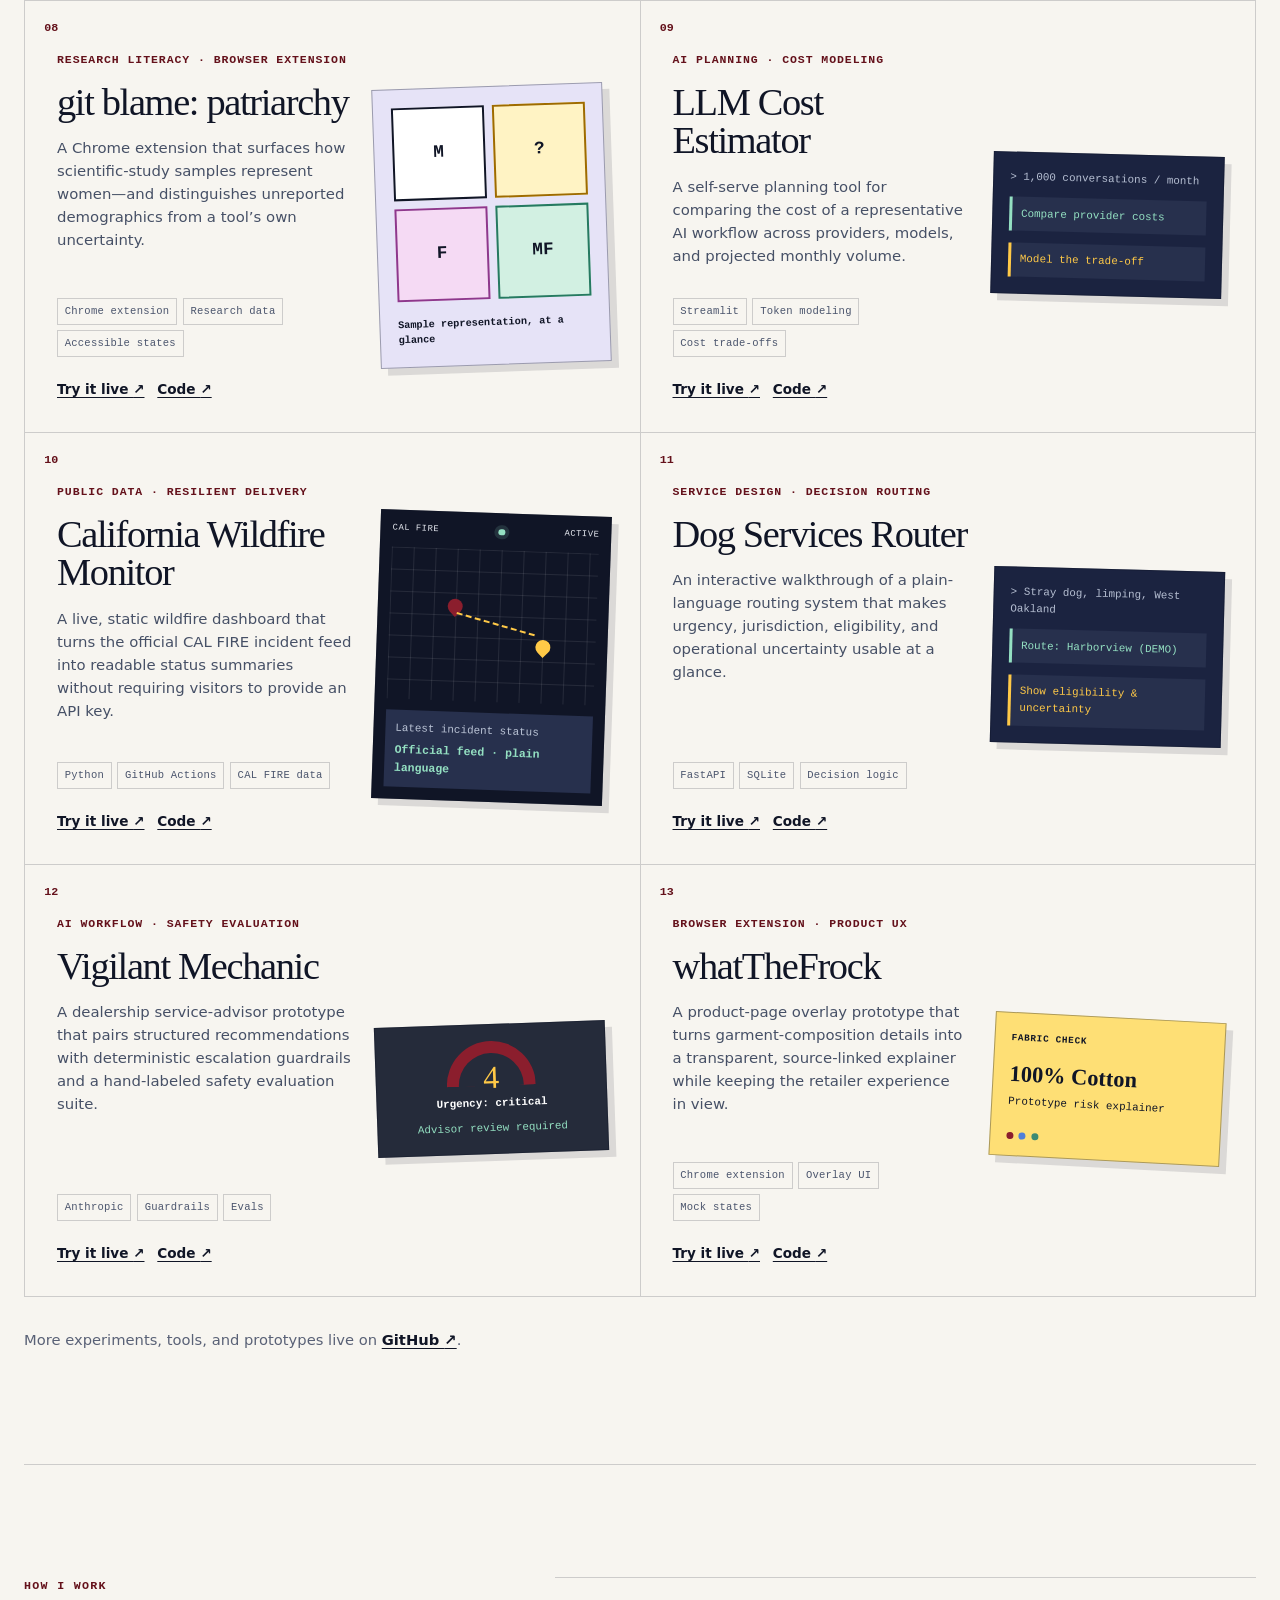
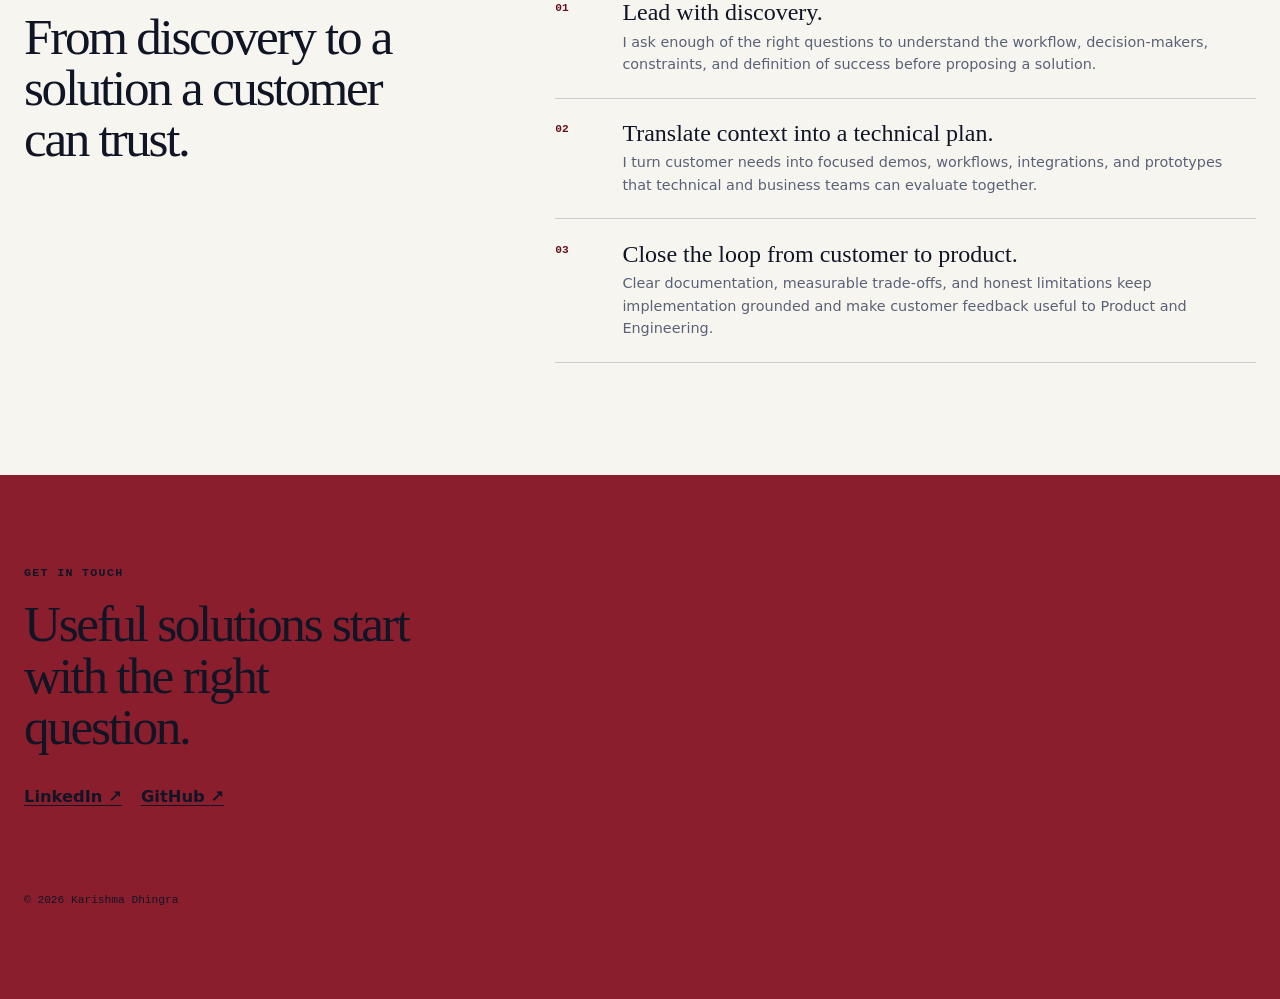
==== commit 51584c42: "Refresh live portfolio demo links" ====
--- a/index.html
+++ b/index.html
@@ -43,18 +43,18 @@
         <div class="filters" role="group" aria-label="Filter projects by focus"><button class="filter is-active" type="button" data-filter="all" aria-pressed="true">All work</button><button class="filter" type="button" data-filter="ai" aria-pressed="false">AI products</button><button class="filter" type="button" data-filter="public" aria-pressed="false">Public interest</button><button class="filter" type="button" data-filter="safety" aria-pressed="false">Safety &amp; research</button></div>
         <div class="project-grid">
           <article class="project project-featured" data-categories="ai public safety"><div class="project-number">01</div><div class="project-content"><p class="project-type">Emergency response · prototype</p><h3>Emergency Response Prototype</h3><p>A low-connectivity disaster-response concept combining first-aid retrieval, shelter lookup, and an interactive map for India-specific emergency contexts.</p><ul class="tags" aria-label="Technologies and themes"><li>RAG</li><li>Leaflet</li><li>Flask</li><li>Offline resilience</li></ul><div class="project-links"><a href="https://github.com/karishmadhingra30/emergency" target="_blank" rel="noreferrer">View code <span aria-hidden="true">↗</span></a><span class="status">Local prototype</span></div></div><div class="artifact emergency-artifact" aria-hidden="true"><div class="artifact-topline"><span>EMERGENCY ASSIST</span><i></i><span>ONLINE</span></div><div class="map-grid"><span class="pin pin-a"></span><span class="pin pin-b"></span><span class="route"></span></div><div class="artifact-panel"><span>Nearest verified shelter</span><strong>3.2 km · 18 min</strong></div></div></article>
-          <article class="project" data-categories="public safety"><div class="project-number">02</div><div class="project-content"><p class="project-type">Civic data · mapping</p><h3>Reproductive Health Access Map</h3><p>A transparent map of mapped reproductive-health facilities in Kerala and Uttar Pradesh, designed to make data coverage and limitations visible instead of overstating certainty.</p><ul class="tags" aria-label="Technologies and themes"><li>Leaflet</li><li>GeoJSON</li><li>Data provenance</li></ul><div class="project-links"><a href="https://github.com/karishmadhingra30/health_access_mapping_india" target="_blank" rel="noreferrer">View code <span aria-hidden="true">↗</span></a><span class="status">Static map</span></div></div><div class="artifact map-artifact" aria-hidden="true"><div class="map-grid"><span class="district district-a"></span><span class="district district-b"></span><span class="district district-c"></span><span class="map-dot dot-one"></span><span class="map-dot dot-two"></span><span class="map-dot dot-three"></span><span class="map-dot dot-four"></span></div><p>Coverage, not certainty</p></div></article>
+          <article class="project" data-categories="public safety"><div class="project-number">02</div><div class="project-content"><p class="project-type">Civic data · mapping</p><h3>Reproductive Health Access Map</h3><p>A transparent map of mapped reproductive-health facilities in Kerala and Uttar Pradesh, designed to make data coverage and limitations visible instead of overstating certainty.</p><ul class="tags" aria-label="Technologies and themes"><li>Leaflet</li><li>GeoJSON</li><li>Data provenance</li></ul><div class="project-links"><a href="https://karishmadhingra30.github.io/health_access_mapping_india/" target="_blank" rel="noreferrer">Try it live <span aria-hidden="true">↗</span></a><a href="https://github.com/karishmadhingra30/health_access_mapping_india" target="_blank" rel="noreferrer">Code <span aria-hidden="true">↗</span></a></div></div><div class="artifact map-artifact" aria-hidden="true"><div class="map-grid"><span class="district district-a"></span><span class="district district-b"></span><span class="district district-c"></span><span class="map-dot dot-one"></span><span class="map-dot dot-two"></span><span class="map-dot dot-three"></span><span class="map-dot dot-four"></span></div><p>Coverage, not certainty</p></div></article>
           <article class="project" data-categories="ai public"><div class="project-number">03</div><div class="project-content"><p class="project-type">Service routing · synthetic demo</p><h3>Dog Services Router</h3><p>A plain-language router that directs Alameda County residents, foster volunteers, and coordinators to appropriate dog-service next steps using clearly labelled synthetic data.</p><ul class="tags" aria-label="Technologies and themes"><li>FastAPI</li><li>Decision routing</li><li>Retrieval</li></ul><div class="project-links"><a href="https://github.com/karishmadhingra30/dog-universe" target="_blank" rel="noreferrer">View code <span aria-hidden="true">↗</span></a><span class="status">Demo data</span></div></div><div class="artifact router-artifact" aria-hidden="true"><span class="prompt">&gt; Stray dog, limping, West Oakland</span><span class="reply">Route: Harborview Animal Services</span><span class="reply muted">Urgency: same day</span></div></article>
           <article class="project" data-categories="ai safety"><div class="project-number">04</div><div class="project-content"><p class="project-type">Privacy tooling · evaluation</p><h3>PHI Scrubber</h3><p>A two-stage clinical-text redactor that combines deterministic patterns and model-assisted review—paired with measured evaluation and explicit limits on what it can safely claim.</p><ul class="tags" aria-label="Technologies and themes"><li>Python</li><li>LLM review</li><li>Evaluation</li></ul><div class="project-links"><a href="https://github.com/karishmadhingra30/phi_scrubber" target="_blank" rel="noreferrer">View code <span aria-hidden="true">↗</span></a><span class="status">Human review required</span></div></div><div class="artifact redact-artifact" aria-hidden="true"><span>Patient: <b></b></span><span>DOB: <b></b></span><span>Follow up in 2 weeks.</span><em>REDACTED COPY</em></div></article>
           <article class="project" data-categories="ai"><div class="project-number">05</div><div class="project-content"><p class="project-type">Productivity · accessible design</p><h3>iForgot</h3><p>An ADHD-friendly note-taking app with a minimal, low-friction interface for quickly capturing and organizing thoughts.</p><ul class="tags" aria-label="Technologies and themes"><li>Next.js</li><li>TypeScript</li><li>Supabase</li></ul><div class="project-links"><a href="https://i-forgot-three.vercel.app" target="_blank" rel="noreferrer">Try it live <span aria-hidden="true">↗</span></a><a href="https://github.com/karishmadhingra30/iForgot" target="_blank" rel="noreferrer">Code <span aria-hidden="true">↗</span></a></div></div><div class="artifact notes-artifact" aria-hidden="true"><span class="note-label">INBOX</span><strong>Call the dentist</strong><p>before Thursday</p><div class="note-dots"><i></i><i></i><i></i></div></div></article>
           <article class="project" data-categories="ai safety"><div class="project-number">06</div><div class="project-content"><p class="project-type">Workflow agent · evaluation</p><h3>Vigilant Mechanic</h3><p>An AI service-advisor prototype that pairs recommendations with deterministic safety guardrails and an evaluation harness for urgency and human-review decisions.</p><ul class="tags" aria-label="Technologies and themes"><li>Structured output</li><li>Guardrails</li><li>Evals</li></ul><div class="project-links"><a href="https://github.com/karishmadhingra30/vigilant-mechanic" target="_blank" rel="noreferrer">View code <span aria-hidden="true">↗</span></a><span class="status">Review-first</span></div></div><div class="artifact mechanic-artifact" aria-hidden="true"><div class="gauge"><span>4</span></div><strong>Urgency: critical</strong><p>Human review required</p></div></article>
           <article class="project" data-categories="ai"><div class="project-number">07</div><div class="project-content"><p class="project-type">Voice agent · PR workflow</p><h3>PressClub AI Interviewer</h3><p>A browser-based voice interviewer that turns founder context into a research brief, structured interview, and newsworthy scorecard for pitch development.</p><ul class="tags" aria-label="Technologies and themes"><li>FastAPI</li><li>DSPy</li><li>Vapi</li></ul><div class="project-links"><a href="https://github.com/karishmadhingra30/voiceInterviewAgent-sprint" target="_blank" rel="noreferrer">View code <span aria-hidden="true">↗</span></a><span class="status">Sprint prototype</span></div></div><div class="artifact voice-artifact" aria-hidden="true"><div class="wave"><i></i><i></i><i></i><i></i><i></i><i></i><i></i><i></i><i></i></div><p>Listening for signal</p></div></article>
-          <article class="project" data-categories="public safety"><div class="project-number">08</div><div class="project-content"><p class="project-type">Research literacy · browser extension</p><h3>git blame: patriarchy</h3><p>A Chrome extension that surfaces how scientific-study samples represent women—and distinguishes unreported demographics from a tool’s own uncertainty.</p><ul class="tags" aria-label="Technologies and themes"><li>Chrome extension</li><li>Research data</li><li>Accessible states</li></ul><div class="project-links"><a href="https://github.com/karishmadhingra30/git_blame_gender_data_gap" target="_blank" rel="noreferrer">View code <span aria-hidden="true">↗</span></a><span class="status">Browser extension</span></div></div><div class="artifact badge-artifact" aria-hidden="true"><div><b>M</b><b>?</b><b>F</b><b>MF</b></div><p>Sample representation, at a glance</p></div></article>
+          <article class="project" data-categories="public safety"><div class="project-number">08</div><div class="project-content"><p class="project-type">Research literacy · browser extension</p><h3>git blame: patriarchy</h3><p>A Chrome extension that surfaces how scientific-study samples represent women—and distinguishes unreported demographics from a tool’s own uncertainty.</p><ul class="tags" aria-label="Technologies and themes"><li>Chrome extension</li><li>Research data</li><li>Accessible states</li></ul><div class="project-links"><a href="https://karishmadhingra30.github.io/git_blame_gender_data_gap/" target="_blank" rel="noreferrer">Try it live <span aria-hidden="true">↗</span></a><a href="https://github.com/karishmadhingra30/git_blame_gender_data_gap" target="_blank" rel="noreferrer">Code <span aria-hidden="true">↗</span></a></div></div><div class="artifact badge-artifact" aria-hidden="true"><div><b>M</b><b>?</b><b>F</b><b>MF</b></div><p>Sample representation, at a glance</p></div></article>
           <article class="project" data-categories="ai"><div class="project-number">09</div><div class="project-content"><p class="project-type">AI planning · cost modeling</p><h3>LLM Cost Estimator</h3><p>A self-serve planning tool for comparing the cost of a representative AI workflow across providers, models, and projected monthly volume.</p><ul class="tags" aria-label="Technologies and themes"><li>Streamlit</li><li>Token modeling</li><li>Cost trade-offs</li></ul><div class="project-links"><a href="https://karishma-token-spend.streamlit.app/" target="_blank" rel="noreferrer">Try it live <span aria-hidden="true">↗</span></a><a href="https://github.com/karishmadhingra30/token-spend" target="_blank" rel="noreferrer">Code <span aria-hidden="true">↗</span></a></div></div><div class="artifact router-artifact" aria-hidden="true"><span class="prompt">&gt; 1,000 conversations / month</span><span class="reply">Compare provider costs</span><span class="reply muted">Model the trade-off</span></div></article>
           <article class="project" data-categories="public safety"><div class="project-number">10</div><div class="project-content"><p class="project-type">Public data · resilient delivery</p><h3>California Wildfire Monitor</h3><p>A live, static wildfire dashboard that turns the official CAL FIRE incident feed into readable status summaries without requiring visitors to provide an API key.</p><ul class="tags" aria-label="Technologies and themes"><li>Python</li><li>GitHub Actions</li><li>CAL FIRE data</li></ul><div class="project-links"><a href="https://karishmadhingra30.github.io/am-I-on-Fire/" target="_blank" rel="noreferrer">Try it live <span aria-hidden="true">↗</span></a><a href="https://github.com/karishmadhingra30/am-I-on-Fire" target="_blank" rel="noreferrer">Code <span aria-hidden="true">↗</span></a></div></div><div class="artifact emergency-artifact" aria-hidden="true"><div class="artifact-topline"><span>CAL FIRE</span><i></i><span>ACTIVE</span></div><div class="map-grid"><span class="pin pin-a"></span><span class="pin pin-b"></span><span class="route"></span></div><div class="artifact-panel"><span>Latest incident status</span><strong>Official feed · plain language</strong></div></div></article>
           <article class="project" data-categories="ai public safety"><div class="project-number">11</div><div class="project-content"><p class="project-type">Service design · decision routing</p><h3>Dog Services Router</h3><p>An interactive walkthrough of a plain-language routing system that makes urgency, jurisdiction, eligibility, and operational uncertainty usable at a glance.</p><ul class="tags" aria-label="Technologies and themes"><li>FastAPI</li><li>SQLite</li><li>Decision logic</li></ul><div class="project-links"><a href="https://karishmadhingra30.github.io/dog-universe/" target="_blank" rel="noreferrer">Try it live <span aria-hidden="true">↗</span></a><a href="https://github.com/karishmadhingra30/dog-universe" target="_blank" rel="noreferrer">Code <span aria-hidden="true">↗</span></a></div></div><div class="artifact router-artifact" aria-hidden="true"><span class="prompt">&gt; Stray dog, limping, West Oakland</span><span class="reply">Route: Harborview (DEMO)</span><span class="reply muted">Show eligibility &amp; uncertainty</span></div></article>
           <article class="project" data-categories="ai safety"><div class="project-number">12</div><div class="project-content"><p class="project-type">AI workflow · safety evaluation</p><h3>Vigilant Mechanic</h3><p>A dealership service-advisor prototype that pairs structured recommendations with deterministic escalation guardrails and a hand-labeled safety evaluation suite.</p><ul class="tags" aria-label="Technologies and themes"><li>Anthropic</li><li>Guardrails</li><li>Evals</li></ul><div class="project-links"><a href="https://karishmadhingra30.github.io/vigilant-mechanic/" target="_blank" rel="noreferrer">Try it live <span aria-hidden="true">↗</span></a><a href="https://github.com/karishmadhingra30/vigilant-mechanic" target="_blank" rel="noreferrer">Code <span aria-hidden="true">↗</span></a></div></div><div class="artifact mechanic-artifact" aria-hidden="true"><div class="gauge"><span>4</span></div><strong>Urgency: critical</strong><p>Advisor review required</p></div></article>
-          <article class="project" data-categories="ai safety"><div class="project-number">13</div><div class="project-content"><p class="project-type">Browser extension · product UX</p><h3>whatTheFrock</h3><p>A product-page overlay prototype that turns garment-composition details into a transparent, source-linked explainer while keeping the retailer experience in view.</p><ul class="tags" aria-label="Technologies and themes"><li>Chrome extension</li><li>Overlay UI</li><li>Mock states</li></ul><div class="project-links"><a href="https://karishmadhingra30.github.io/whatTheFrock/" target="_blank" rel="noreferrer">Try it live <span aria-hidden="true">↗</span></a><a href="https://github.com/karishmadhingra30/whatTheFrock" target="_blank" rel="noreferrer">Code <span aria-hidden="true">↗</span></a></div></div><div class="artifact notes-artifact" aria-hidden="true"><span class="note-label">FABRIC CHECK</span><strong>92% Polyester</strong><p>Prototype risk explainer</p><div class="note-dots"><i></i><i></i><i></i></div></div></article>
+          <article class="project" data-categories="ai safety"><div class="project-number">13</div><div class="project-content"><p class="project-type">Browser extension · product UX</p><h3>whatTheFrock</h3><p>A product-page overlay prototype that turns garment-composition details into a transparent, source-linked explainer while keeping the retailer experience in view.</p><ul class="tags" aria-label="Technologies and themes"><li>Chrome extension</li><li>Overlay UI</li><li>Mock states</li></ul><div class="project-links"><a href="https://karishmadhingra30.github.io/whatTheFrock/" target="_blank" rel="noreferrer">Try it live <span aria-hidden="true">↗</span></a><a href="https://github.com/karishmadhingra30/whatTheFrock" target="_blank" rel="noreferrer">Code <span aria-hidden="true">↗</span></a></div></div><div class="artifact notes-artifact" aria-hidden="true"><span class="note-label">FABRIC CHECK</span><strong>100% Cotton</strong><p>Prototype risk explainer</p><div class="note-dots"><i></i><i></i><i></i></div></div></article>
         </div>
         <p class="all-projects">More experiments, tools, and prototypes live on <a href="https://github.com/karishmadhingra30?tab=repositories" target="_blank" rel="noreferrer">GitHub <span aria-hidden="true">↗</span></a>.</p>
       </section>
